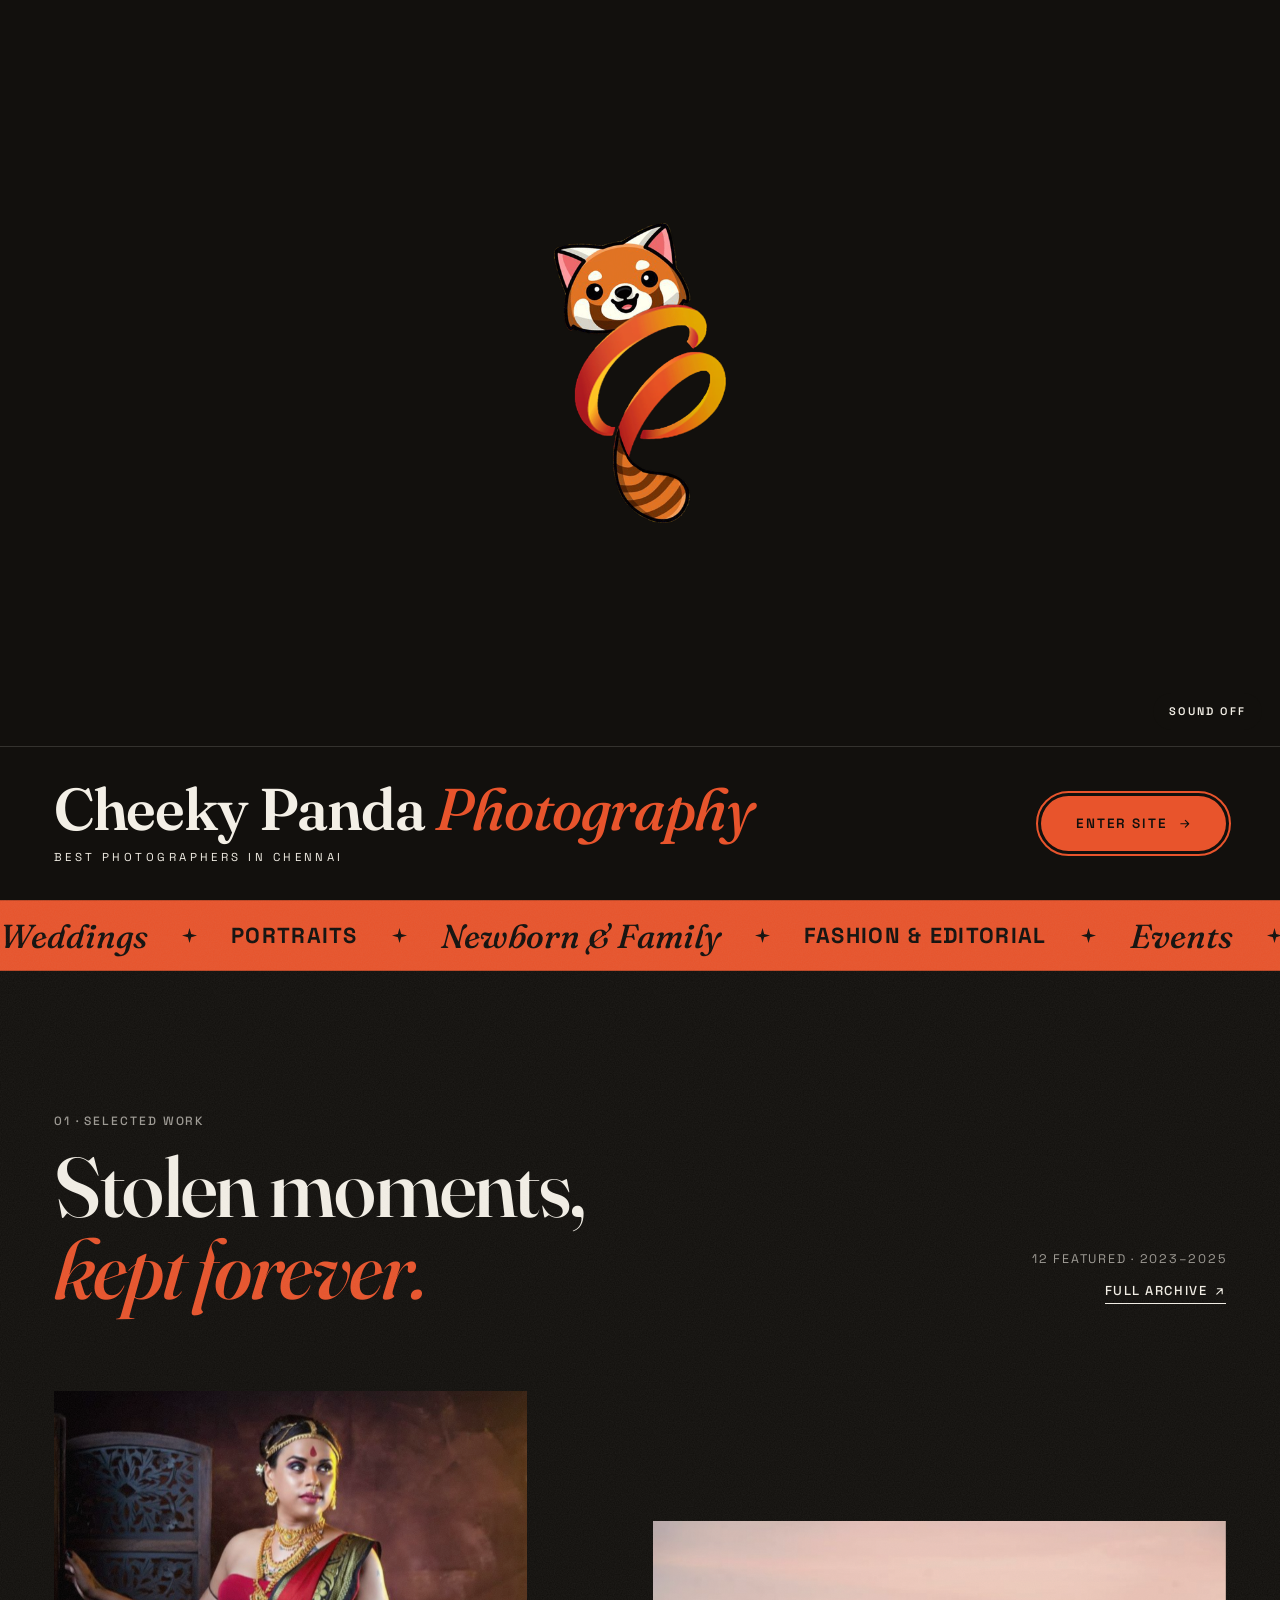
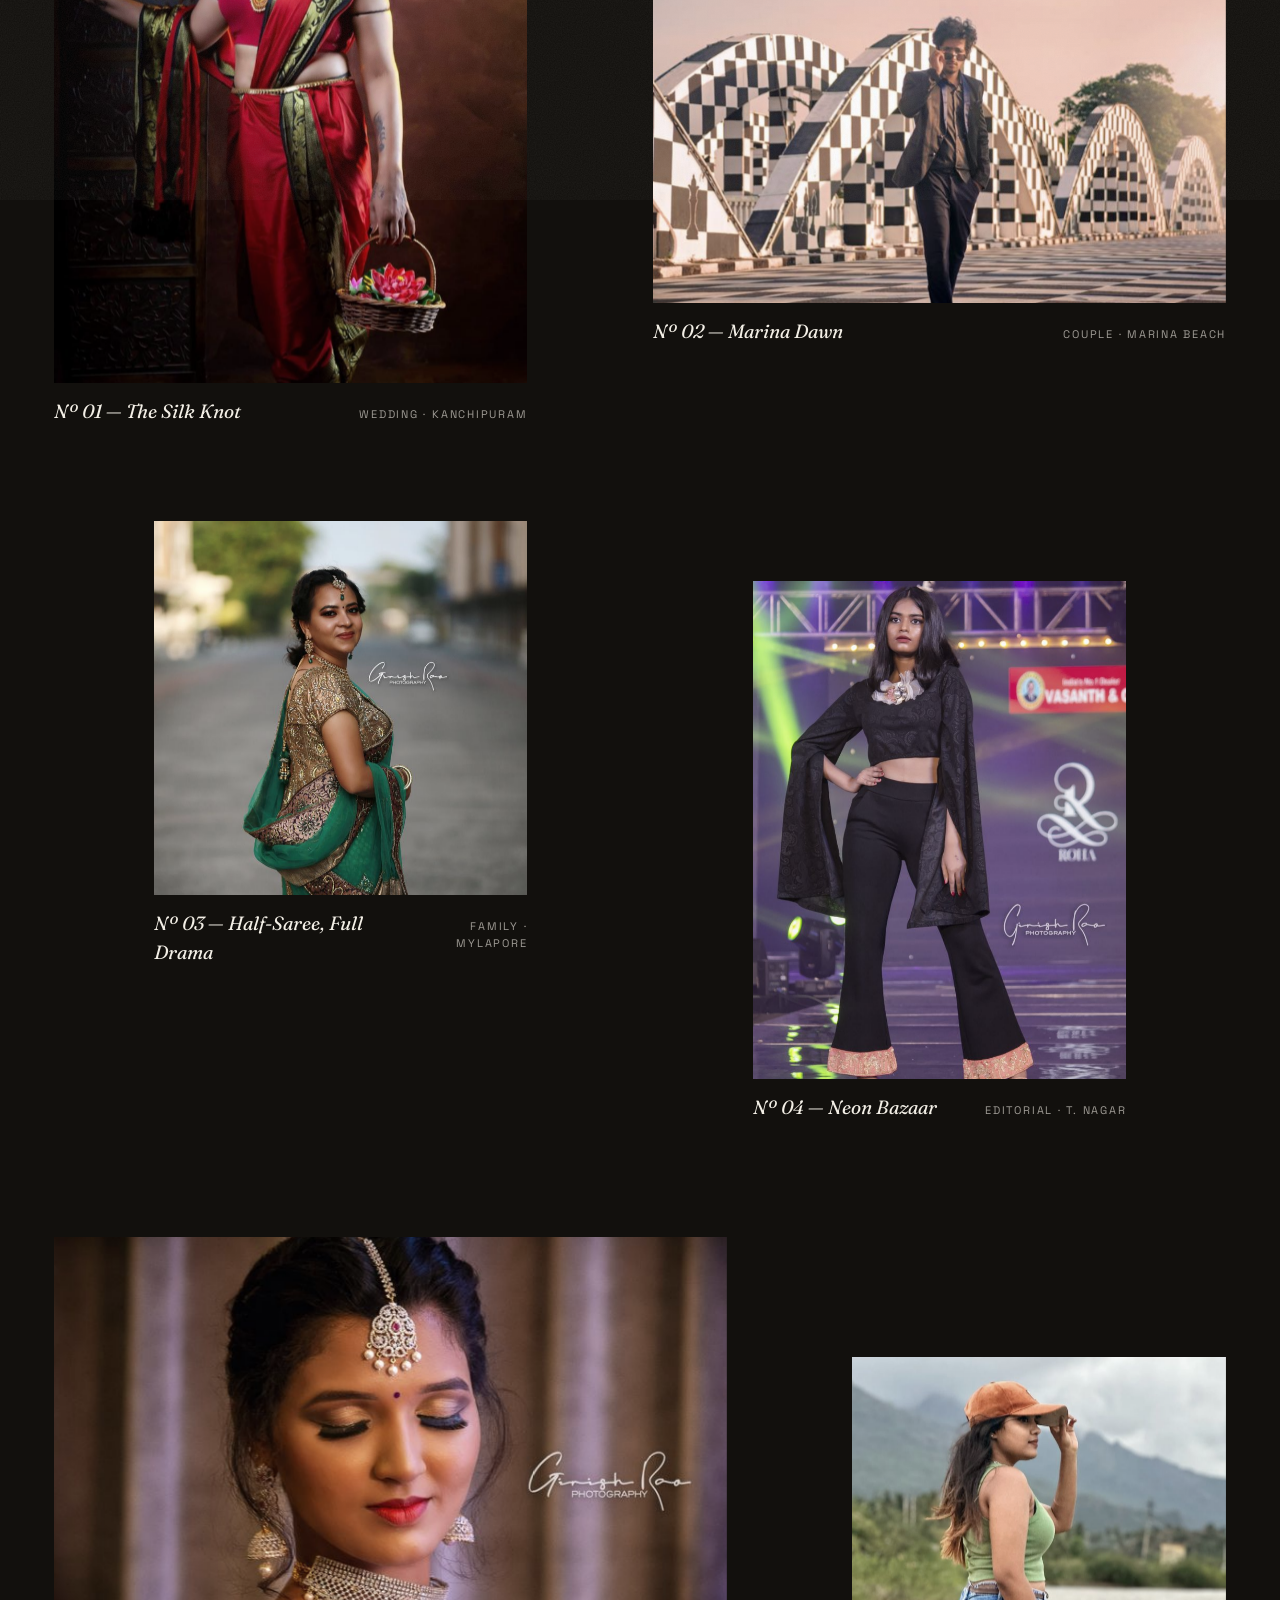
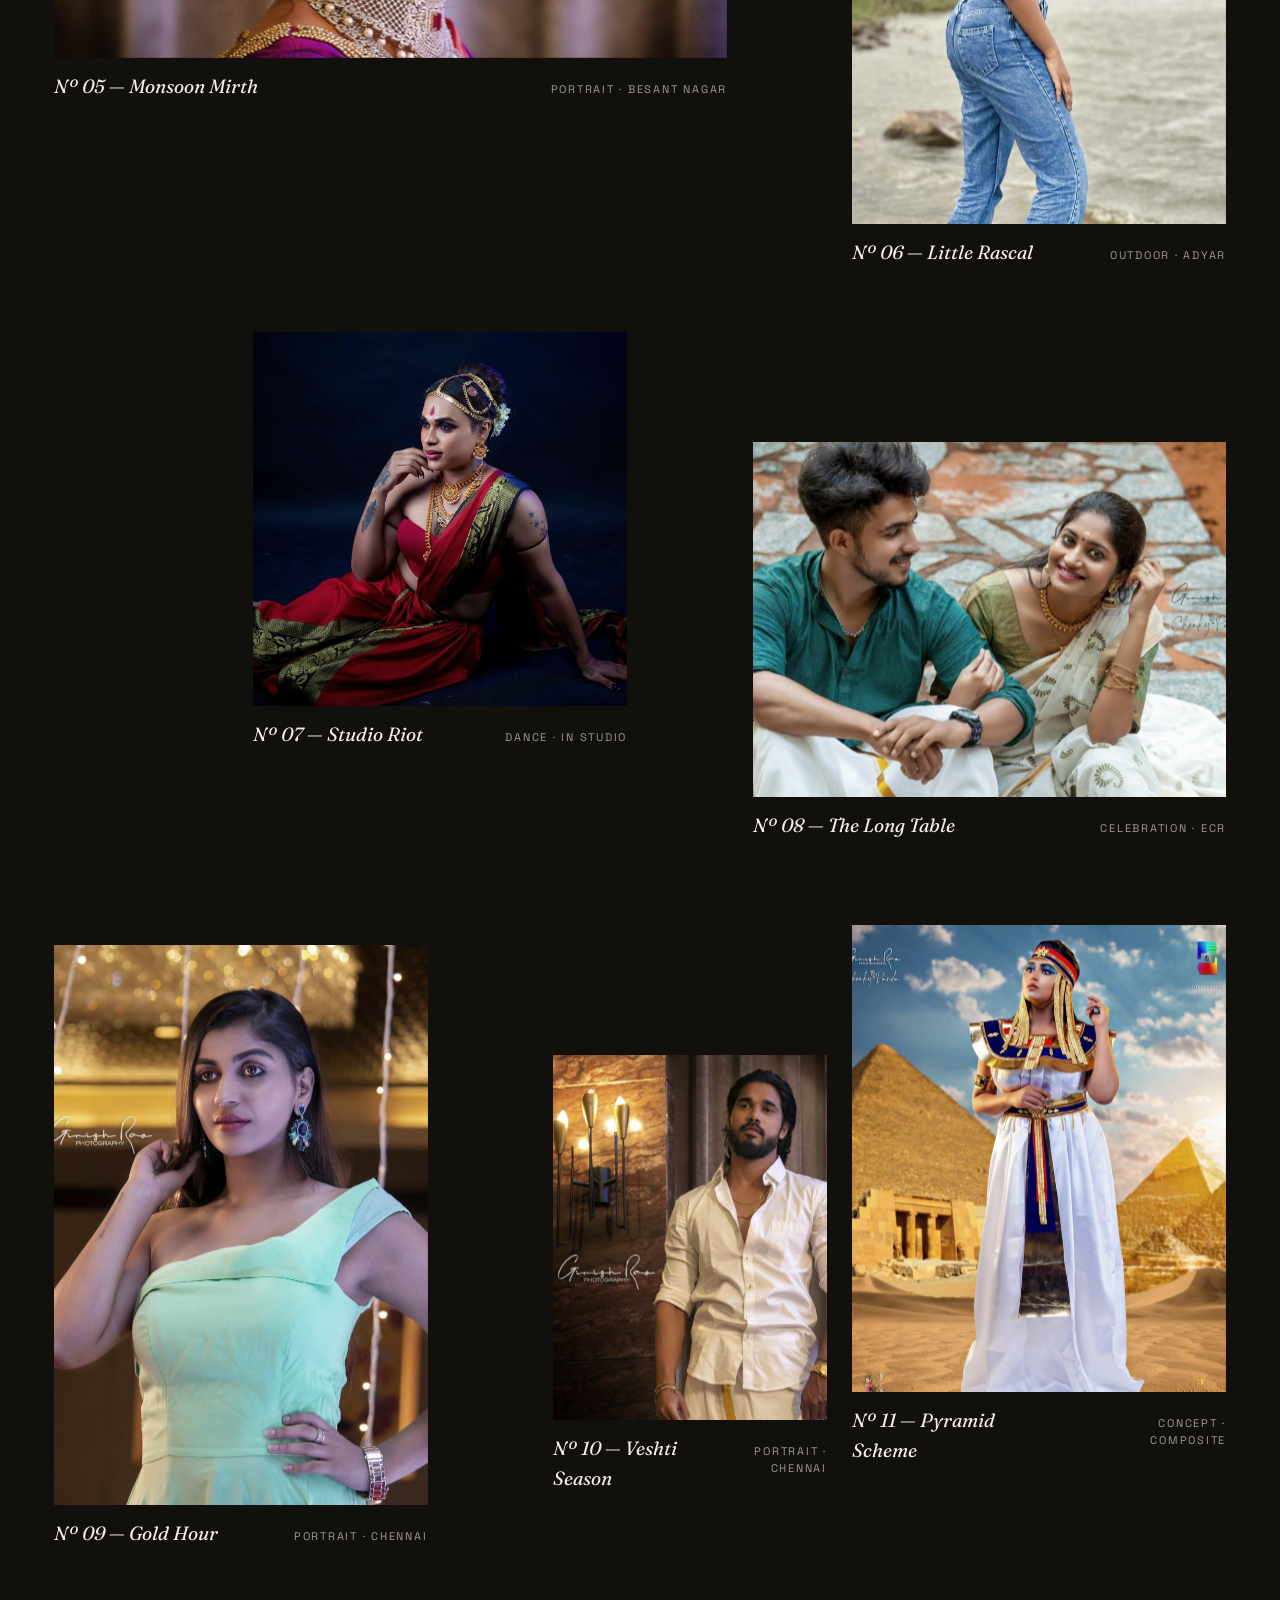
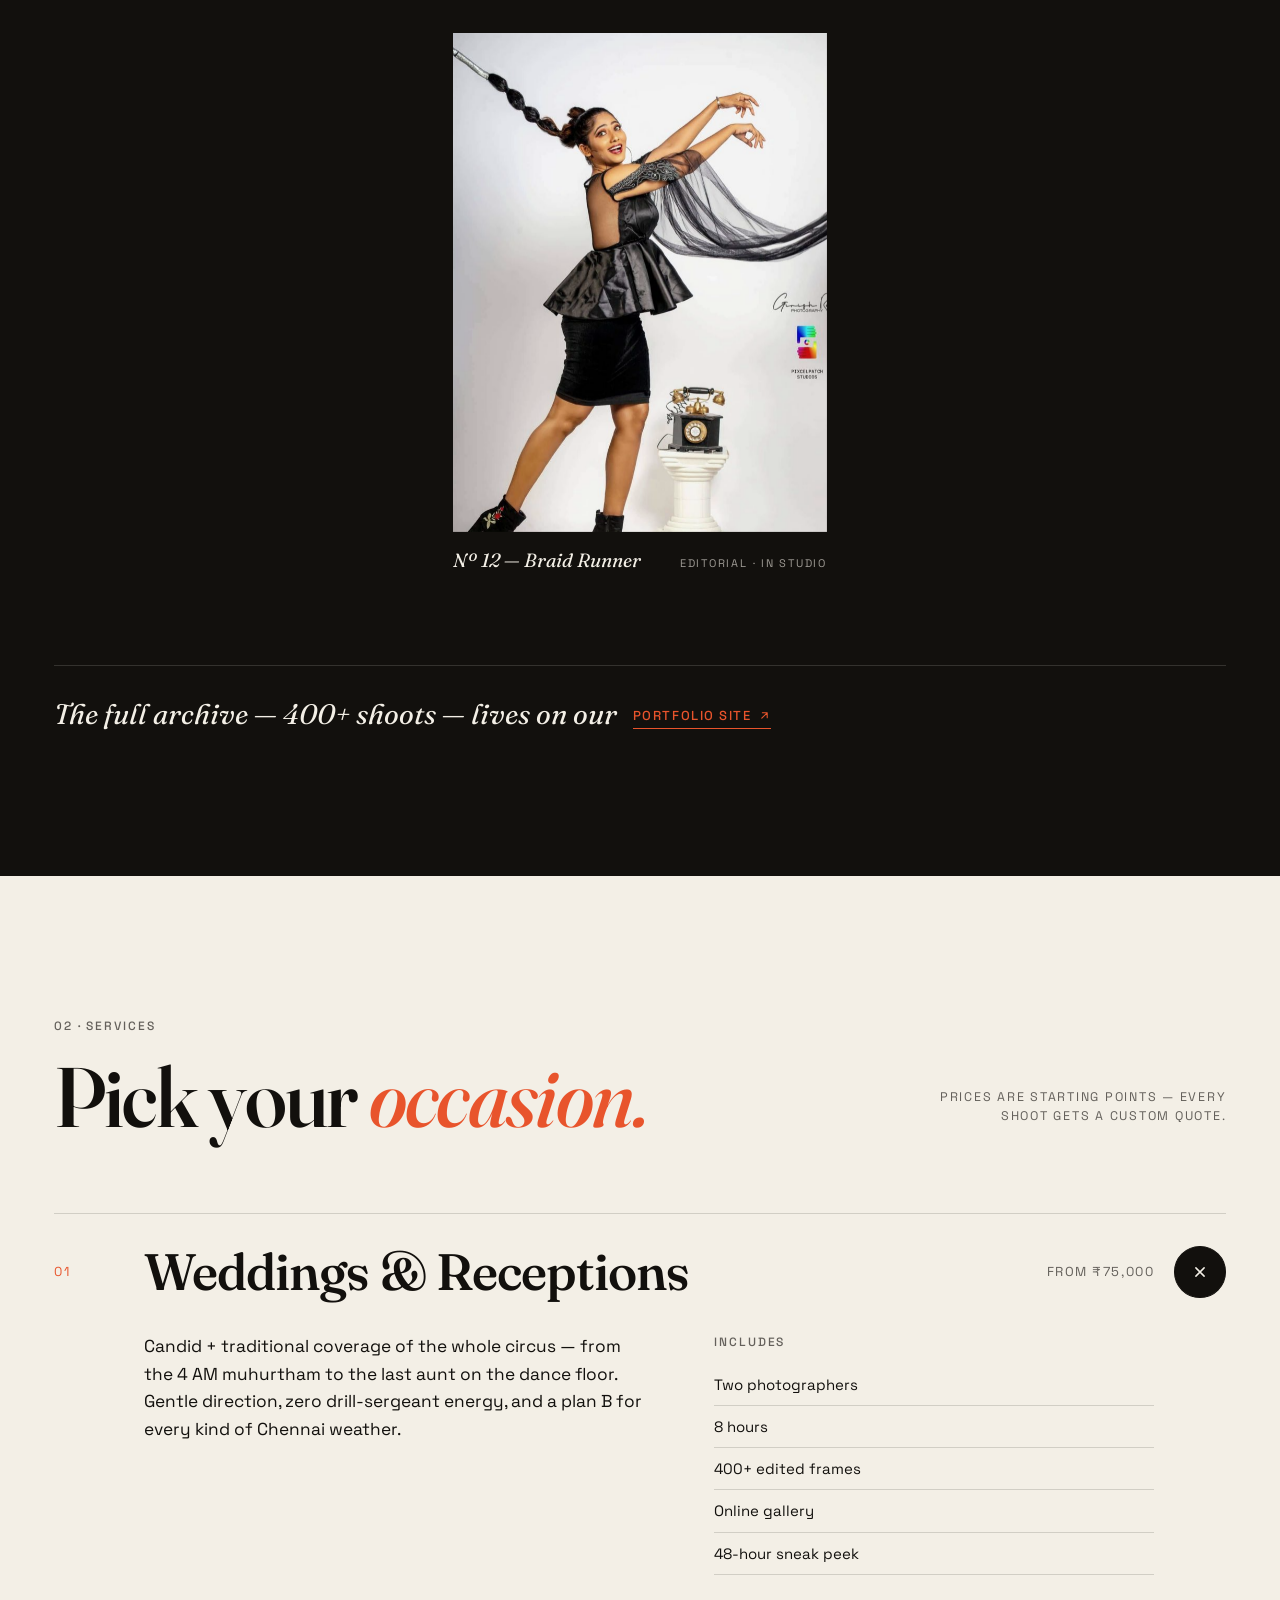
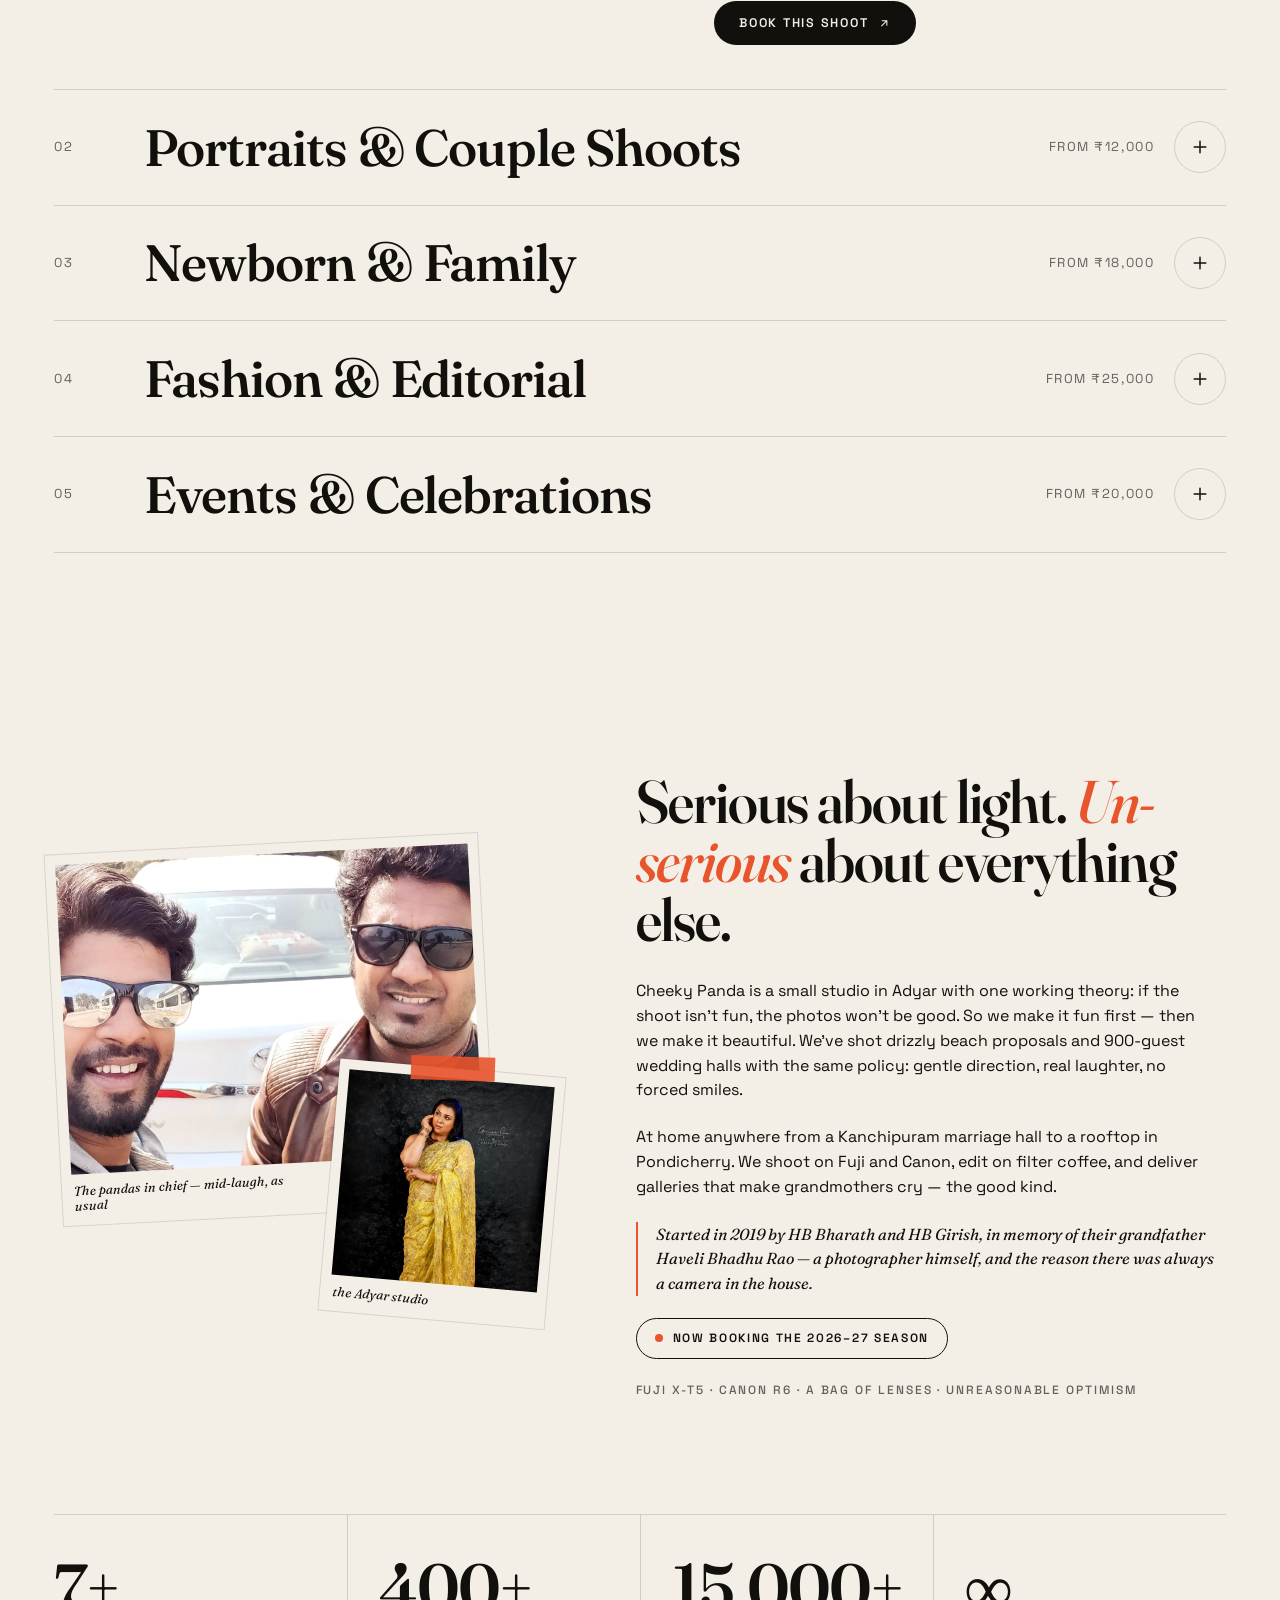
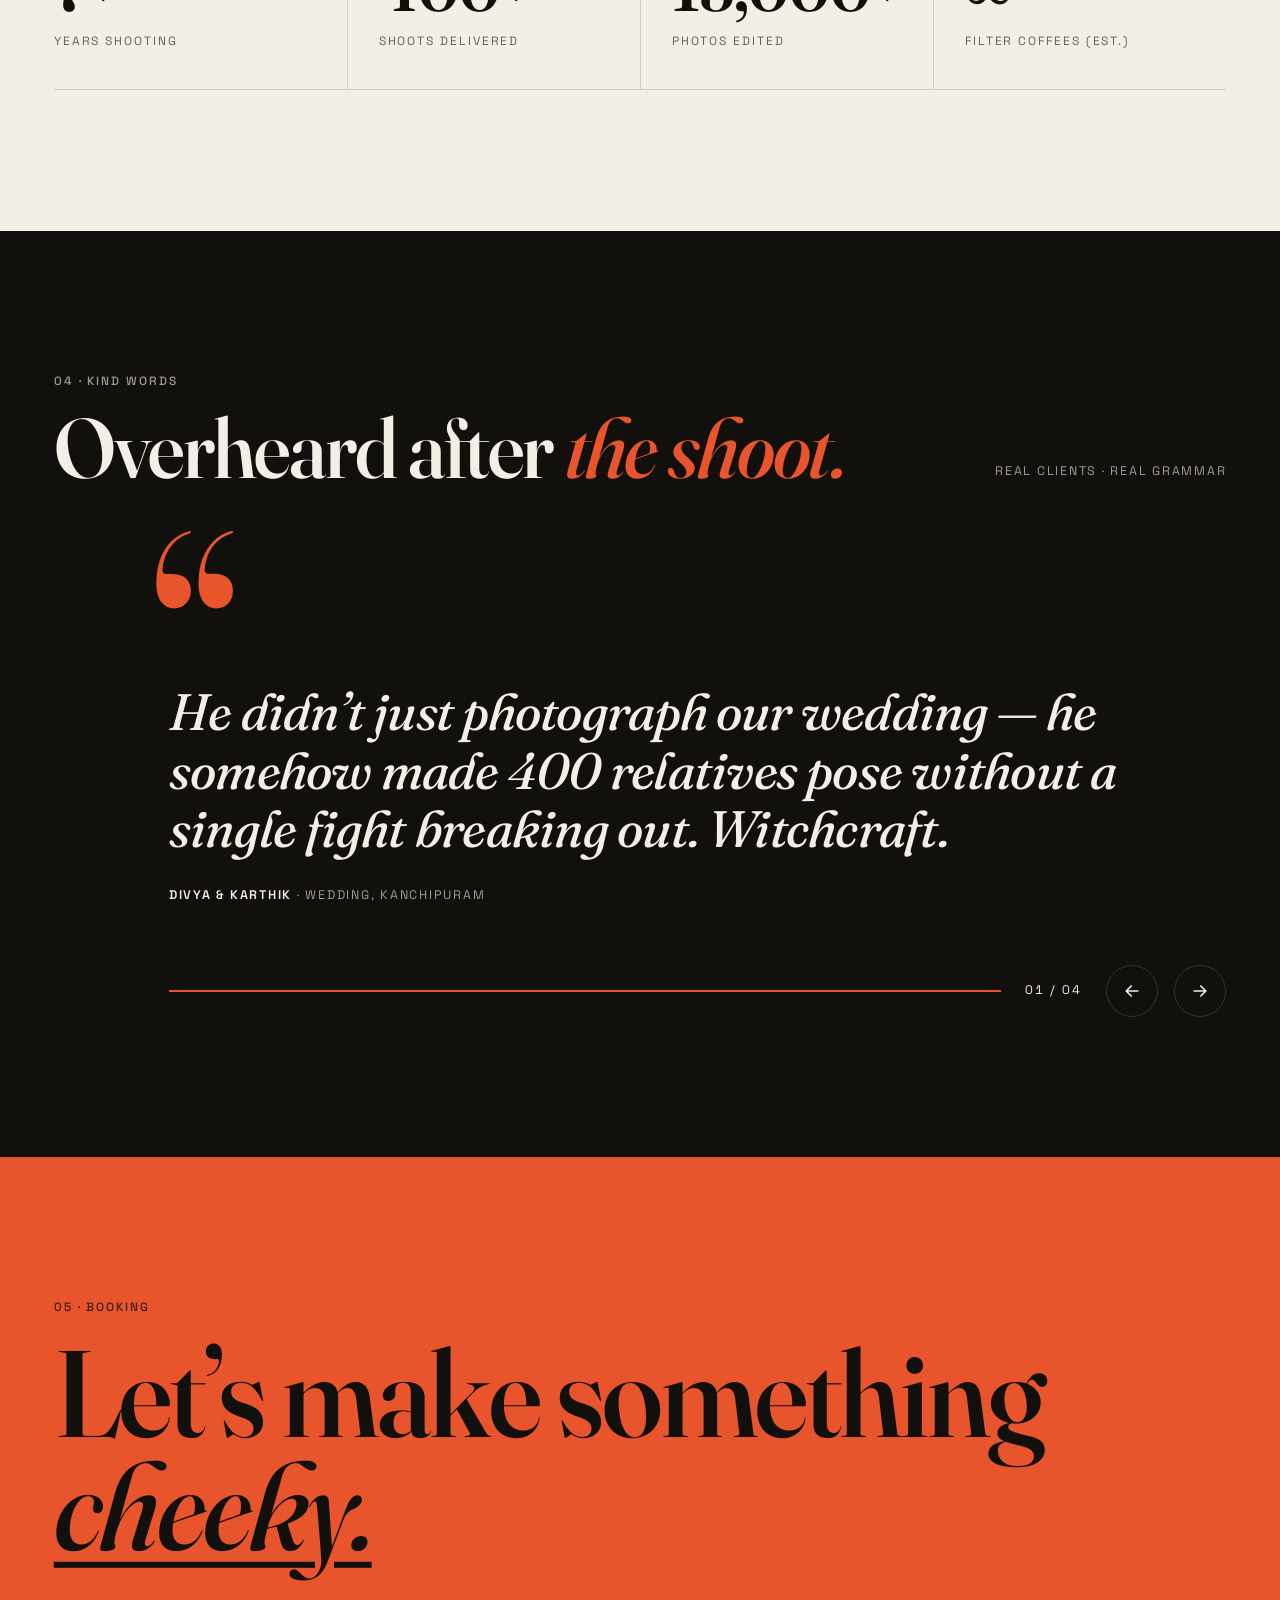
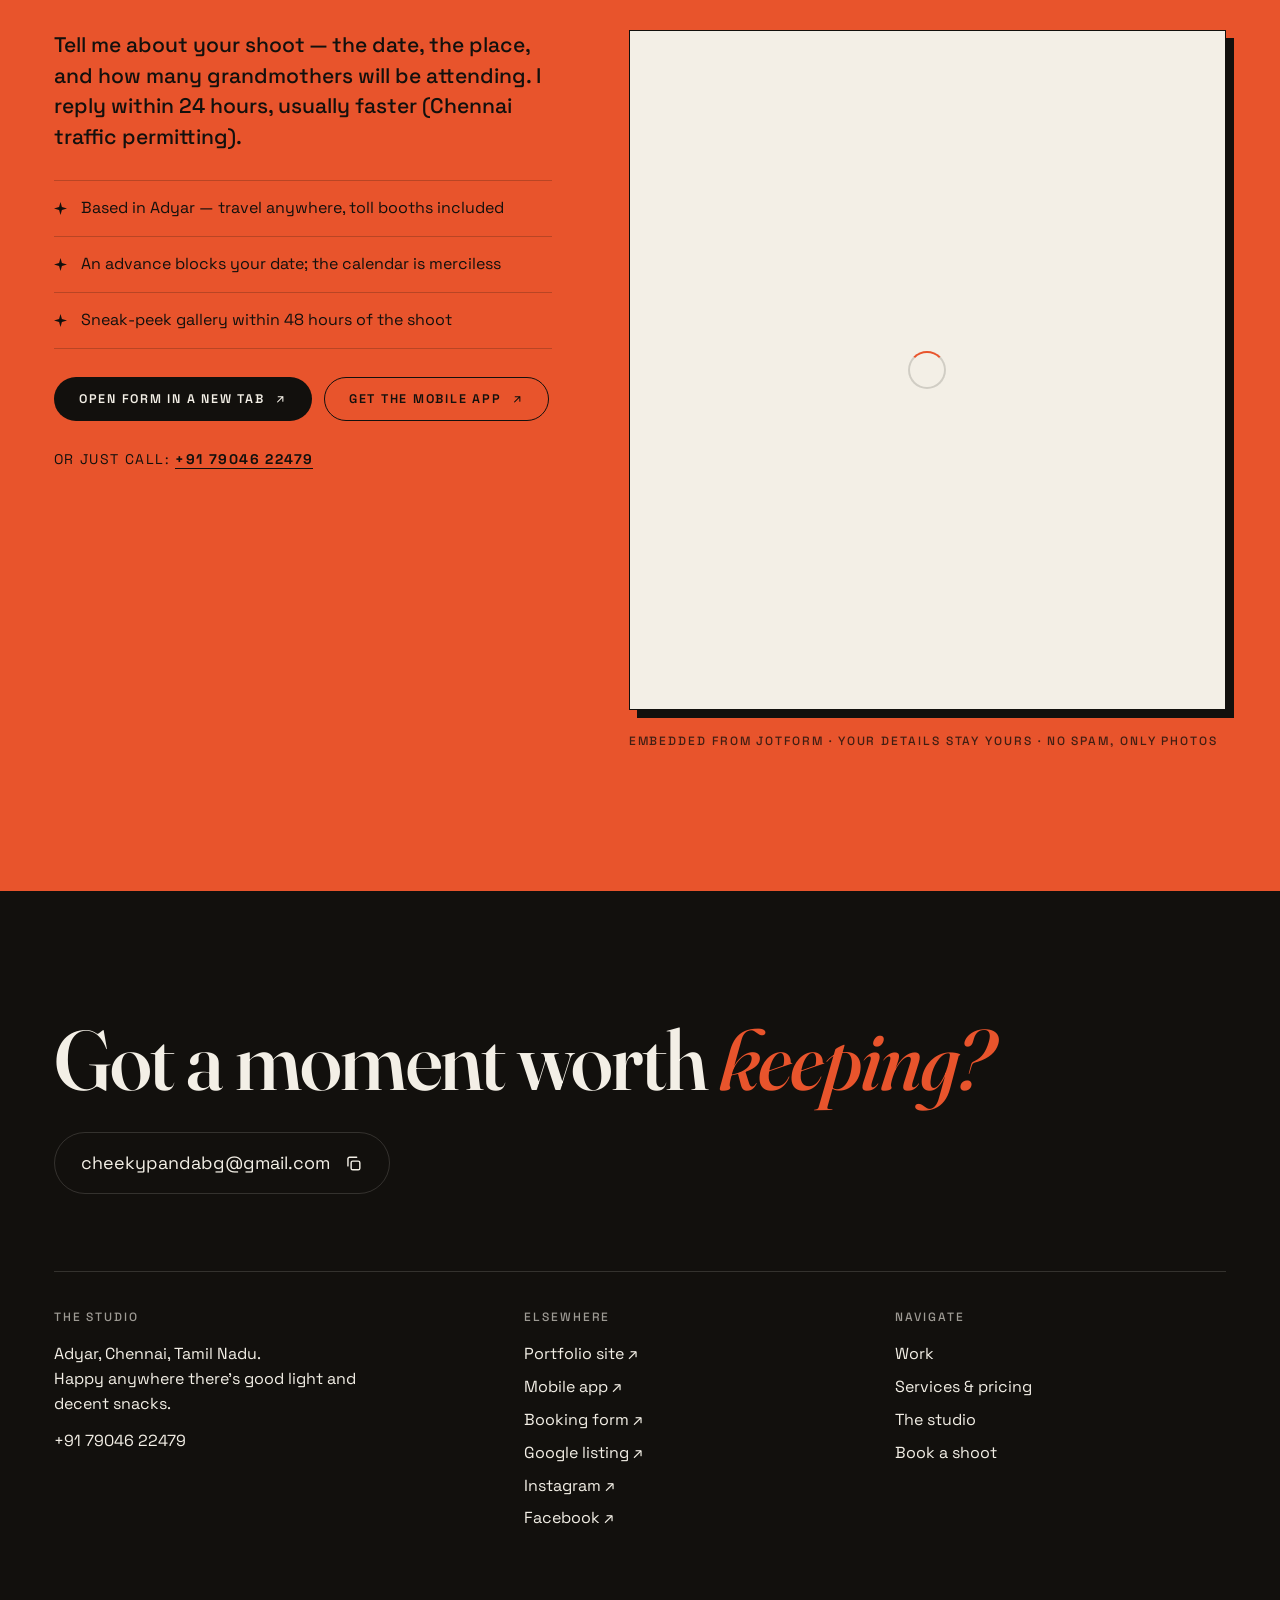
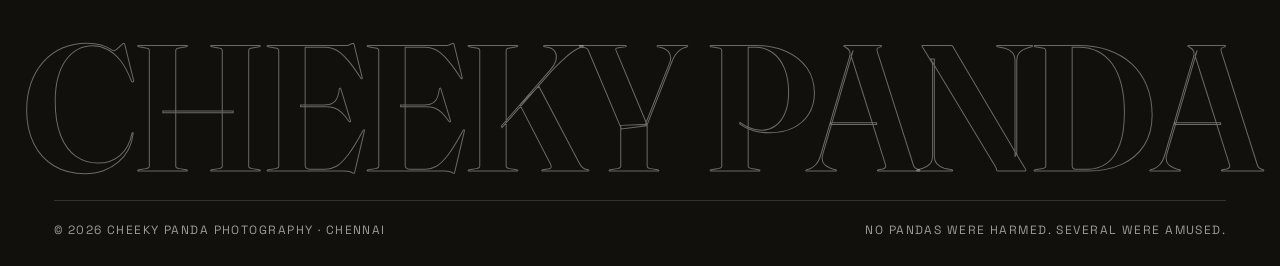
==== index.html @ 693552e2 "Add files via upload" ====
<!DOCTYPE html>
<html lang="en-IN">
<head>
<meta charset="utf-8">
<meta name="viewport" content="width=device-width, initial-scale=1">
<title>Cheeky Panda Photography — Chennai | Weddings, Portraits &amp; Everything Between</title>
<meta name="description" content="Cheeky Panda Photography is a photography studio in Adyar, Chennai. Candid wedding, portrait, couple, newborn, family, fashion and event photography — gentle direction, real laughter, no forced smiles. Book a shoot today.">
<meta name="keywords" content="photographer in Chennai, wedding photographer Chennai, candid wedding photography Chennai, portrait photographer Adyar, newborn photography Chennai, pre-wedding shoot Chennai, fashion photographer Chennai, event photographer Chennai, Cheeky Panda Photography">
<meta name="author" content="Cheeky Panda Photography">
<meta name="robots" content="index, follow, max-image-preview:large">
<meta name="theme-color" content="#12100D">
<meta name="geo.region" content="IN-TN">
<meta name="geo.placename" content="Adyar, Chennai">
<!-- SEO: replace this domain everywhere (here, og:url, JSON-LD, robots.txt, sitemap.xml) once your final URL is known -->
<link rel="canonical" href="https://cheeky-panda-site.pages.dev/">

<meta property="og:type" content="website">
<meta property="og:site_name" content="Cheeky Panda Photography">
<meta property="og:locale" content="en_IN">
<meta property="og:title" content="Cheeky Panda Photography — Chennai | Weddings, Portraits &amp; Everything Between">
<meta property="og:description" content="Chennai-born. Festival-proof. Allergic to boring photos. Weddings, portraits, newborns, fashion and events from a small studio in Adyar.">
<meta property="og:url" content="https://cheeky-panda-site.pages.dev/">
<meta property="og:image" content="https://cheeky-panda-site.pages.dev/images/og-cover-cheeky-panda-photography.jpg">
<meta property="og:image:width" content="1200">
<meta property="og:image:height" content="630">
<meta property="og:image:alt" content="Close-up bridal portrait by Cheeky Panda Photography, Chennai">
<meta name="twitter:card" content="summary_large_image">
<meta name="twitter:title" content="Cheeky Panda Photography — Chennai">
<meta name="twitter:description" content="Chennai-born. Festival-proof. Allergic to boring photos.">
<meta name="twitter:image" content="https://cheeky-panda-site.pages.dev/images/og-cover-cheeky-panda-photography.jpg">

<link rel="icon" href="./assets/favicon-48.png" sizes="48x48" type="image/png">
<link rel="apple-touch-icon" href="./assets/apple-touch-icon.png">
<link rel="manifest" href="./assets/site.webmanifest">

<link rel="preconnect" href="https://fonts.googleapis.com">
<link rel="preconnect" href="https://fonts.gstatic.com" crossorigin>
<link href="https://fonts.googleapis.com/css2?family=Fraunces:ital,opsz,wght@0,9..144,400..700;1,9..144,400..700&family=Space+Grotesk:wght@400;500;600;700&display=swap" rel="stylesheet">
<link rel="preload" as="image" href="./images/hero-couple-kanchipuram.jpg">
<link rel="stylesheet" href="./assets/style.css">
<script>document.documentElement.classList.add('js');</script>

<script type="application/ld+json">
{
  "@context": "https://schema.org",
  "@type": ["Photographer", "LocalBusiness"],
  "@id": "https://cheeky-panda-site.pages.dev/#studio",
  "name": "Cheeky Panda Photography",
  "slogan": "Serious about light. Un-serious about everything else.",
  "description": "Photography studio in Adyar, Chennai — candid wedding, portrait, couple, newborn, family, fashion and event photography.",
  "url": "https://cheeky-panda-site.pages.dev/",
  "image": "https://cheeky-panda-site.pages.dev/images/og-cover-cheeky-panda-photography.jpg",
  "logo": "https://cheeky-panda-site.pages.dev/assets/icon-512.png",
  "telephone": "+91-79046-22479",
  "email": "cheekypandabg@gmail.com",
  "foundingDate": "2019",
  "founder": [
    { "@type": "Person", "name": "HB Bharath" },
    { "@type": "Person", "name": "HB Girish" }
  ],
  "priceRange": "₹₹",
  "currenciesAccepted": "INR",
  "address": {
    "@type": "PostalAddress",
    "addressLocality": "Adyar, Chennai",
    "addressRegion": "Tamil Nadu",
    "addressCountry": "IN"
  },
  "areaServed": [
    { "@type": "City", "name": "Chennai" },
    { "@type": "AdministrativeArea", "name": "Tamil Nadu" },
    { "@type": "Country", "name": "India" }
  ],
  "sameAs": [
    "https://www.instagram.com/cheekypandabg/",
    "https://www.facebook.com/girishrao.photography",
    "https://cheekypandabg.wixsite.com/cheekypanda"
  ],
  "potentialAction": {
    "@type": "ReserveAction",
    "name": "Book a shoot",
    "target": "https://form.jotform.com/230191552011441"
  },
  "hasOfferCatalog": {
    "@type": "OfferCatalog",
    "name": "Photography services",
    "itemListElement": [
      { "@type": "Offer", "priceCurrency": "INR", "price": "75000", "itemOffered": { "@type": "Service", "name": "Wedding & reception photography" } },
      { "@type": "Offer", "priceCurrency": "INR", "price": "12000", "itemOffered": { "@type": "Service", "name": "Portrait & couple shoots" } },
      { "@type": "Offer", "priceCurrency": "INR", "price": "18000", "itemOffered": { "@type": "Service", "name": "Newborn & family photography" } },
      { "@type": "Offer", "priceCurrency": "INR", "price": "25000", "itemOffered": { "@type": "Service", "name": "Fashion & editorial photography" } },
      { "@type": "Offer", "priceCurrency": "INR", "price": "20000", "itemOffered": { "@type": "Service", "name": "Event & celebration photography" } }
    ]
  }
}
</script>
</head>
<body>

<!-- shared icons -->
<svg width="0" height="0" style="position:absolute" aria-hidden="true" focusable="false">
  <symbol id="i-star" viewBox="0 0 24 24"><path d="M12 0l2.6 9.4L24 12l-9.4 2.6L12 24l-2.6-9.4L0 12l9.4-2.6z" fill="currentColor"/></symbol>
  <symbol id="i-ne" viewBox="0 0 24 24"><path d="M7 17L17 7M8 7h9v9" fill="none" stroke="currentColor" stroke-width="2" stroke-linecap="round" stroke-linejoin="round"/></symbol>
  <symbol id="i-down" viewBox="0 0 24 24"><path d="M12 5v14M6 13l6 6 6-6" fill="none" stroke="currentColor" stroke-width="2" stroke-linecap="round" stroke-linejoin="round"/></symbol>
  <symbol id="i-left" viewBox="0 0 24 24"><path d="M19 12H5M11 6l-6 6 6 6" fill="none" stroke="currentColor" stroke-width="2" stroke-linecap="round" stroke-linejoin="round"/></symbol>
  <symbol id="i-right" viewBox="0 0 24 24"><path d="M5 12h14M13 6l6 6-6 6" fill="none" stroke="currentColor" stroke-width="2" stroke-linecap="round" stroke-linejoin="round"/></symbol>
  <symbol id="i-up" viewBox="0 0 24 24"><path d="M12 19V5M6 11l6-6 6 6" fill="none" stroke="currentColor" stroke-width="2" stroke-linecap="round" stroke-linejoin="round"/></symbol>
  <symbol id="i-x" viewBox="0 0 24 24"><path d="M6 6l12 12M18 6L6 18" fill="none" stroke="currentColor" stroke-width="2" stroke-linecap="round"/></symbol>
  <symbol id="i-plus" viewBox="0 0 24 24"><path d="M12 5v14M5 12h14" fill="none" stroke="currentColor" stroke-width="1.8" stroke-linecap="round"/></symbol>
  <symbol id="i-copy" viewBox="0 0 24 24"><rect x="9" y="9" width="11" height="11" rx="2" fill="none" stroke="currentColor" stroke-width="1.8"/><path d="M5 15V6a2 2 0 012-2h9" fill="none" stroke="currentColor" stroke-width="1.8" stroke-linecap="round"/></symbol>
</svg>

<a class="skip" href="#work">Skip to the work</a>

<!-- LANDING GATE: intro video + logo + Enter button -->
<div class="gate" id="gate" role="dialog" aria-modal="true" aria-label="Welcome to Cheeky Panda Photography">
  <div class="gate__stage">
    <img class="gate__logo" src="./images/brand/cheeky-panda-logo.png" width="275" height="480" alt="Cheeky Panda Photography logo">
    <video class="gate__video" id="gate-video" autoplay muted loop playsinline preload="auto" aria-hidden="true">
      <source src="./media/cheeky-panda-intro.mp4" type="video/mp4">
    </video>
    <button class="gate__sound" id="gate-sound" aria-pressed="false">Sound off</button>
  </div>
  <div class="gate__bar">
    <div>
      <p class="gate__name">Cheeky Panda <em>Photography</em></p>
      <p class="gate__txt">Best photographers in Chennai</p>
    </div>
    <button class="btn btn--accent gate__enter" id="gate-enter">Enter site <svg class="ico"><use href="#i-right"/></svg></button>
  </div>
</div>

<!-- NAV --><header class="nav" id="nav">
  <a class="brand" href="#top" aria-label="Cheeky Panda Photography — home">
    <img class="brand__logo" src="./images/brand/cheeky-panda-logo-small.png" width="69" height="120" alt="">
    <span class="brand__txt"><b>Cheeky Panda</b><small>Photography</small></span>
  </a>
  <nav class="nav__links" aria-label="Primary">
    <a href="#work">Work</a>
    <a href="#services">Services</a>
    <a href="#studio">Studio</a>
    <a href="#stories">Stories</a>
  </nav>
  <a class="btn btn--accent nav__cta" href="#booking">Book a shoot <svg class="ico"><use href="#i-ne"/></svg></a>
  <button class="burger" id="burger" aria-label="Open menu" aria-expanded="false" aria-controls="menu"><span></span><span></span></button>
</header>

<!-- MOBILE MENU -->
<div class="menu" id="menu" aria-hidden="true">
  <nav class="menu__links" aria-label="Mobile">
    <a href="#work"><small>01</small>Work</a>
    <a href="#services"><small>02</small>Services</a>
    <a href="#studio"><small>03</small>Studio</a>
    <a href="#stories"><small>04</small>Stories</a>
    <a href="#booking"><small>05</small><em>Book a shoot</em></a>
  </nav>
  <div class="menu__foot">
    <a href="https://www.jotform.com/app/230222261755448" target="_blank" rel="noopener">Get the app <svg class="ico"><use href="#i-ne"/></svg></a>
    <a href="mailto:cheekypandabg@gmail.com">cheekypandabg@gmail.com</a>
  </div>
</div>

<main id="top">

<!-- HERO -->
<section class="hero dark" aria-label="Introduction">
  <div class="hero__top hair-b">
    <span>Photography studio — Adyar, Chennai</span>
    <span>Est. 2019 · Weddings to newborns</span>
  </div>

  <div class="hero__main">
    <h1 class="hero__title" data-speed="0.06" aria-label="Cheeky Panda Photography">
      <span class="line"><span class="line__in">CHEEKY<svg class="hero__star"><use href="#i-star"/></svg></span></span>
      <span class="line"><span class="line__in"><span class="outline">PANDA</span><em class="hero__photo">photography</em></span></span>
    </h1>

    <div class="collage" aria-label="Recent prints">
      <figure class="print print--tall" data-speed="-0.08">
        <div class="print__in">
          <img src="./images/hero-couple-kanchipuram.jpg" width="1100" height="1375" alt="A couple in traditional Tamil wedding clothes sitting together and laughing — wedding photography by Cheeky Panda, Chennai" fetchpriority="high">
          <figcaption>Divya &amp; Karthik — Kanchipuram, 5:12 AM</figcaption>
        </div>
      </figure>
      <figure class="print print--small" data-speed="-0.16">
        <div class="print__in">
          <span class="tape"></span>
          <img src="./images/hero-backstage-mid-laugh.jpg" width="900" height="600" alt="A model smiling backstage at a Chennai fashion event">
          <figcaption>backstage, mid-laugh</figcaption>
        </div>
      </figure>
      <div class="badge" aria-hidden="true">
        <svg class="badge__spin" viewBox="0 0 120 120">
          <defs><path id="badgePath" d="M60 60m-44 0a44 44 0 1 1 88 0a44 44 0 1 1-88 0"/></defs>
          <text><textPath href="#badgePath" textLength="270">CHEEKY PANDA • PHOTOGRAPHY • CHENNAI •</textPath></text>
        </svg>
        <svg class="badge__star"><use href="#i-star"/></svg>
      </div>
    </div>
  </div>

  <div class="hero__bottom">
    <div class="hero__intro">
      <p>We photograph weddings without the drill-sergeant energy, portraits without the stiff neck, and newborns without waking the baby. <strong>Chennai-born. Festival-proof. Allergic to boring photos.</strong></p>
      <div class="btns">
        <a class="btn btn--line" href="#work">See the work <svg class="ico ico--down"><use href="#i-down"/></svg></a>
        <a class="btn btn--accent" href="#booking">Book a shoot <svg class="ico"><use href="#i-ne"/></svg></a>
      </div>
    </div>
    <div class="scrollcue" aria-hidden="true"><span>Scroll</span><i></i></div>
  </div>
</section>

<!-- MARQUEE -->
<div class="marquee verm" aria-label="Weddings, portraits, newborn and family, fashion and editorial, events, couple shoots — Chennai to anywhere">
  <div class="marquee__track" aria-hidden="true">
    <div class="marquee__set">
      <em>Weddings</em><svg><use href="#i-star"/></svg><b>Portraits</b><svg><use href="#i-star"/></svg><em>Newborn &amp; Family</em><svg><use href="#i-star"/></svg><b>Fashion &amp; Editorial</b><svg><use href="#i-star"/></svg><em>Events</em><svg><use href="#i-star"/></svg><b>Couple Shoots</b><svg><use href="#i-star"/></svg><em>Chennai → Anywhere</em><svg><use href="#i-star"/></svg><b>Un-boring Photos</b><svg><use href="#i-star"/></svg>
    </div>
    <div class="marquee__set">
      <em>Weddings</em><svg><use href="#i-star"/></svg><b>Portraits</b><svg><use href="#i-star"/></svg><em>Newborn &amp; Family</em><svg><use href="#i-star"/></svg><b>Fashion &amp; Editorial</b><svg><use href="#i-star"/></svg><em>Events</em><svg><use href="#i-star"/></svg><b>Couple Shoots</b><svg><use href="#i-star"/></svg><em>Chennai → Anywhere</em><svg><use href="#i-star"/></svg><b>Un-boring Photos</b><svg><use href="#i-star"/></svg>
    </div>
  </div>
</div>

<!-- 01 WORK -->
<section class="sec dark" id="work" aria-labelledby="work-h">
  <div class="sec__head reveal-group">
    <div class="reveal">
      <p class="kicker">01 · Selected Work</p>
      <h2 id="work-h" data-speed="0.03">Stolen moments,<br><em>kept forever.</em></h2>
    </div>
    <div class="sec__meta reveal">
      <p>12 featured · 2023–2025</p>
      <a class="link" href="https://cheekypandabg.wixsite.com/cheekypanda/portfilio" target="_blank" rel="noopener">Full archive <svg class="ico"><use href="#i-ne"/></svg></a>
    </div>
  </div>

  <div class="gallery" id="gallery">
    <figure class="shot g1" style="--ar:4/5">
      <a class="ph" href="./images/silk-knot-wedding-kanchipuram.jpg" data-title="The Silk Knot" data-place="Wedding · Kanchipuram">
        <img src="./images/silk-knot-wedding-kanchipuram-800.jpg" srcset="./images/silk-knot-wedding-kanchipuram-800.jpg 800w, ./images/silk-knot-wedding-kanchipuram.jpg 1440w" sizes="(min-width:1000px) 40vw, (min-width:640px) 48vw, 92vw" width="800" height="1000" loading="lazy" alt="Bride in a red and green silk saree holding a basket of flowers — wedding photography in Chennai">
      </a>
      <figcaption><i>Nº 01 — The Silk Knot</i><span>Wedding · Kanchipuram</span></figcaption>
    </figure>
    <figure class="shot g2" style="--ar:3/2">
      <a class="ph" href="./images/marina-dawn-couple-marina-beach.jpg" data-title="Marina Dawn" data-place="Couple · Marina Beach">
        <img src="./images/marina-dawn-couple-marina-beach-800.jpg" srcset="./images/marina-dawn-couple-marina-beach-800.jpg 800w, ./images/marina-dawn-couple-marina-beach.jpg 1600w" sizes="(min-width:1000px) 48vw, (min-width:640px) 48vw, 92vw" width="800" height="533" loading="lazy" alt="Man in a suit walking across the chequered Napier Bridge at sunrise near Marina Beach, Chennai">
      </a>
      <figcaption><i>Nº 02 — Marina Dawn</i><span>Couple · Marina Beach</span></figcaption>
    </figure>
    <figure class="shot g3" style="--ar:1/1">
      <a class="ph" href="./images/half-saree-full-drama-mylapore.jpg" data-title="Half-Saree, Full Drama" data-place="Family · Mylapore">
        <img src="./images/half-saree-full-drama-mylapore-800.jpg" srcset="./images/half-saree-full-drama-mylapore-800.jpg 800w, ./images/half-saree-full-drama-mylapore.jpg 1600w" sizes="(min-width:1000px) 32vw, (min-width:640px) 48vw, 92vw" width="800" height="800" loading="lazy" alt="Woman in a green and gold half-saree posing on a quiet Chennai street">
      </a>
      <figcaption><i>Nº 03 — Half-Saree, Full Drama</i><span>Family · Mylapore</span></figcaption>
    </figure>
    <figure class="shot g4" style="--ar:3/4">
      <a class="ph" href="./images/neon-bazaar-editorial-t-nagar.jpg" data-title="Neon Bazaar" data-place="Editorial · T. Nagar">
        <img src="./images/neon-bazaar-editorial-t-nagar-800.jpg" srcset="./images/neon-bazaar-editorial-t-nagar-800.jpg 800w, ./images/neon-bazaar-editorial-t-nagar.jpg 1600w" sizes="(min-width:1000px) 32vw, (min-width:640px) 48vw, 92vw" width="800" height="1067" loading="lazy" alt="Fashion model on a runway under neon stage lights — editorial photography in Chennai">
      </a>
      <figcaption><i>Nº 04 — Neon Bazaar</i><span>Editorial · T. Nagar</span></figcaption>
    </figure>
    <figure class="shot g5" style="--ar:16/10">
      <a class="ph" href="./images/monsoon-mirth-portrait-besant-nagar.jpg" data-title="Monsoon Mirth" data-place="Portrait · Besant Nagar">
        <img src="./images/monsoon-mirth-portrait-besant-nagar-800.jpg" srcset="./images/monsoon-mirth-portrait-besant-nagar-800.jpg 800w, ./images/monsoon-mirth-portrait-besant-nagar.jpg 1600w" sizes="(min-width:1000px) 56vw, (min-width:640px) 48vw, 92vw" width="800" height="500" loading="lazy" alt="Close-up portrait of a bride with traditional jewellery, eyes lowered — portrait photography Chennai">
      </a>
      <figcaption><i>Nº 05 — Monsoon Mirth</i><span>Portrait · Besant Nagar</span></figcaption>
    </figure>
    <figure class="shot g6" style="--ar:4/5">
      <a class="ph" href="./images/little-rascal-adyar.jpg" data-title="Little Rascal" data-place="Outdoor · Adyar">
        <img src="./images/little-rascal-adyar-800.jpg" srcset="./images/little-rascal-adyar-800.jpg 800w, ./images/little-rascal-adyar.jpg 1080w" sizes="(min-width:1000px) 32vw, (min-width:640px) 48vw, 92vw" width="800" height="1000" loading="lazy" alt="Woman in a cap and denim standing by the water with hills behind — outdoor portrait shoot">
      </a>
      <figcaption><i>Nº 06 — Little Rascal</i><span>Outdoor · Adyar</span></figcaption>
    </figure>
    <figure class="shot g7" style="--ar:1/1">
      <a class="ph" href="./images/studio-riot-in-studio.jpg" data-title="Studio Riot" data-place="Dance · In Studio">
        <img src="./images/studio-riot-in-studio-800.jpg" srcset="./images/studio-riot-in-studio-800.jpg 800w, ./images/studio-riot-in-studio.jpg 1450w" sizes="(min-width:1000px) 32vw, (min-width:640px) 48vw, 92vw" width="800" height="800" loading="lazy" alt="Classical dancer in a red saree seated against a deep blue studio backdrop">
      </a>
      <figcaption><i>Nº 07 — Studio Riot</i><span>Dance · In Studio</span></figcaption>
    </figure>
    <figure class="shot g8" style="--ar:4/3">
      <a class="ph" href="./images/long-table-celebration-ecr.jpg" data-title="The Long Table" data-place="Celebration · ECR">
        <img src="./images/long-table-celebration-ecr-800.jpg" srcset="./images/long-table-celebration-ecr-800.jpg 800w, ./images/long-table-celebration-ecr.jpg 1366w" sizes="(min-width:1000px) 40vw, (min-width:640px) 48vw, 92vw" width="800" height="600" loading="lazy" alt="Couple in traditional white and green outfits laughing together on stone steps">
      </a>
      <figcaption><i>Nº 08 — The Long Table</i><span>Celebration · ECR</span></figcaption>
    </figure>
    <figure class="shot g9" style="--ar:2/3">
      <a class="ph" href="./images/gold-hour-portrait-chennai.jpg" data-title="Gold Hour" data-place="Portrait · Chennai">
        <img src="./images/gold-hour-portrait-chennai-800.jpg" srcset="./images/gold-hour-portrait-chennai-800.jpg 800w, ./images/gold-hour-portrait-chennai.jpg 1600w" sizes="(min-width:1000px) 32vw, (min-width:640px) 48vw, 92vw" width="800" height="1200" loading="lazy" alt="Woman in a mint dress under warm golden fairy lights — portrait photography Chennai">
      </a>
      <figcaption><i>Nº 09 — Gold Hour</i><span>Portrait · Chennai</span></figcaption>
    </figure>
    <figure class="shot g10" style="--ar:3/4">
      <a class="ph" href="./images/veshti-season-portrait-chennai.jpg" data-title="Veshti Season" data-place="Portrait · Chennai">
        <img src="./images/veshti-season-portrait-chennai-800.jpg" srcset="./images/veshti-season-portrait-chennai-800.jpg 800w, ./images/veshti-season-portrait-chennai.jpg 1600w" sizes="(min-width:1000px) 24vw, (min-width:640px) 48vw, 92vw" width="800" height="1067" loading="lazy" alt="Man in a cream shirt and veshti beside lit wall lamps — men's portrait photography">
      </a>
      <figcaption><i>Nº 10 — Veshti Season</i><span>Portrait · Chennai</span></figcaption>
    </figure>
    <figure class="shot g11" style="--ar:4/5">
      <a class="ph" href="./images/pyramid-scheme-concept-shoot.jpg" data-title="Pyramid Scheme" data-place="Concept · Composite">
        <img src="./images/pyramid-scheme-concept-shoot-800.jpg" srcset="./images/pyramid-scheme-concept-shoot-800.jpg 800w, ./images/pyramid-scheme-concept-shoot.jpg 1584w" sizes="(min-width:1000px) 32vw, (min-width:640px) 48vw, 92vw" width="800" height="1000" loading="lazy" alt="Concept shoot of a model styled as an Egyptian queen in front of pyramids">
      </a>
      <figcaption><i>Nº 11 — Pyramid Scheme</i><span>Concept · Composite</span></figcaption>
    </figure>
    <figure class="shot g12" style="--ar:3/4">
      <a class="ph" href="./images/braid-runner-editorial-studio.jpg" data-title="Braid Runner" data-place="Editorial · In Studio">
        <img src="./images/braid-runner-editorial-studio-800.jpg" srcset="./images/braid-runner-editorial-studio-800.jpg 800w, ./images/braid-runner-editorial-studio.jpg 1350w" sizes="(min-width:1000px) 32vw, (min-width:640px) 48vw, 92vw" width="800" height="1067" loading="lazy" alt="Model mid-dance in a black dress with a flying braid in a white studio — fashion editorial">
      </a>
      <figcaption><i>Nº 12 — Braid Runner</i><span>Editorial · In Studio</span></figcaption>
    </figure>
  </div>

  <p class="gallery__more reveal">The full archive — 400+ shoots — lives on our <a class="link" href="https://cheekypandabg.wixsite.com/cheekypanda/portfilio" target="_blank" rel="noopener">portfolio site <svg class="ico"><use href="#i-ne"/></svg></a></p>
</section>

<!-- 02 SERVICES -->
<section class="sec light" id="services" aria-labelledby="services-h">
  <div class="sec__head reveal-group">
    <div class="reveal">
      <p class="kicker">02 · Services</p>
      <h2 id="services-h" data-speed="0.03">Pick your <em>occasion.</em></h2>
    </div>
    <div class="sec__meta reveal"><p>Prices are starting points — every shoot gets a custom quote.</p></div>
  </div>

  <div class="index" id="services-list">
    <article class="row is-open reveal" data-preview="./images/silk-knot-wedding-kanchipuram-800.jpg">
      <h3><button class="row__head" aria-expanded="true" aria-controls="svc-1" id="svc-1-h">
        <span class="row__num">01</span><span class="row__title">Weddings &amp; Receptions</span><span class="row__price">from ₹75,000</span><span class="row__plus"><svg><use href="#i-plus"/></svg></span>
      </button></h3>
      <div class="row__panel" id="svc-1" role="region" aria-labelledby="svc-1-h"><div class="row__body"><div class="row__grid">
        <p>Candid + traditional coverage of the whole circus — from the 4 AM muhurtham to the last aunt on the dance floor. Gentle direction, zero drill-sergeant energy, and a plan B for every kind of Chennai weather.</p>
        <div><p class="label">Includes</p><ul><li>Two photographers</li><li>8 hours</li><li>400+ edited frames</li><li>Online gallery</li><li>48-hour sneak peek</li></ul>
        <a class="btn btn--ink" href="#booking">Book this shoot <svg class="ico"><use href="#i-ne"/></svg></a></div>
      </div></div></div>
    </article>
    <article class="row reveal" data-preview="./images/monsoon-mirth-portrait-besant-nagar-800.jpg">
      <h3><button class="row__head" aria-expanded="false" aria-controls="svc-2" id="svc-2-h">
        <span class="row__num">02</span><span class="row__title">Portraits &amp; Couple Shoots</span><span class="row__price">from ₹12,000</span><span class="row__plus"><svg><use href="#i-plus"/></svg></span>
      </button></h3>
      <div class="row__panel" id="svc-2" role="region" aria-labelledby="svc-2-h"><div class="row__body"><div class="row__grid">
        <p>Individual, pre-wedding, maternity and “just because I got a haircut” shoots. Studio, rooftop, beach or your grandmother’s terrace — wherever you look most like yourself.</p>
        <div><p class="label">Includes</p><ul><li>One photographer</li><li>90 minutes</li><li>40+ edited frames</li><li>Location of choice</li></ul>
        <a class="btn btn--ink" href="#booking">Book this shoot <svg class="ico"><use href="#i-ne"/></svg></a></div>
      </div></div></div>
    </article>
    <article class="row reveal" data-preview="./images/half-saree-full-drama-mylapore-800.jpg">
      <h3><button class="row__head" aria-expanded="false" aria-controls="svc-3" id="svc-3-h">
        <span class="row__num">03</span><span class="row__title">Newborn &amp; Family</span><span class="row__price">from ₹18,000</span><span class="row__plus"><svg><use href="#i-plus"/></svg></span>
      </button></h3>
      <div class="row__panel" id="svc-3" role="region" aria-labelledby="svc-3-h"><div class="row__body"><div class="row__grid">
        <p>Shot at your home, at the baby’s pace, with lights that won’t wake anyone. We bring props, patience, and a suspicious talent for making three-week-olds smile at 6 AM.</p>
        <div><p class="label">Includes</p><ul><li>Two hours at home</li><li>50+ edited frames</li><li>Parents &amp; siblings welcome</li><li>Nap-time friendly</li></ul>
        <a class="btn btn--ink" href="#booking">Book this shoot <svg class="ico"><use href="#i-ne"/></svg></a></div>
      </div></div></div>
    </article>
    <article class="row reveal" data-preview="./images/neon-bazaar-editorial-t-nagar-800.jpg">
      <h3><button class="row__head" aria-expanded="false" aria-controls="svc-4" id="svc-4-h">
        <span class="row__num">04</span><span class="row__title">Fashion &amp; Editorial</span><span class="row__price">from ₹25,000</span><span class="row__plus"><svg><use href="#i-plus"/></svg></span>
      </button></h3>
      <div class="row__panel" id="svc-4" role="region" aria-labelledby="svc-4-h"><div class="row__body"><div class="row__grid">
        <p>Lookbooks, portfolios and brand campaigns with actual art direction — mood boards, references, a shot list. Then we break the shot list when something better happens.</p>
        <div><p class="label">Includes</p><ul><li>Half-day</li><li>Lighting &amp; assist included</li><li>Retouching on selects</li></ul>
        <a class="btn btn--ink" href="#booking">Book this shoot <svg class="ico"><use href="#i-ne"/></svg></a></div>
      </div></div></div>
    </article>
    <article class="row reveal" data-preview="./images/long-table-celebration-ecr-800.jpg">
      <h3><button class="row__head" aria-expanded="false" aria-controls="svc-5" id="svc-5-h">
        <span class="row__num">05</span><span class="row__title">Events &amp; Celebrations</span><span class="row__price">from ₹20,000</span><span class="row__plus"><svg><use href="#i-plus"/></svg></span>
      </button></h3>
      <div class="row__panel" id="svc-5" role="region" aria-labelledby="svc-5-h"><div class="row__body"><div class="row__grid">
        <p>Birthdays, upanayanams, ear piercings, farewells, launches — if it gathers people and someone will cry looking at the photos six months from now, we’ll shoot it.</p>
        <div><p class="label">Includes</p><ul><li>Three hours base</li><li>Same-week delivery</li><li>Group shots organised without shouting</li></ul>
        <a class="btn btn--ink" href="#booking">Book this shoot <svg class="ico"><use href="#i-ne"/></svg></a></div>
      </div></div></div>
    </article>
  </div>
</section>

<!-- 03 STUDIO -->
<section class="sec sec--studio light" id="studio" aria-labelledby="studio-h">
  <div class="studio">
    <div class="studio__pics reveal">
      <figure class="print print--about" data-speed="-0.04">
        <div class="print__in">
          <img src="./images/studio-founders-cheeky-panda.jpg" width="1200" height="900" loading="lazy" alt="HB Bharath and HB Girish, founders of Cheeky Panda Photography, laughing in a selfie">
          <figcaption>The pandas in chief — mid-laugh, as usual</figcaption>
        </div>
      </figure>
      <figure class="print print--studio" data-speed="-0.1">
        <div class="print__in">
          <span class="tape"></span>
          <img src="./images/adyar-studio-portrait-session.jpg" width="800" height="800" loading="lazy" alt="Studio portrait session — woman in a yellow saree against a dark textured backdrop">
          <figcaption>the Adyar studio</figcaption>
        </div>
      </figure>
    </div>
    <div class="studio__copy reveal-group">
      <p class="kicker reveal">03 · The Studio</p>
      <h2 id="studio-h" class="reveal">Serious about light. <em>Un-serious</em> about everything else.</h2>
      <p class="reveal">Cheeky Panda is a small studio in Adyar with one working theory: if the shoot isn’t fun, the photos won’t be good. So we make it fun first — then we make it beautiful. We’ve shot drizzly beach proposals and 900-guest wedding halls with the same policy: gentle direction, real laughter, no forced smiles.</p>
      <p class="reveal">At home anywhere from a Kanchipuram marriage hall to a rooftop in Pondicherry. We shoot on Fuji and Canon, edit on filter coffee, and deliver galleries that make grandmothers cry — the good kind.</p>
      <p class="reveal studio__origin">Started in 2019 by HB Bharath and HB Girish, in memory of their grandfather Haveli Bhadhu Rao — a photographer himself, and the reason there was always a camera in the house.</p>
      <p class="reveal"><span class="pill"><i></i>Now booking the 2026–27 season</span></p>
      <p class="label reveal">Fuji X-T5 · Canon R6 · a bag of lenses · unreasonable optimism</p>
    </div>
  </div>

  <dl class="stats hair-t hair-b" id="stats">
    <div class="reveal"><dd><span data-count="7">7</span>+</dd><dt>Years shooting</dt></div>
    <div class="reveal"><dd><span data-count="400">400</span>+</dd><dt>Shoots delivered</dt></div>
    <div class="reveal"><dd><span data-count="15000">15,000</span>+</dd><dt>Photos edited</dt></div>
    <div class="reveal"><dd>∞</dd><dt>Filter coffees (est.)</dt></div>
  </dl>
</section>

<!-- 04 STORIES -->
<section class="sec dark" id="stories" aria-labelledby="stories-h">
  <div class="sec__head reveal-group">
    <div class="reveal">
      <p class="kicker">04 · Kind Words</p>
      <h2 id="stories-h" data-speed="0.03">Overheard after <em>the shoot.</em></h2>
    </div>
    <div class="sec__meta reveal"><p>Real clients · real grammar</p></div>
  </div>

  <div class="quotes reveal" id="quotes" aria-roledescription="carousel" aria-label="Client testimonials">
    <span class="quotes__mark" aria-hidden="true">“</span>
    <div class="quotes__stage" aria-live="polite">
      <blockquote class="quote is-on">
        <p>He didn’t just photograph our wedding — he somehow made 400 relatives pose without a single fight breaking out. Witchcraft.</p>
        <footer><b>Divya &amp; Karthik</b> · Wedding, Kanchipuram</footer>
      </blockquote>
      <blockquote class="quote">
        <p>Our newborn shoot felt less like a session and more like hanging out with a friend who happens to own a very expensive camera.</p>
        <footer><b>Shruthi R.</b> · Newborn, Adyar</footer>
      </blockquote>
      <blockquote class="quote">
        <p>The photos made my amma cry. Twice. She has already forwarded them to three different family WhatsApp groups.</p>
        <footer><b>Ananya S.</b> · Portrait session</footer>
      </blockquote>
      <blockquote class="quote">
        <p>Booked him for two hours. He stayed four. The extra photos were somehow the best ones.</p>
        <footer><b>Rohan &amp; Meera</b> · Couple shoot, Marina Beach</footer>
      </blockquote>
    </div>
    <div class="quotes__ctrl">
      <div class="quotes__bar"><i id="q-bar"></i></div>
      <span class="quotes__count" id="q-count">01 / 04</span>
      <button class="round" id="q-prev" aria-label="Previous testimonial"><svg><use href="#i-left"/></svg></button>
      <button class="round" id="q-next" aria-label="Next testimonial"><svg><use href="#i-right"/></svg></button>
    </div>
  </div>
</section>

<!-- 05 BOOKING -->
<section class="sec verm" id="booking" aria-labelledby="booking-h">
  <div class="reveal">
    <p class="kicker">05 · Booking</p>
    <h2 id="booking-h" class="booking__h" data-speed="0.03">Let’s make something <em>cheeky.</em></h2>
  </div>
  <div class="booking">
    <div class="booking__info reveal-group">
      <p class="booking__lead reveal">Tell me about your shoot — the date, the place, and how many grandmothers will be attending. I reply within 24 hours, usually faster (Chennai traffic permitting).</p>
      <ul class="facts reveal">
        <li><svg><use href="#i-star"/></svg>Based in Adyar — travel anywhere, toll booths included</li>
        <li><svg><use href="#i-star"/></svg>An advance blocks your date; the calendar is merciless</li>
        <li><svg><use href="#i-star"/></svg>Sneak-peek gallery within 48 hours of the shoot</li>
      </ul>
      <div class="btns reveal">
        <a class="btn btn--ink" href="https://form.jotform.com/230191552011441" target="_blank" rel="noopener">Open form in a new tab <svg class="ico"><use href="#i-ne"/></svg></a>
        <a class="btn btn--line" href="https://www.jotform.com/app/230222261755448" target="_blank" rel="noopener">Get the mobile app <svg class="ico"><use href="#i-ne"/></svg></a>
      </div>
      <p class="booking__phone reveal">Or just call: <a href="tel:+917904622479">+91 79046 22479</a></p>
    </div>
    <div class="booking__form reveal">
      <div class="formcard" id="formcard">
        <div class="spinner" aria-hidden="true"></div>
        <iframe id="jotform" title="Cheeky Panda photoshoot registration form" data-src="https://form.jotform.com/230191552011441" allow="geolocation; microphone; camera" loading="lazy"></iframe>
        <noscript><p class="formcard__ns"><a href="https://form.jotform.com/230191552011441">Open the registration form</a></p></noscript>
      </div>
      <p class="label formcap">Embedded from Jotform · your details stay yours · no spam, only photos</p>
    </div>
  </div>
</section>

</main>

<!-- FOOTER -->
<footer class="foot dark" id="contact">
  <div class="foot__top reveal-group">
    <h2 class="reveal">Got a moment worth <em>keeping?</em></h2>
    <button class="chip reveal" id="copy-email" data-email="cheekypandabg@gmail.com" aria-label="Copy email address cheekypandabg@gmail.com">
      <span>cheekypandabg@gmail.com</span><svg><use href="#i-copy"/></svg>
    </button>
  </div>
  <div class="foot__cols hair-t">
    <div class="reveal">
      <h3 class="label">The Studio</h3>
      <p>Adyar, Chennai, Tamil Nadu.<br>Happy anywhere there’s good light and decent snacks.</p>
      <p><a class="ulink" href="tel:+917904622479">+91 79046 22479</a></p>
    </div>
    <div class="reveal">
      <h3 class="label">Elsewhere</h3>
      <ul>
        <li><a class="ulink" href="https://cheekypandabg.wixsite.com/cheekypanda" target="_blank" rel="noopener">Portfolio site ↗</a></li>
        <li><a class="ulink" href="https://www.jotform.com/app/230222261755448" target="_blank" rel="noopener">Mobile app ↗</a></li>
        <li><a class="ulink" href="https://form.jotform.com/230191552011441" target="_blank" rel="noopener">Booking form ↗</a></li>
        <li><a class="ulink" href="https://www.google.com/search?q=cheeky+panda+photography+chennai" target="_blank" rel="noopener">Google listing ↗</a></li>
        <li><a class="ulink" href="https://www.instagram.com/cheekypandabg/" target="_blank" rel="noopener">Instagram ↗</a></li>
        <li><a class="ulink" href="https://www.facebook.com/girishrao.photography" target="_blank" rel="noopener">Facebook ↗</a></li>
      </ul>
    </div>
    <div class="reveal">
      <h3 class="label">Navigate</h3>
      <ul>
        <li><a class="ulink" href="#work">Work</a></li>
        <li><a class="ulink" href="#services">Services &amp; pricing</a></li>
        <li><a class="ulink" href="#studio">The studio</a></li>
        <li><a class="ulink" href="#booking">Book a shoot</a></li>
      </ul>
    </div>
  </div>
  <div class="wordmark" aria-hidden="true"><span id="wordmark">CHEEKY PANDA</span></div>
  <div class="legal hair-t">
    <span>© <span id="year">2026</span> Cheeky Panda Photography · Chennai</span>
    <span>No pandas were harmed. Several were amused.</span>
  </div>
</footer>

<button class="totop round" id="totop" aria-label="Back to top"><svg><use href="#i-up"/></svg></button>

<!-- LIGHTBOX -->
<div class="lb" id="lb" role="dialog" aria-modal="true" aria-label="Photo viewer" aria-hidden="true">
  <button class="round lb__close" id="lb-close" aria-label="Close"><svg><use href="#i-x"/></svg></button>
  <button class="round lb__prev" id="lb-prev" aria-label="Previous photo"><svg><use href="#i-left"/></svg></button>
  <button class="round lb__next" id="lb-next" aria-label="Next photo"><svg><use href="#i-right"/></svg></button>
  <figure class="lb__fig">
    <img id="lb-img" alt="">
    <figcaption><span><i id="lb-title"></i><small id="lb-place"></small></span><b id="lb-count">01 / 12</b></figcaption>
  </figure>
</div>

<div class="svc-preview" id="svc-preview" aria-hidden="true"><img alt=""></div>
<div class="toast" id="toast" role="status" aria-live="polite"></div>
<div class="cur-dot" id="cur-dot" aria-hidden="true"></div>
<div class="cur-ring" id="cur-ring" aria-hidden="true"><span>VIEW</span></div>

<script src="./assets/main.js" defer></script>
</body>
</html>
---- assets/style.css ----
/* Cheeky Panda Photography — three flat colours, no gradients */
:root{
  --ink:#12100D; --bone:#F3EFE6; --verm:#E8542C;
  --serif:"Fraunces",Georgia,"Times New Roman",serif;
  --sans:"Space Grotesk",system-ui,-apple-system,"Segoe UI",sans-serif;
  --pad:clamp(20px,4.2vw,68px);
  --ease:cubic-bezier(.22,.8,.2,1);
  --ease-io:cubic-bezier(.7,0,.2,1);
}
*,*::before,*::after{box-sizing:border-box}
html{scroll-behavior:smooth;-webkit-text-size-adjust:100%}
body{margin:0;background:var(--ink);color:var(--bone);font-family:var(--sans);font-size:16px;line-height:1.55;-webkit-font-smoothing:antialiased;overflow-x:hidden}
img{display:block;max-width:100%;height:auto}
a{color:inherit;text-decoration:none}
button{font:inherit;color:inherit;background:none;border:0;padding:0;cursor:pointer}
h1,h2,h3,p,ul,dl,dd,figure,blockquote{margin:0}
ul{padding:0;list-style:none}
em{font-style:italic}
:focus-visible{outline:2px solid var(--verm);outline-offset:3px}
::selection{background:var(--verm);color:var(--ink)}
section[id],footer[id]{scroll-margin-top:0}

.dark{--bg:var(--ink);--fg:var(--bone);--line:rgba(243,239,230,.15);--muted:rgba(243,239,230,.62);--accent:var(--verm)}
.light{--bg:var(--bone);--fg:var(--ink);--line:rgba(18,16,13,.15);--muted:rgba(18,16,13,.64);--accent:var(--verm)}
.verm{--bg:var(--verm);--fg:var(--ink);--line:rgba(18,16,13,.22);--muted:rgba(18,16,13,.78);--accent:var(--ink)}
.dark,.light,.verm{background:var(--bg);color:var(--fg)}
.hair-t{border-top:1px solid var(--line)}
.hair-b{border-bottom:1px solid var(--line)}

.skip{position:fixed;left:12px;top:-60px;z-index:2000;background:var(--verm);color:var(--ink);padding:10px 16px;border-radius:999px;font-weight:600}
.skip:focus{top:12px}

/* film grain */
body::after{content:"";position:fixed;inset:-100%;z-index:900;pointer-events:none;opacity:.075;
  background-image:url("data:image/svg+xml,%3Csvg xmlns='http://www.w3.org/2000/svg' width='220' height='220'%3E%3Cfilter id='n'%3E%3CfeTurbulence type='fractalNoise' baseFrequency='.85' numOctaves='2' stitchTiles='stitch'/%3E%3CfeColorMatrix values='0 0 0 0 .5 0 0 0 0 .5 0 0 0 0 .5 0 0 0 1 0'/%3E%3C/filter%3E%3Crect width='100%25' height='100%25' filter='url(%23n)'/%3E%3C/svg%3E");
  animation:grain 1.1s steps(6) infinite}
@keyframes grain{0%{transform:translate(0,0)}20%{transform:translate(-4%,3%)}40%{transform:translate(3%,-5%)}60%{transform:translate(-6%,-2%)}80%{transform:translate(5%,4%)}100%{transform:translate(0,0)}}

/* type helpers */
.kicker,.label{font-size:12px;letter-spacing:.16em;text-transform:uppercase;font-weight:500;color:var(--muted)}
.kicker{margin-bottom:18px}
h2{font-family:var(--serif);font-weight:550;font-size:clamp(40px,6.6vw,104px);line-height:.98;letter-spacing:-.02em;font-variation-settings:"opsz" 144}
h2 em{color:var(--accent);font-weight:500}
.ico{width:1em;height:1em;flex:none;transition:transform .35s var(--ease)}
.link{display:inline-flex;align-items:center;gap:6px;border-bottom:1px solid currentColor;padding-bottom:2px;font-size:13px;letter-spacing:.12em;text-transform:uppercase;font-weight:500}
.link:hover .ico{transform:translate(3px,-3px)}
.ulink{border-bottom:1px solid transparent;transition:border-color .25s,color .25s}
.ulink:hover{border-color:currentColor;color:var(--verm)}

/* buttons */
.btn{display:inline-flex;align-items:center;gap:10px;padding:15px 24px;border-radius:999px;border:1px solid transparent;font-size:12.5px;font-weight:600;letter-spacing:.14em;text-transform:uppercase;line-height:1;white-space:nowrap;transition:background .3s,color .3s,border-color .3s}
.btn:hover .ico{transform:translate(3px,-3px)}
.btn:hover .ico--down{transform:translateY(4px)}
.btn--accent{background:var(--verm);color:var(--ink)}
.btn--accent:hover{background:var(--bone)}
.btn--line{border-color:currentColor}
.btn--line:hover{background:var(--fg);color:var(--bg)}
.btn--ink{background:var(--ink);color:var(--bone)}
.btn--ink:hover{background:var(--bone);color:var(--ink)}
.light .btn--ink:hover{background:var(--verm);color:var(--ink)}
.btns{display:flex;flex-wrap:wrap;gap:12px}
.round{width:52px;height:52px;border-radius:50%;border:1px solid var(--line);display:grid;place-items:center;transition:background .3s,color .3s,border-color .3s,transform .3s}
.round svg{width:20px;height:20px}
.round:hover{background:var(--verm);border-color:var(--verm);color:var(--ink)}

/* brand logo */
.brand__logo{height:46px;width:auto;flex:none;transition:transform .45s var(--ease)}
.brand:hover .brand__logo{transform:rotate(-8deg) scale(1.06)}

/* LANDING GATE — intro video until "Enter site" */
.gate{display:none}
.js .gate{position:fixed;inset:0;z-index:1500;background:var(--ink);color:var(--bone);display:grid;grid-template-rows:minmax(0,1fr) auto;overflow:hidden;clip-path:circle(150% at 50% 50%)}
.js .gate.is-leaving{clip-path:circle(0% at 50% 50%);transition:clip-path .9s var(--ease-io);pointer-events:none}
.js .gate.is-gone{display:none}
.gate__stage{position:relative;overflow:hidden;display:grid;place-items:center;min-height:0}
.gate__logo{height:min(46%,300px);width:auto}
/* the clip has black bars baked in top and bottom: scale them out of frame */
.gate__video{position:absolute;inset:0;width:100%;height:100%;object-fit:cover;transform:scale(1.2)}
.gate__bar{display:flex;align-items:center;justify-content:space-between;gap:20px 40px;flex-wrap:wrap;padding:clamp(18px,2.6vw,34px) var(--pad);border-top:1px solid rgba(243,239,230,.15)}
.gate__name{font-family:var(--serif);font-weight:600;font-size:clamp(30px,4.6vw,64px);line-height:1;letter-spacing:-.02em;animation:gateIn .9s var(--ease) .1s both}
.gate__name em{color:var(--verm);font-weight:500}
.gate__txt{margin-top:10px;font-size:11.5px;letter-spacing:.3em;text-transform:uppercase;opacity:.7;animation:gateIn .9s var(--ease) .2s both}
.gate__enter{padding:20px 34px;font-size:13.5px;animation:gateIn .9s var(--ease) .3s both}
.gate__enter:hover .ico{transform:translateX(5px)}
.gate__sound{position:absolute;right:18px;bottom:16px;z-index:1;font-size:11px;font-weight:600;letter-spacing:.2em;text-transform:uppercase;background:var(--ink);color:var(--bone);border-radius:999px;padding:10px 16px;transition:background .3s,color .3s}
.gate__sound:hover{background:var(--verm);color:var(--ink)}
@keyframes gateIn{from{opacity:0;transform:translateY(22px)}to{opacity:1;transform:none}}
@media (max-width:640px){.gate__bar{flex-direction:column;align-items:stretch;text-align:center}.gate__enter{justify-content:center}}

/* NAV */.nav{position:fixed;inset:0 0 auto 0;z-index:800;display:flex;align-items:center;gap:28px;padding:16px var(--pad);color:var(--bone);transition:transform .45s var(--ease),background .3s,padding .3s}
.nav.is-scrolled{background:rgba(18,16,13,.74);-webkit-backdrop-filter:blur(14px);backdrop-filter:blur(14px);padding-block:10px;border-bottom:1px solid rgba(243,239,230,.12)}
.nav.is-hidden{transform:translateY(-102%)}
.brand{display:flex;align-items:center;gap:12px;margin-right:auto}
.brand__txt{display:grid;line-height:1.05}
.brand__txt b{font-family:var(--serif);font-weight:600;font-size:19px;letter-spacing:-.01em}
.brand__txt small{font-size:9.5px;letter-spacing:.34em;text-transform:uppercase;opacity:.7;margin-top:3px}
.nav__links{display:flex;gap:30px}
.nav__links a{font-size:12.5px;letter-spacing:.14em;text-transform:uppercase;font-weight:500;position:relative;padding:6px 0}
.nav__links a::after{content:"";position:absolute;left:0;right:0;bottom:0;height:1px;background:var(--verm);transform:scaleX(0);transform-origin:right;transition:transform .35s var(--ease)}
.nav__links a:hover::after{transform:scaleX(1);transform-origin:left}
.nav__cta{padding:12px 20px}
.burger{display:none;width:46px;height:46px;border-radius:50%;border:1px solid rgba(243,239,230,.3);position:relative;z-index:2}
.burger span{position:absolute;left:13px;right:13px;height:1.5px;background:var(--bone);transition:transform .35s var(--ease),top .35s var(--ease)}
.burger span:first-child{top:18px} .burger span:last-child{top:26px}
.menu-open .burger span:first-child{top:22px;transform:rotate(45deg)}
.menu-open .burger span:last-child{top:22px;transform:rotate(-45deg)}

.menu{position:fixed;inset:0;z-index:700;background:var(--ink);color:var(--bone);display:flex;flex-direction:column;justify-content:space-between;padding:110px var(--pad) 36px;visibility:hidden;opacity:0;transition:opacity .35s,visibility 0s .35s;overflow-y:auto}
.menu-open .menu{visibility:visible;opacity:1;transition:opacity .35s}
.menu__links{display:grid;gap:4px}
.menu__links a{display:flex;align-items:baseline;gap:16px;font-family:var(--serif);font-weight:550;font-size:clamp(40px,12.5vw,76px);line-height:1.08;letter-spacing:-.02em;border-bottom:1px solid rgba(243,239,230,.15);padding:8px 0;opacity:0;transform:translateY(34px);transition:opacity .5s var(--ease),transform .6s var(--ease)}
.menu__links a small{font-family:var(--sans);font-size:12px;letter-spacing:.16em;color:var(--verm);font-weight:500}
.menu__links a em{color:var(--verm)}
.menu-open .menu__links a{opacity:1;transform:none}
.menu-open .menu__links a:nth-child(1){transition-delay:.08s}
.menu-open .menu__links a:nth-child(2){transition-delay:.14s}
.menu-open .menu__links a:nth-child(3){transition-delay:.2s}
.menu-open .menu__links a:nth-child(4){transition-delay:.26s}
.menu-open .menu__links a:nth-child(5){transition-delay:.32s}
.menu__foot{display:flex;flex-wrap:wrap;gap:12px 28px;margin-top:36px;font-size:12.5px;letter-spacing:.12em;text-transform:uppercase}
.menu__foot a{display:inline-flex;align-items:center;gap:6px;border-bottom:1px solid rgba(243,239,230,.4);padding-bottom:3px}

/* HERO */
.hero{position:relative;min-height:100vh;min-height:100svh;display:flex;flex-direction:column;padding:92px var(--pad) 34px;overflow:hidden}
.hero__top{display:flex;justify-content:space-between;gap:20px;padding-bottom:14px;font-size:12px;letter-spacing:.16em;text-transform:uppercase;color:var(--muted)}
.hero__main{position:relative;flex:1;display:grid;grid-template-columns:minmax(0,1fr) minmax(240px,min(31vw,43vh));align-items:center;gap:2vw;padding:3vh 0}
.hero__title{font-family:var(--serif);font-weight:620;font-size:min(13vw,24vh);line-height:.86;letter-spacing:-.035em;font-variation-settings:"opsz" 144;position:relative;z-index:2}
.line{display:block;overflow:hidden;padding:.06em .05em .1em 0;margin-bottom:-.08em}
.line__in{display:inline-flex;align-items:flex-start;will-change:transform}
.js .line__in{transform:translateY(112%);transition:transform 1.1s var(--ease)}
.js .line:nth-child(2) .line__in{transition-delay:.12s}
.js .is-loaded .line__in{transform:none}
.hero__star{width:.2em;height:.2em;color:var(--verm);margin:.1em 0 0 .08em;animation:spin 14s linear infinite}
@keyframes spin{to{transform:rotate(360deg)}}
.outline{color:transparent;-webkit-text-stroke:2px var(--bone);transition:color .4s,-webkit-text-stroke-color .4s}
.outline:hover{color:var(--verm);-webkit-text-stroke-color:var(--verm)}
.hero__photo{font-size:.19em;font-weight:500;color:var(--verm);letter-spacing:-.01em;text-transform:none;transform:rotate(-4deg);align-self:flex-end;margin:0 0 .9em .35em;line-height:1}

.collage{position:relative;aspect-ratio:4/4.6;z-index:1}
.print{position:absolute;margin:0;will-change:transform}
.print__in{position:relative;background:var(--bone);color:var(--ink);padding:10px 10px 0}
.print img{width:100%;height:auto;object-fit:cover}
.print figcaption{font-family:var(--serif);font-style:italic;font-size:13px;line-height:1.2;padding:9px 2px 11px}
.print--tall{left:6%;top:0;width:78%}
.print--tall .print__in{transform:rotate(2.5deg)}
.print--tall img{aspect-ratio:4/5}
.print--tall figcaption{text-align:right}
.print--small{left:-16%;bottom:17%;width:56%;z-index:2}
.print--small .print__in{transform:rotate(-5deg)}
.print--small img{aspect-ratio:3/2}
.tape{position:absolute;left:50%;top:-12px;width:84px;height:24px;margin-left:-42px;background:var(--verm);opacity:.9;transform:rotate(-3deg);z-index:1}
.badge{position:absolute;right:-5%;top:-5%;width:clamp(92px,9.4vw,138px);aspect-ratio:1;border-radius:50%;background:var(--verm);color:var(--ink);display:grid;place-items:center;z-index:3}
.badge__spin{position:absolute;inset:0;width:100%;height:100%;animation:spin 16s linear infinite}
.badge__spin text{font-family:var(--sans);font-size:11px;font-weight:600;letter-spacing:.08em;fill:currentColor}
.badge__star{width:26%;height:26%}

.hero__bottom{display:flex;justify-content:space-between;align-items:flex-end;gap:30px;position:relative;z-index:2}
.hero__intro{max-width:520px;display:grid;gap:22px}
.hero__intro p{font-size:clamp(15px,1.15vw,17.5px);color:var(--muted)}
.hero__intro strong{color:var(--bone);font-weight:500}
.scrollcue{display:flex;flex-direction:column;align-items:center;gap:12px;font-size:11px;letter-spacing:.3em;text-transform:uppercase;color:var(--muted)}
.scrollcue span{writing-mode:vertical-rl}
.scrollcue i{display:block;width:1px;height:64px;background:var(--line);position:relative;overflow:hidden}
.scrollcue i::after{content:"";position:absolute;left:0;top:0;width:100%;height:45%;background:var(--verm);animation:cue 1.9s var(--ease-io) infinite}
@keyframes cue{0%{transform:translateY(-110%)}100%{transform:translateY(240%)}}

/* MARQUEE */
.marquee{overflow:hidden;padding:18px 0;border-block:1px solid rgba(18,16,13,.2)}
.marquee__track{display:flex;width:max-content;animation:marq 36s linear infinite}
.marquee:hover .marquee__track{animation-play-state:paused}
.marquee__set{display:flex;align-items:center;gap:34px;padding-right:34px;flex:none}
.marquee em{font-family:var(--serif);font-size:clamp(24px,2.6vw,38px);font-weight:500;line-height:1;white-space:nowrap}
.marquee b{font-size:clamp(17px,1.7vw,25px);font-weight:700;letter-spacing:.06em;text-transform:uppercase;line-height:1;white-space:nowrap}
.marquee svg{width:15px;height:15px;flex:none}
@keyframes marq{to{transform:translateX(-50%)}}

/* SECTIONS */
.sec{padding:clamp(80px,11vw,170px) var(--pad)}
.sec__head{display:flex;justify-content:space-between;align-items:flex-end;gap:40px;margin-bottom:clamp(44px,6vw,96px)}
.sec__meta{display:grid;gap:12px;justify-items:end;text-align:right;font-size:12.5px;letter-spacing:.14em;text-transform:uppercase;color:var(--muted);max-width:330px;flex:none;padding-bottom:10px}
.sec__meta .link{color:var(--fg)}

/* reveals */
.js .reveal{opacity:0;transform:translateY(30px);transition:opacity .9s var(--ease),transform .9s var(--ease);transition-delay:var(--d,0s)}
.js .reveal.in{opacity:1;transform:none}

/* GALLERY */
.gallery{display:grid;grid-template-columns:repeat(12,minmax(0,1fr));column-gap:clamp(14px,2vw,32px);row-gap:clamp(40px,5vw,84px);align-items:start}
.shot{min-width:0}
.g1{grid-column:1/span 5}
.g2{grid-column:7/span 6;margin-top:130px}
.g3{grid-column:2/span 4;margin-top:30px}
.g4{grid-column:8/span 4;margin-top:90px}
.g5{grid-column:1/span 7;margin-top:50px}
.g6{grid-column:9/span 4;margin-top:170px}
.g7{grid-column:3/span 4}
.g8{grid-column:8/span 5;margin-top:110px}
.g9{grid-column:1/span 4;margin-top:40px}
.g10{grid-column:6/span 3;margin-top:150px}
.g11{grid-column:9/span 4;margin-top:20px}
.g12{grid-column:5/span 4;margin-top:20px}
.ph{display:block;position:relative;overflow:hidden;aspect-ratio:var(--ar);background:rgba(243,239,230,.06)}
.js .ph{clip-path:inset(100% 0 0 0);transition:clip-path 1.2s var(--ease-io)}
.js .shot.in .ph{clip-path:inset(0 0 0 0)}
.ph img{position:absolute;left:0;top:-6%;width:100%;height:112%;object-fit:cover;filter:saturate(.78);transform:translate3d(0,var(--py,0px),0) scale(var(--s,1));transition:filter .6s,transform 1.4s var(--ease);will-change:transform}
.js .ph img{--s:1.18}
.js .shot.in .ph img{--s:1}
.shot .ph:hover img,.shot .ph:focus-visible img{filter:saturate(1);--s:1.05;transition:filter .6s,transform .8s var(--ease)}
.shot figcaption{display:flex;justify-content:space-between;align-items:baseline;gap:14px;padding-top:14px}
.shot figcaption i{font-family:var(--serif);font-size:clamp(17px,1.5vw,22px)}
.shot figcaption span{font-size:11px;letter-spacing:.16em;text-transform:uppercase;color:var(--muted);text-align:right}
.gallery__more{margin-top:clamp(60px,7vw,110px);padding-top:26px;border-top:1px solid var(--line);font-family:var(--serif);font-size:clamp(20px,2.2vw,32px);font-style:italic}
.gallery__more .link{font-family:var(--sans);font-style:normal;margin-left:10px;vertical-align:middle;color:var(--verm)}

/* SERVICES */
.index{border-top:1px solid var(--line)}
.row{border-bottom:1px solid var(--line)}
.row h3{font:inherit}
.row__head{width:100%;display:grid;grid-template-columns:70px minmax(0,1fr) auto 52px;align-items:center;gap:20px;padding:clamp(20px,2.4vw,34px) 0;text-align:left}
.row__num{font-size:13px;letter-spacing:.14em;color:var(--muted);transition:color .3s}
.row__title{font-family:var(--serif);font-weight:550;font-size:clamp(26px,4vw,60px);line-height:1.04;letter-spacing:-.02em;transition:transform .45s var(--ease)}
.row__price{font-size:13px;letter-spacing:.12em;text-transform:uppercase;color:var(--muted);white-space:nowrap}
.row__plus{width:52px;height:52px;border-radius:50%;border:1px solid var(--line);display:grid;place-items:center;transition:transform .45s var(--ease),background .3s,color .3s,border-color .3s}
.row__plus svg{width:20px;height:20px}
.row__head:hover .row__title{transform:translateX(10px)}
.row__head:hover .row__num,.row.is-open .row__num{color:var(--verm)}
.row.is-open .row__plus{transform:rotate(45deg);background:var(--ink);color:var(--bone);border-color:var(--ink)}
.row__panel{display:grid;grid-template-rows:0fr;transition:grid-template-rows .6s var(--ease)}
.row.is-open .row__panel{grid-template-rows:1fr}
.row__body{overflow:hidden;min-height:0;visibility:hidden;transition:visibility 0s .6s}
.row.is-open .row__body{visibility:visible;transition:visibility 0s}
.row__grid{display:grid;grid-template-columns:minmax(0,1.15fr) minmax(0,1fr);gap:clamp(24px,5vw,90px);padding:4px 72px clamp(30px,3.4vw,50px) 90px}
.row__grid>p{font-size:clamp(16px,1.35vw,20px);line-height:1.6;max-width:54ch}
.row__grid ul{margin:12px 0 26px;display:grid;gap:0}
.row__grid li{padding:9px 0;border-bottom:1px solid var(--line);font-size:15px}
.svc-preview{position:fixed;left:0;top:0;z-index:600;width:210px;aspect-ratio:4/5;pointer-events:none;opacity:0;transform:translate3d(-999px,-999px,0);transition:opacity .3s}
.svc-preview.on{opacity:1}
.svc-preview img{width:100%;height:100%;object-fit:cover;transform:rotate(6deg);border:6px solid var(--bone)}

/* STUDIO */
.sec--studio{padding-top:clamp(20px,3vw,50px)}
.studio{display:grid;grid-template-columns:minmax(0,5fr) minmax(0,6fr);gap:clamp(40px,7vw,120px);align-items:center}
.studio__pics{position:relative;aspect-ratio:1/1.02}
.light .print__in{box-shadow:0 0 0 1px rgba(18,16,13,.12)}
.print--about{left:0;top:4%;width:88%}
.print--about .print__in{transform:rotate(-3deg)}
.print--about img{aspect-ratio:4/3}
.print--about figcaption{padding-right:46%}
.print--studio{right:-2%;bottom:0;width:46%;z-index:2}
.print--studio .print__in{transform:rotate(5deg)}
.print--studio img{aspect-ratio:1}
.studio__copy{display:grid;gap:22px}
.studio__copy h2{font-size:clamp(34px,4.7vw,74px);margin-bottom:8px}
.studio__copy .kicker{margin:0}
.studio__copy>p:not(.kicker):not(.label){font-size:clamp(16px,1.25vw,19px);max-width:58ch}
.studio__origin{font-family:var(--serif);font-style:italic;padding-left:18px;border-left:2px solid var(--verm)}
.pill{display:inline-flex;align-items:center;gap:10px;border:1px solid var(--fg);border-radius:999px;padding:10px 18px;font-size:12px;font-weight:600;letter-spacing:.14em;text-transform:uppercase}
.pill i{width:8px;height:8px;border-radius:50%;background:var(--verm);animation:blink 1.8s ease-in-out infinite}
@keyframes blink{50%{opacity:.25}}
.stats{display:grid;grid-template-columns:repeat(4,minmax(0,1fr));margin-top:clamp(70px,9vw,140px)}
.stats>div{padding:clamp(24px,3vw,44px) 20px clamp(24px,3vw,44px) 0;display:flex;flex-direction:column}
.stats>div+div{border-left:1px solid var(--line);padding-left:clamp(16px,2.4vw,36px)}
.stats dd{font-family:var(--serif);font-weight:550;font-size:clamp(40px,5.2vw,88px);line-height:1;letter-spacing:-.03em;font-variant-numeric:tabular-nums}
.stats dt{order:2;margin-top:12px;font-size:12px;letter-spacing:.16em;text-transform:uppercase;color:var(--muted)}

/* STORIES */
.quotes{position:relative;padding-left:clamp(0px,9vw,150px)}
.quotes__mark{display:block;font-family:var(--serif);font-size:clamp(190px,25vw,400px);line-height:.6;color:var(--verm);height:.36em;margin-left:-.05em}
.quotes__stage{display:grid}
.quote{grid-area:1/1;opacity:0;visibility:hidden;transform:translateY(14px);transition:opacity .7s ease,transform .7s var(--ease),visibility 0s .7s}
.quote.is-on{opacity:1;visibility:visible;transform:none;transition:opacity .7s ease .15s,transform .7s var(--ease) .15s,visibility 0s}
.quote p{font-family:var(--serif);font-style:italic;font-weight:450;font-size:clamp(26px,4vw,62px);line-height:1.14;letter-spacing:-.015em;max-width:21ch;max-width:min(100%,24em)}
.quote footer{margin-top:28px;font-size:12.5px;letter-spacing:.14em;text-transform:uppercase;color:var(--muted)}
.quote footer b{color:var(--bone);font-weight:600}
.quotes__ctrl{display:flex;align-items:center;gap:16px;margin-top:clamp(36px,4.6vw,70px)}
.quotes__bar{flex:1;height:2px;background:var(--line);overflow:hidden}
.quotes__bar i{display:block;height:100%;background:var(--verm);transform:scaleX(0);transform-origin:left}
.quotes__bar i.run{animation:fill 7s linear forwards}
@keyframes fill{to{transform:scaleX(1)}}
.quotes__count{font-size:12.5px;letter-spacing:.16em;margin:0 8px;font-variant-numeric:tabular-nums}

/* BOOKING */
.booking__h{font-size:clamp(48px,9.6vw,160px);line-height:.92;margin-bottom:clamp(40px,5.4vw,84px)}
.booking__h em{text-decoration:underline;text-decoration-thickness:.045em;text-underline-offset:.1em}
.booking{display:grid;grid-template-columns:minmax(0,5fr) minmax(0,6fr);gap:clamp(36px,6vw,100px);align-items:start}
.booking__info{display:grid;gap:28px}
.booking__lead{font-size:clamp(18px,1.65vw,24px);line-height:1.45;font-weight:500}
.facts{display:grid;border-top:1px solid var(--line)}
.facts li{display:flex;gap:14px;align-items:flex-start;padding:15px 0;border-bottom:1px solid var(--line);font-size:16px}
.facts svg{width:13px;height:13px;flex:none;margin-top:6px}
.verm .btn--line:hover{background:var(--ink);color:var(--bone)}
.booking__phone{font-size:14px;letter-spacing:.1em;text-transform:uppercase}
.booking__phone a{font-weight:700;border-bottom:1px solid currentColor}
.formcard{position:relative;background:var(--bone);border:1px solid var(--ink);box-shadow:8px 8px 0 var(--ink);height:680px;overflow:hidden}
.formcard iframe{position:relative;z-index:1;width:100%;height:100%;border:0;display:block;background:transparent}
.formcard__ns{position:absolute;inset:0;display:grid;place-items:center;z-index:2;background:var(--bone)}
.spinner{position:absolute;left:50%;top:50%;width:38px;height:38px;margin:-19px 0 0 -19px;border:2px solid rgba(18,16,13,.15);border-top-color:var(--verm);border-radius:50%;animation:spin .9s linear infinite}
.formcap{margin-top:22px}

/* FOOTER */
.foot{padding:clamp(80px,10vw,150px) var(--pad) 26px;overflow:hidden}
.foot__top{display:flex;justify-content:space-between;align-items:flex-end;flex-wrap:wrap;gap:30px;margin-bottom:clamp(50px,6vw,90px)}
.chip{display:inline-flex;align-items:center;gap:14px;border:1px solid var(--line);border-radius:999px;padding:16px 26px;font-size:clamp(15px,1.4vw,20px);transition:background .3s,color .3s,border-color .3s}
.chip svg{width:19px;height:19px}
.chip:hover{background:var(--verm);border-color:var(--verm);color:var(--ink)}
.foot__cols{display:grid;grid-template-columns:1.3fr 1fr 1fr;gap:40px;padding-top:36px}
.foot__cols .label{margin-bottom:16px;font-family:var(--sans);font-weight:500}
.foot__cols p{max-width:34ch;margin-bottom:12px}
.foot__cols ul{display:grid;gap:8px}
.wordmark{margin:clamp(50px,7vw,110px) calc(var(--pad) * -1) 0;text-align:center;line-height:.8;white-space:nowrap}
.wordmark span{display:inline-block;font-family:var(--serif);font-weight:620;font-size:13vw;letter-spacing:-.035em;font-variation-settings:"opsz" 144;color:transparent;-webkit-text-stroke:1px rgba(243,239,230,.4);transition:color .5s,-webkit-text-stroke-color .5s;padding:.08em 0 .12em}
.wordmark span:hover{color:var(--verm);-webkit-text-stroke-color:var(--verm)}
.legal{display:flex;justify-content:space-between;flex-wrap:wrap;gap:8px 24px;padding-top:20px;font-size:12px;letter-spacing:.12em;text-transform:uppercase;color:var(--muted)}

.totop{position:fixed;right:22px;bottom:22px;z-index:650;background:var(--verm);color:var(--ink);border-color:var(--verm);opacity:0;visibility:hidden;transform:translateY(14px);transition:opacity .35s,transform .35s var(--ease),visibility 0s .35s,background .3s}
.totop.on{opacity:1;visibility:visible;transform:none;transition:opacity .35s,transform .35s var(--ease),background .3s}
.totop:hover{background:var(--bone);border-color:var(--bone)}

/* LIGHTBOX */
.lb{position:fixed;inset:0;z-index:1200;background:rgba(18,16,13,.96);color:var(--bone);display:grid;place-items:center;padding:74px clamp(16px,7vw,110px) 28px;opacity:0;visibility:hidden;transition:opacity .35s,visibility 0s .35s}
.lb.on{opacity:1;visibility:visible;transition:opacity .35s}
.lb__fig{display:grid;gap:16px;justify-items:center;max-width:100%;max-height:100%;min-height:0}
.lb__fig img{max-width:100%;max-height:calc(100vh - 190px);max-height:calc(100svh - 190px);width:auto;height:auto;object-fit:contain;opacity:0;transition:opacity .45s}
.lb__fig img.ready{opacity:1}
.lb__fig figcaption{width:100%;min-width:min(520px,84vw);display:flex;justify-content:space-between;align-items:baseline;gap:24px}
.lb__fig figcaption i{font-family:var(--serif);font-size:clamp(20px,2.2vw,30px);margin-right:14px}
.lb__fig figcaption small{font-size:11.5px;letter-spacing:.16em;text-transform:uppercase;opacity:.65}
.lb__fig figcaption b{font-size:13px;letter-spacing:.16em;font-weight:500;font-variant-numeric:tabular-nums;white-space:nowrap}
.lb .round{position:absolute;border-color:rgba(243,239,230,.3);z-index:2}
.lb__close{right:22px;top:18px}
.lb__prev{left:22px;top:50%;margin-top:-26px}
.lb__next{right:22px;top:50%;margin-top:-26px}

/* TOAST */
.toast{position:fixed;left:50%;bottom:30px;z-index:1300;transform:translate(-50%,30px);background:var(--bone);color:var(--ink);border:1px solid var(--ink);box-shadow:4px 4px 0 var(--verm);padding:13px 22px;font-size:13px;font-weight:600;letter-spacing:.06em;opacity:0;visibility:hidden;transition:opacity .35s,transform .45s var(--ease),visibility 0s .45s;max-width:calc(100vw - 32px);text-align:center}
.toast.on{opacity:1;visibility:visible;transform:translate(-50%,0);transition:opacity .35s,transform .45s var(--ease)}

/* CURSOR */
.cur-dot,.cur-ring{display:none}
.has-cursor,.has-cursor *{cursor:none!important}
.has-cursor .cur-dot,.has-cursor .cur-ring{display:grid;position:fixed;left:0;top:0;pointer-events:none;z-index:1400;border-radius:50%;place-items:center}
.cur-dot{width:8px;height:8px;margin:-4px 0 0 -4px;background:#fff;mix-blend-mode:difference}
.cur-ring{width:38px;height:38px;margin:-19px 0 0 -19px;border:1.5px solid var(--verm);transition:width .3s var(--ease),height .3s var(--ease),margin .3s var(--ease),background .3s,opacity .3s}
.cur-ring span{font-size:11px;font-weight:700;letter-spacing:.18em;color:var(--ink);opacity:0;transition:opacity .2s}
.cur-ring.is-link{width:62px;height:62px;margin:-31px 0 0 -31px}
.cur-ring.is-view{width:96px;height:96px;margin:-48px 0 0 -48px;background:var(--verm)}
.cur-ring.is-view span{opacity:1}
.cur-ring.is-out,.cur-dot.is-out{opacity:0}

/* TABLET */
@media (max-width:1000px){
  .nav__links,.nav__cta{display:none}
  .burger{display:block}
  .hero__main{grid-template-columns:minmax(0,1fr) minmax(220px,min(31vw,43vh))}
  .print--small{left:-6%}
  .gallery{grid-template-columns:repeat(2,minmax(0,1fr))}
  .gallery .shot{grid-column:auto;margin-top:0}
  .gallery .shot:nth-child(even){margin-top:70px}
  .studio,.booking{grid-template-columns:1fr}
  .studio__pics{max-width:560px}
  .row__grid{padding-left:0;padding-right:0}
  .stats{grid-template-columns:repeat(2,minmax(0,1fr))}
  .stats>div:nth-child(3){border-left:0;padding-left:0}
  .stats>div:nth-child(n+3){border-top:1px solid var(--line)}
  .svc-preview{display:none}
}
/* SMALL TABLET — collage drops under the headline */
@media (max-width:820px) and (min-width:641px){
  .hero__main{grid-template-columns:1fr;gap:34px;padding:26px 0 44px}
  .hero__title{font-size:17.5vw}
  .collage{width:52%;margin:0 7% 0 auto}
  .print--small{left:-30%}
}
/* MOBILE */
@media (max-width:640px){
  .hero{padding-top:84px}
  .hero__top{font-size:10.5px;letter-spacing:.12em}
  .hero__top span:last-child{text-align:right}
  .hero__main{grid-template-columns:1fr;gap:34px;padding:26px 0 40px}
  .hero__title{font-size:22.5vw}
  .collage{width:74%;margin:0 6% 0 auto}
  .print--small{left:-26%;width:50%}
  .hero__bottom{align-items:flex-start}
  .scrollcue{display:none}
  .sec__head{flex-direction:column;align-items:flex-start;gap:20px}
  .sec__meta{justify-items:start;text-align:left;padding:0}
  .gallery{grid-template-columns:1fr}
  .gallery .shot:nth-child(even){margin-top:0}
  .gallery .shot:nth-child(3n+2){width:84%;margin-left:auto}
  .gallery .shot:nth-child(3n){width:90%}
  .row__head{grid-template-columns:34px minmax(0,1fr) 44px;gap:12px}
  .row__price{grid-column:2;grid-row:2;margin-top:-6px}
  .row__plus{width:44px;height:44px;grid-row:1/span 2;grid-column:3}
  .row__num{align-self:start;padding-top:8px}
  .row__grid{grid-template-columns:1fr}
  .stats dd{font-size:clamp(32px,10.4vw,56px)}
  .quotes{padding-left:0}
  .quotes__bar{order:5;flex-basis:100%}
  .quotes__ctrl{flex-wrap:wrap}
  .quotes__count{margin:0 auto 0 0}
  .formcard{box-shadow:6px 6px 0 var(--ink);height:640px}
  .foot__cols{grid-template-columns:1fr;gap:30px}
  .lb{padding:70px 14px 86px}
  .lb__prev,.lb__next{top:auto;bottom:18px;margin:0}
  .lb__prev{left:50%;margin-left:-60px}
  .lb__next{right:50%;margin-right:-60px}
  .lb__fig img{max-height:calc(100svh - 250px)}
  .lb__fig figcaption{flex-wrap:wrap}
  .btn{padding:14px 20px}
  .totop{right:14px;bottom:14px}
}

/* REDUCED MOTION — everything still, everything visible */
@media (prefers-reduced-motion:reduce){
  html{scroll-behavior:auto}
  *,*::before,*::after{animation:none!important;transition:none!important}
  .js .reveal,.js .line__in{opacity:1;transform:none}
  .js .ph{clip-path:none}
  .js .ph img{--s:1}
  .quotes__bar i{transform:scaleX(0)}
}

@media print{
  .gate,.nav,.menu,.totop,.cur-dot,.cur-ring,.lb,.toast,body::after{display:none!important}
  .js .reveal,.js .line__in{opacity:1;transform:none}
  .js .ph{clip-path:none}
}
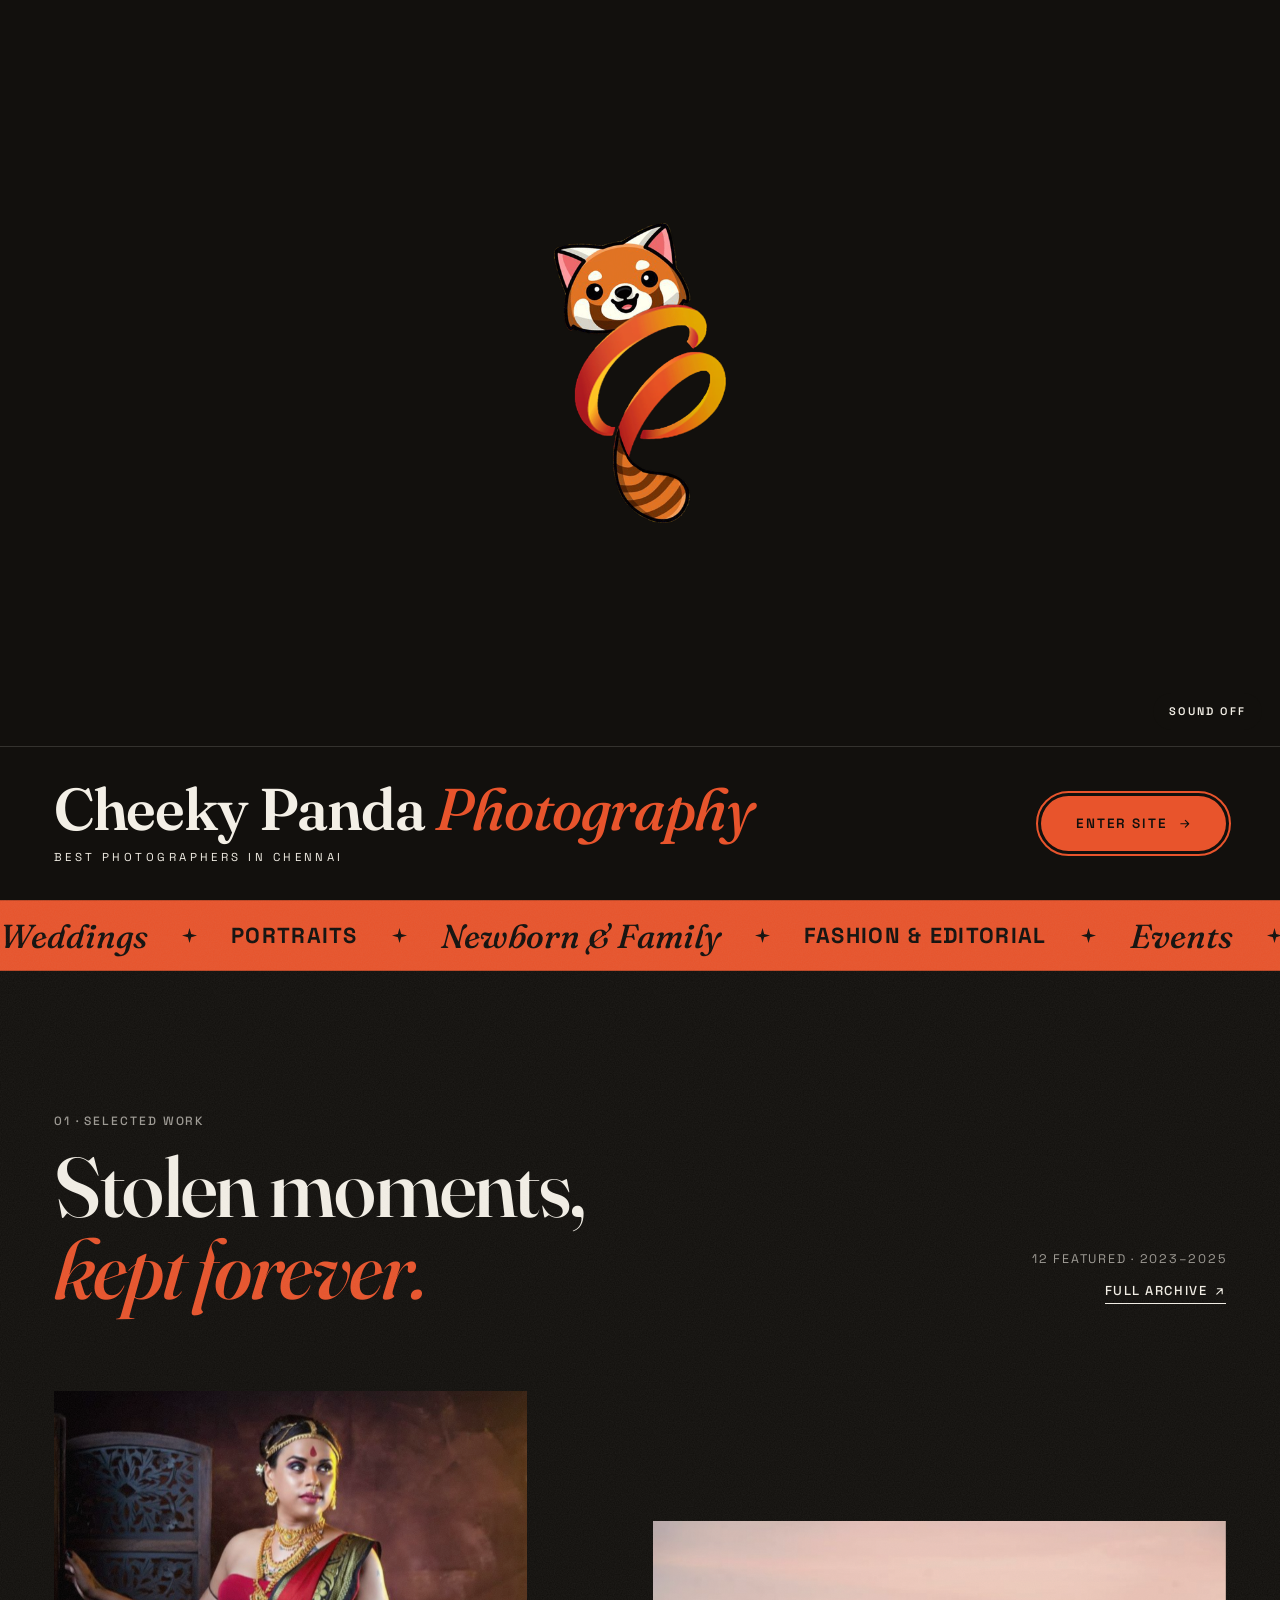
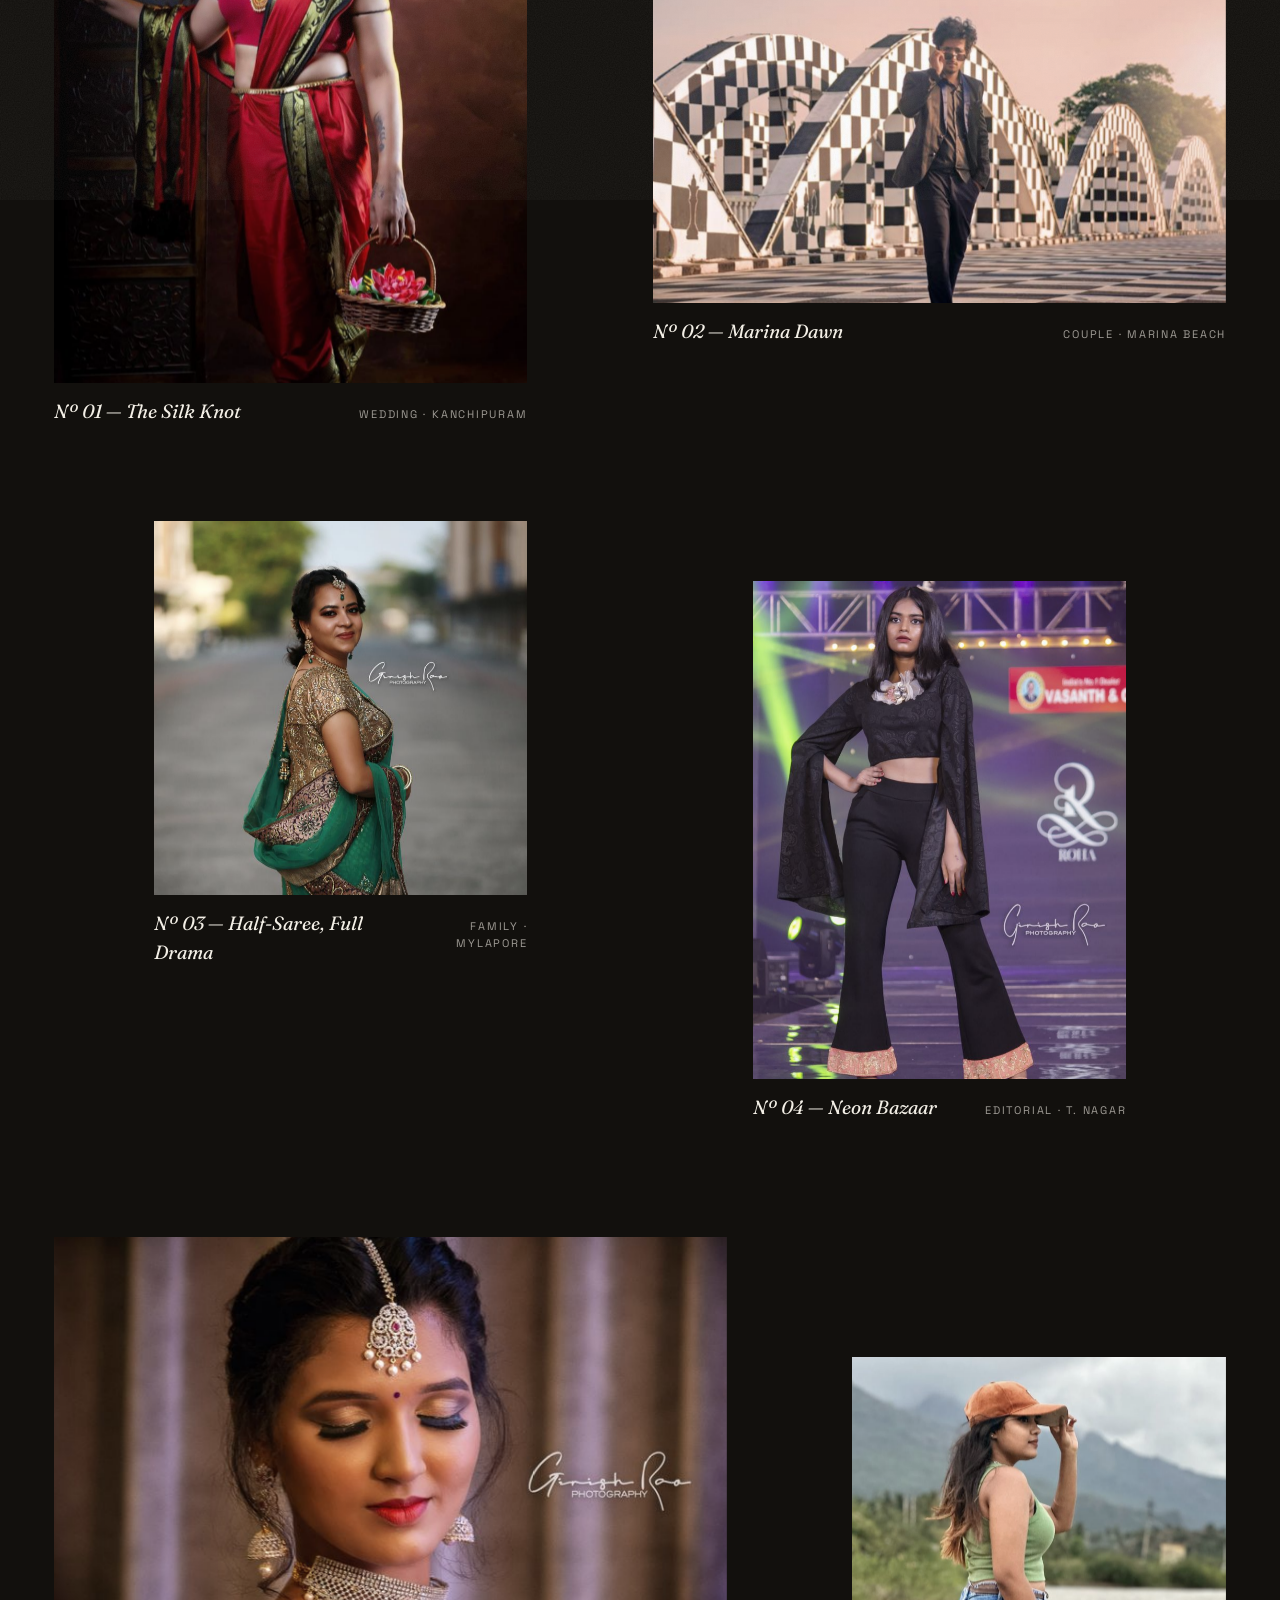
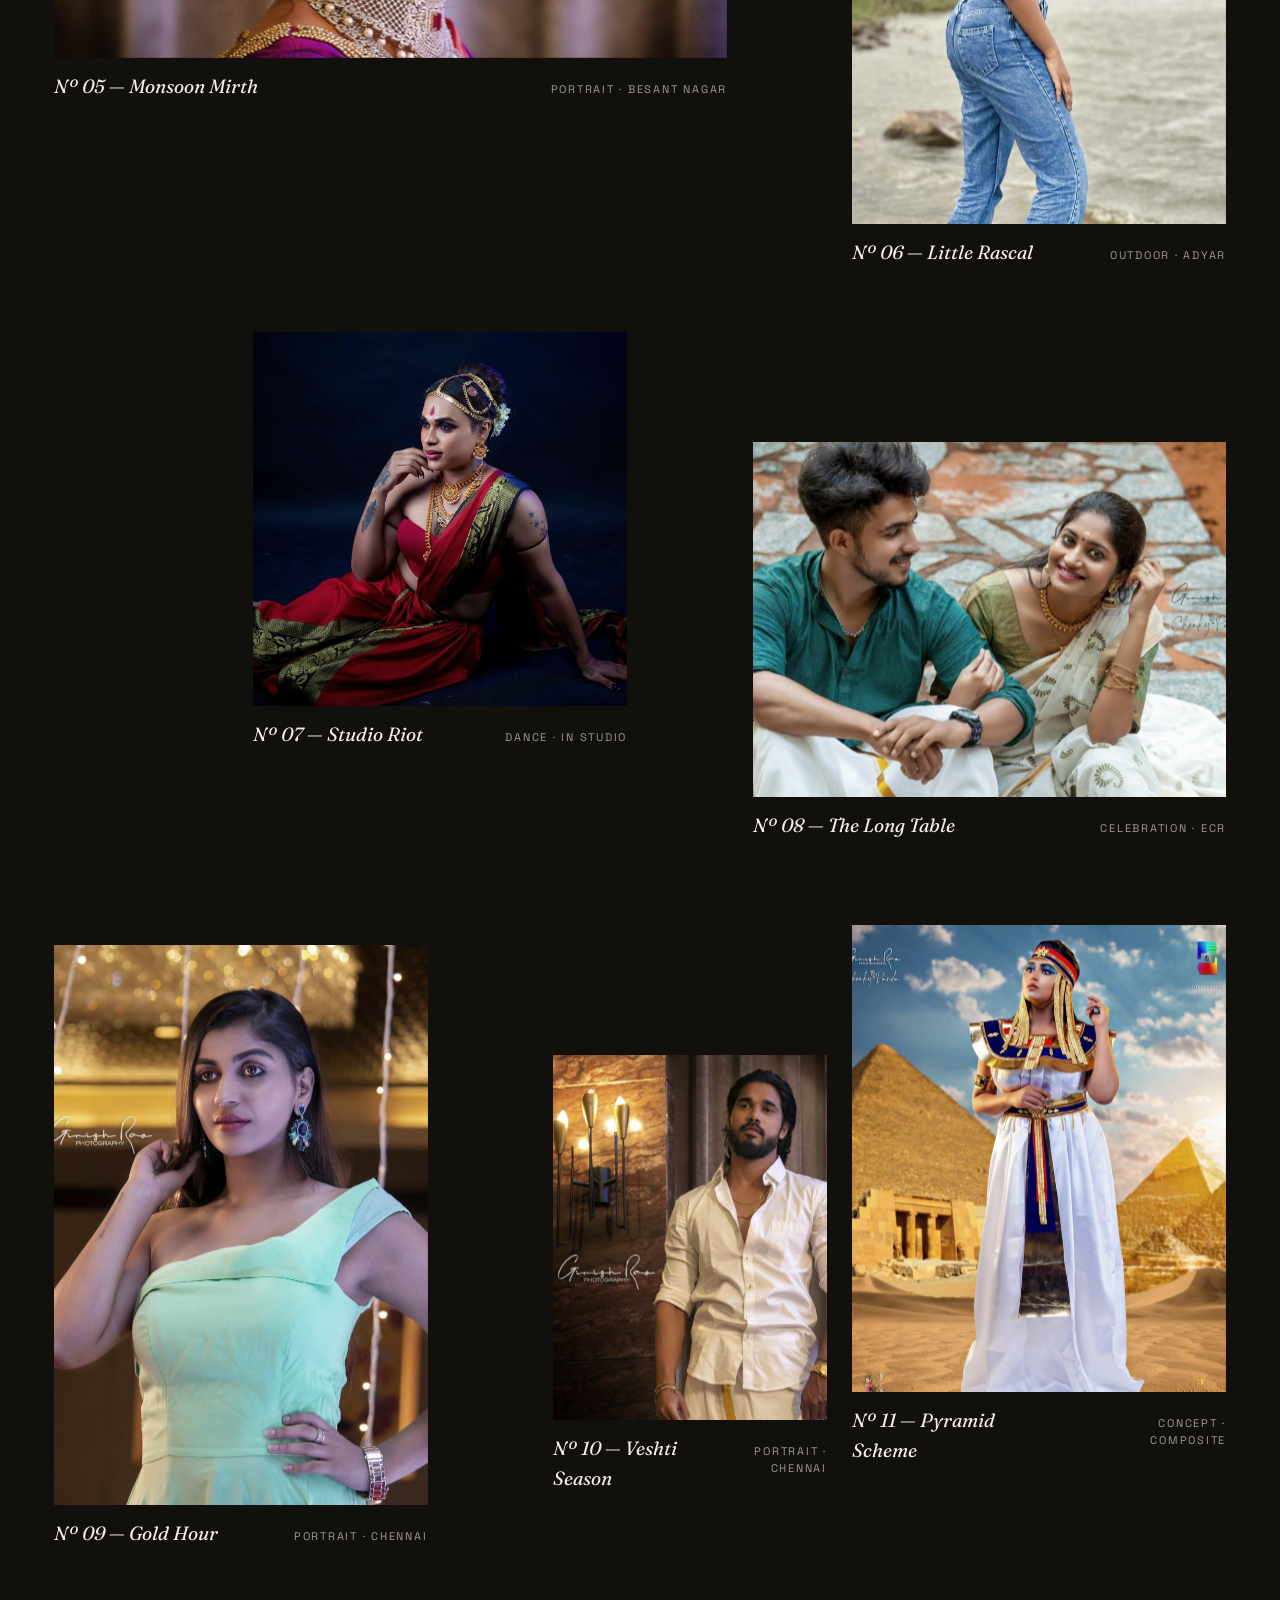
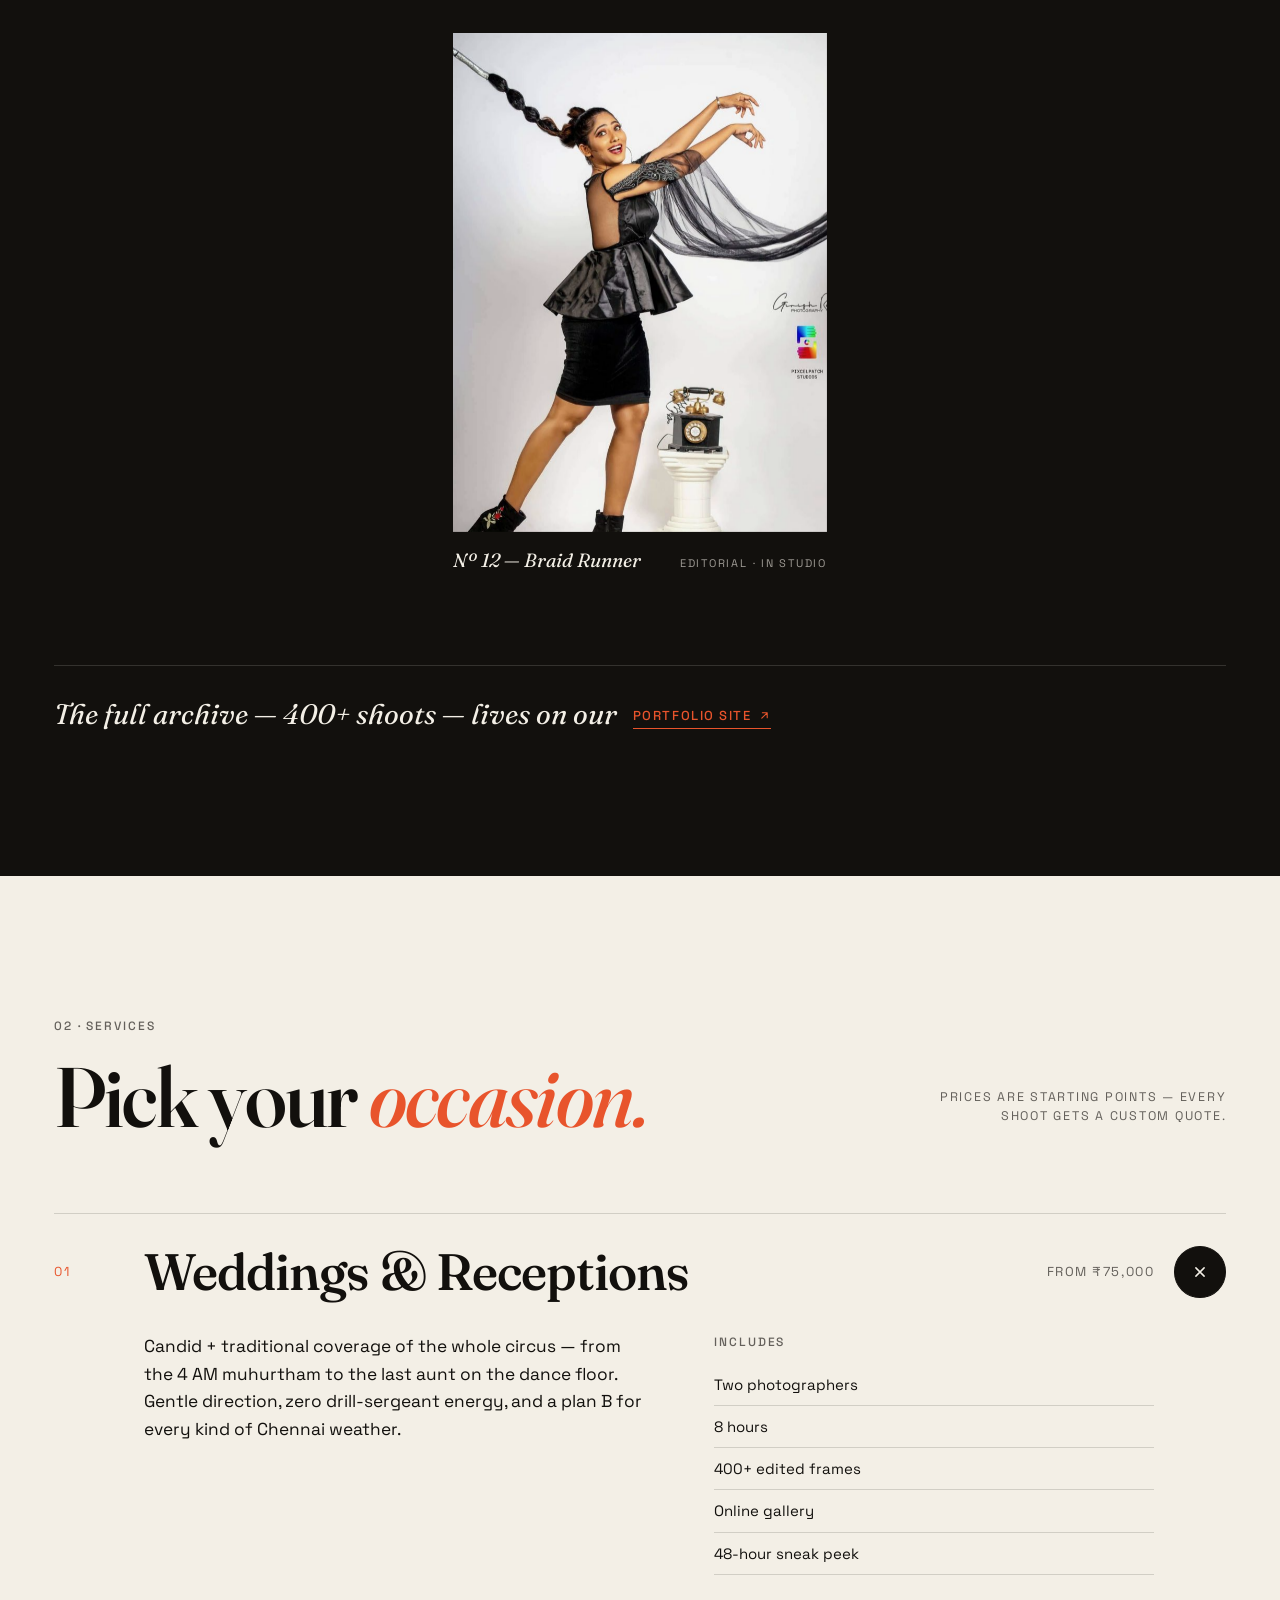
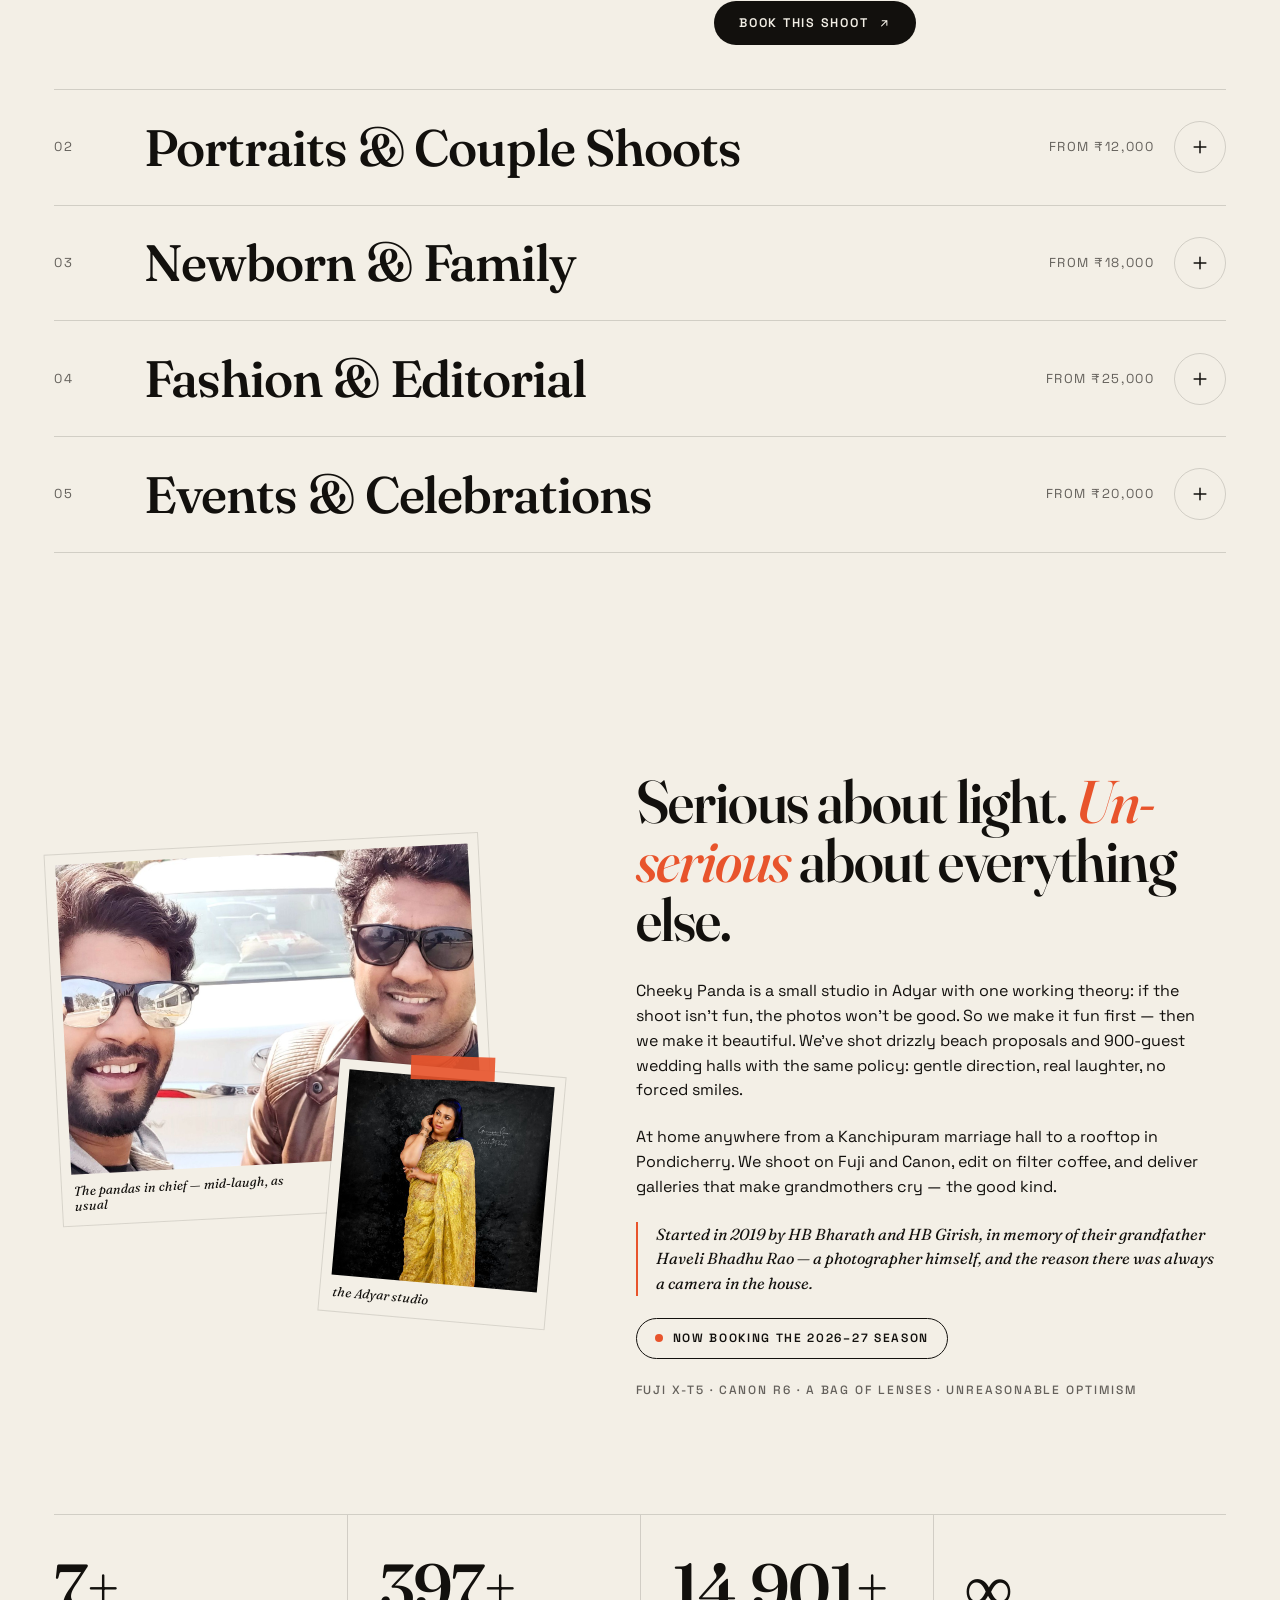
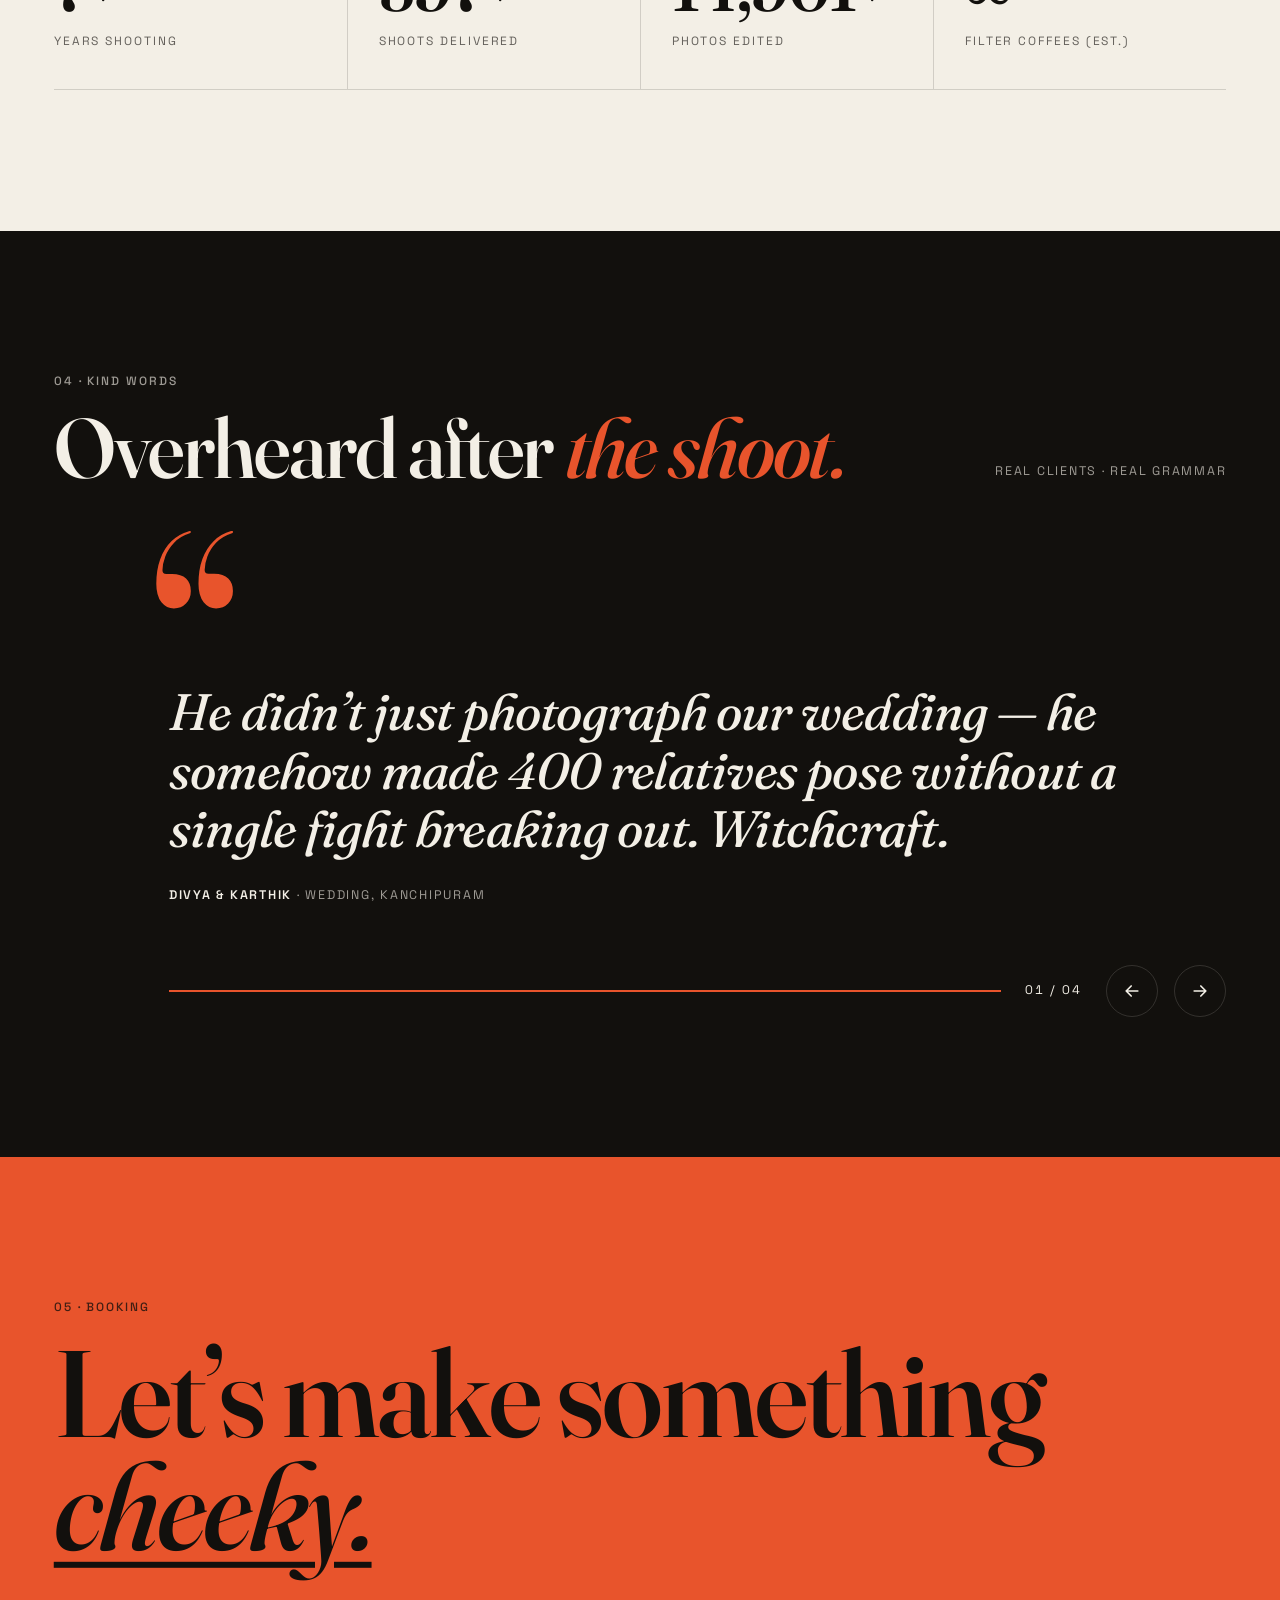
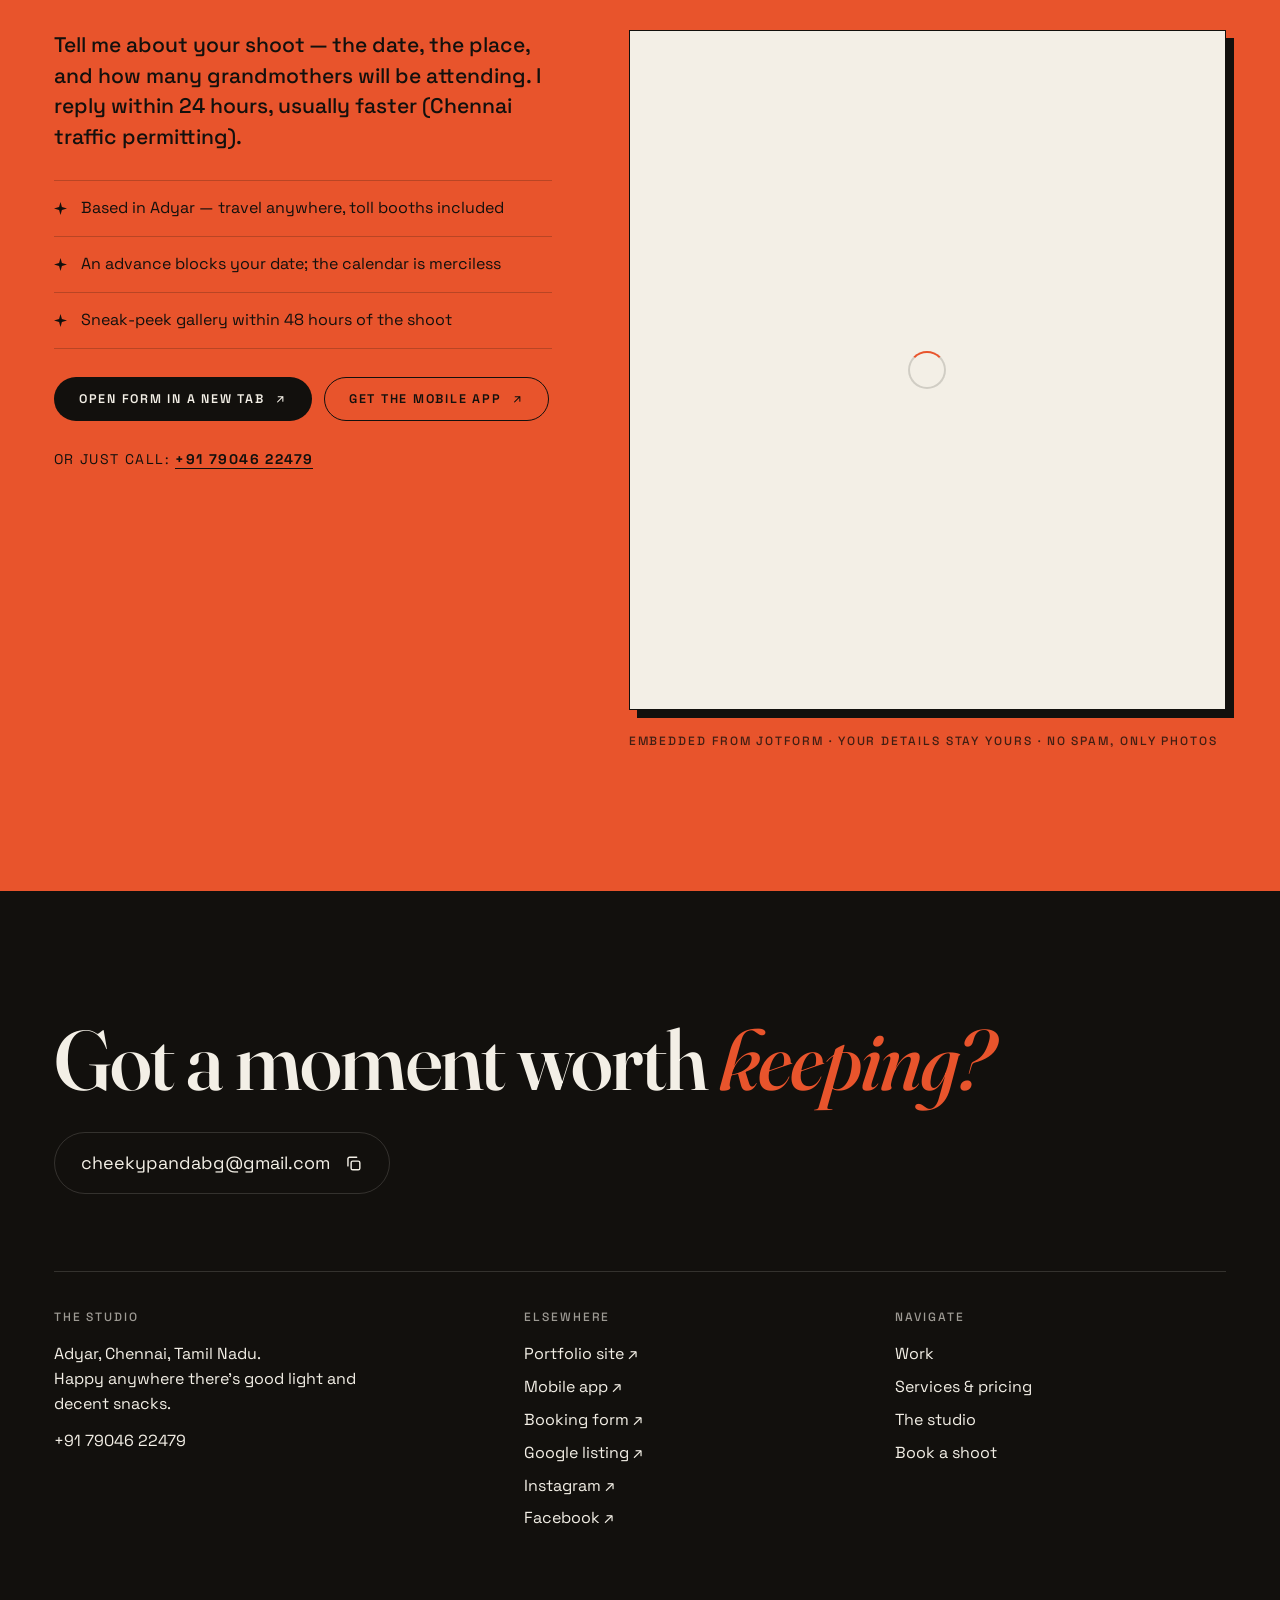
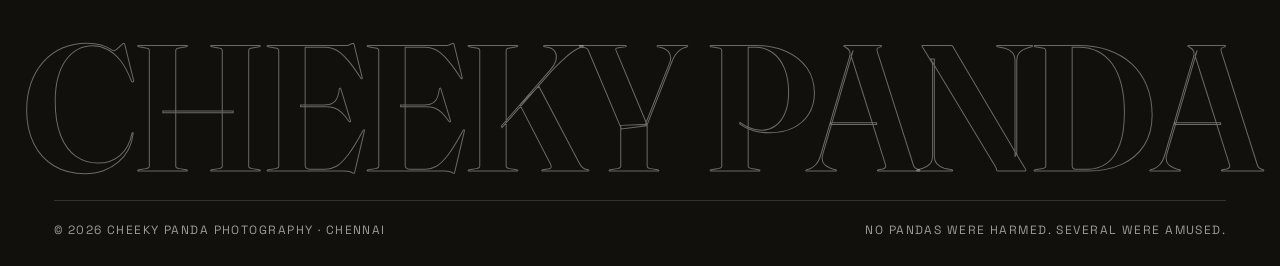
==== commit 3aa0625a: "Add files via upload" ====
--- a/index.html
+++ b/index.html
@@ -12,22 +12,22 @@
 <meta name="geo.region" content="IN-TN">
 <meta name="geo.placename" content="Adyar, Chennai">
 <!-- SEO: replace this domain everywhere (here, og:url, JSON-LD, robots.txt, sitemap.xml) once your final URL is known -->
-<link rel="canonical" href="https://cheeky-panda-site.pages.dev/">
+<link rel="canonical" href="https://cheeky-panda-site.girishgta6.workers.dev/">
 
 <meta property="og:type" content="website">
 <meta property="og:site_name" content="Cheeky Panda Photography">
 <meta property="og:locale" content="en_IN">
 <meta property="og:title" content="Cheeky Panda Photography — Chennai | Weddings, Portraits &amp; Everything Between">
 <meta property="og:description" content="Chennai-born. Festival-proof. Allergic to boring photos. Weddings, portraits, newborns, fashion and events from a small studio in Adyar.">
-<meta property="og:url" content="https://cheeky-panda-site.pages.dev/">
-<meta property="og:image" content="https://cheeky-panda-site.pages.dev/images/og-cover-cheeky-panda-photography.jpg">
+<meta property="og:url" content="https://cheeky-panda-site.girishgta6.workers.dev/">
+<meta property="og:image" content="https://cheeky-panda-site.girishgta6.workers.dev/images/og-cover-cheeky-panda-photography.jpg">
 <meta property="og:image:width" content="1200">
 <meta property="og:image:height" content="630">
 <meta property="og:image:alt" content="Close-up bridal portrait by Cheeky Panda Photography, Chennai">
 <meta name="twitter:card" content="summary_large_image">
 <meta name="twitter:title" content="Cheeky Panda Photography — Chennai">
 <meta name="twitter:description" content="Chennai-born. Festival-proof. Allergic to boring photos.">
-<meta name="twitter:image" content="https://cheeky-panda-site.pages.dev/images/og-cover-cheeky-panda-photography.jpg">
+<meta name="twitter:image" content="https://cheeky-panda-site.girishgta6.workers.dev/images/og-cover-cheeky-panda-photography.jpg">
 
 <link rel="icon" href="./assets/favicon-48.png" sizes="48x48" type="image/png">
 <link rel="apple-touch-icon" href="./assets/apple-touch-icon.png">
@@ -44,13 +44,13 @@
 {
   "@context": "https://schema.org",
   "@type": ["Photographer", "LocalBusiness"],
-  "@id": "https://cheeky-panda-site.pages.dev/#studio",
+  "@id": "https://cheeky-panda-site.girishgta6.workers.dev/#studio",
   "name": "Cheeky Panda Photography",
   "slogan": "Serious about light. Un-serious about everything else.",
   "description": "Photography studio in Adyar, Chennai — candid wedding, portrait, couple, newborn, family, fashion and event photography.",
-  "url": "https://cheeky-panda-site.pages.dev/",
-  "image": "https://cheeky-panda-site.pages.dev/images/og-cover-cheeky-panda-photography.jpg",
-  "logo": "https://cheeky-panda-site.pages.dev/assets/icon-512.png",
+  "url": "https://cheeky-panda-site.girishgta6.workers.dev/",
+  "image": "https://cheeky-panda-site.girishgta6.workers.dev/images/og-cover-cheeky-panda-photography.jpg",
+  "logo": "https://cheeky-panda-site.girishgta6.workers.dev/assets/icon-512.png",
   "telephone": "+91-79046-22479",
   "email": "cheekypandabg@gmail.com",
   "foundingDate": "2019",
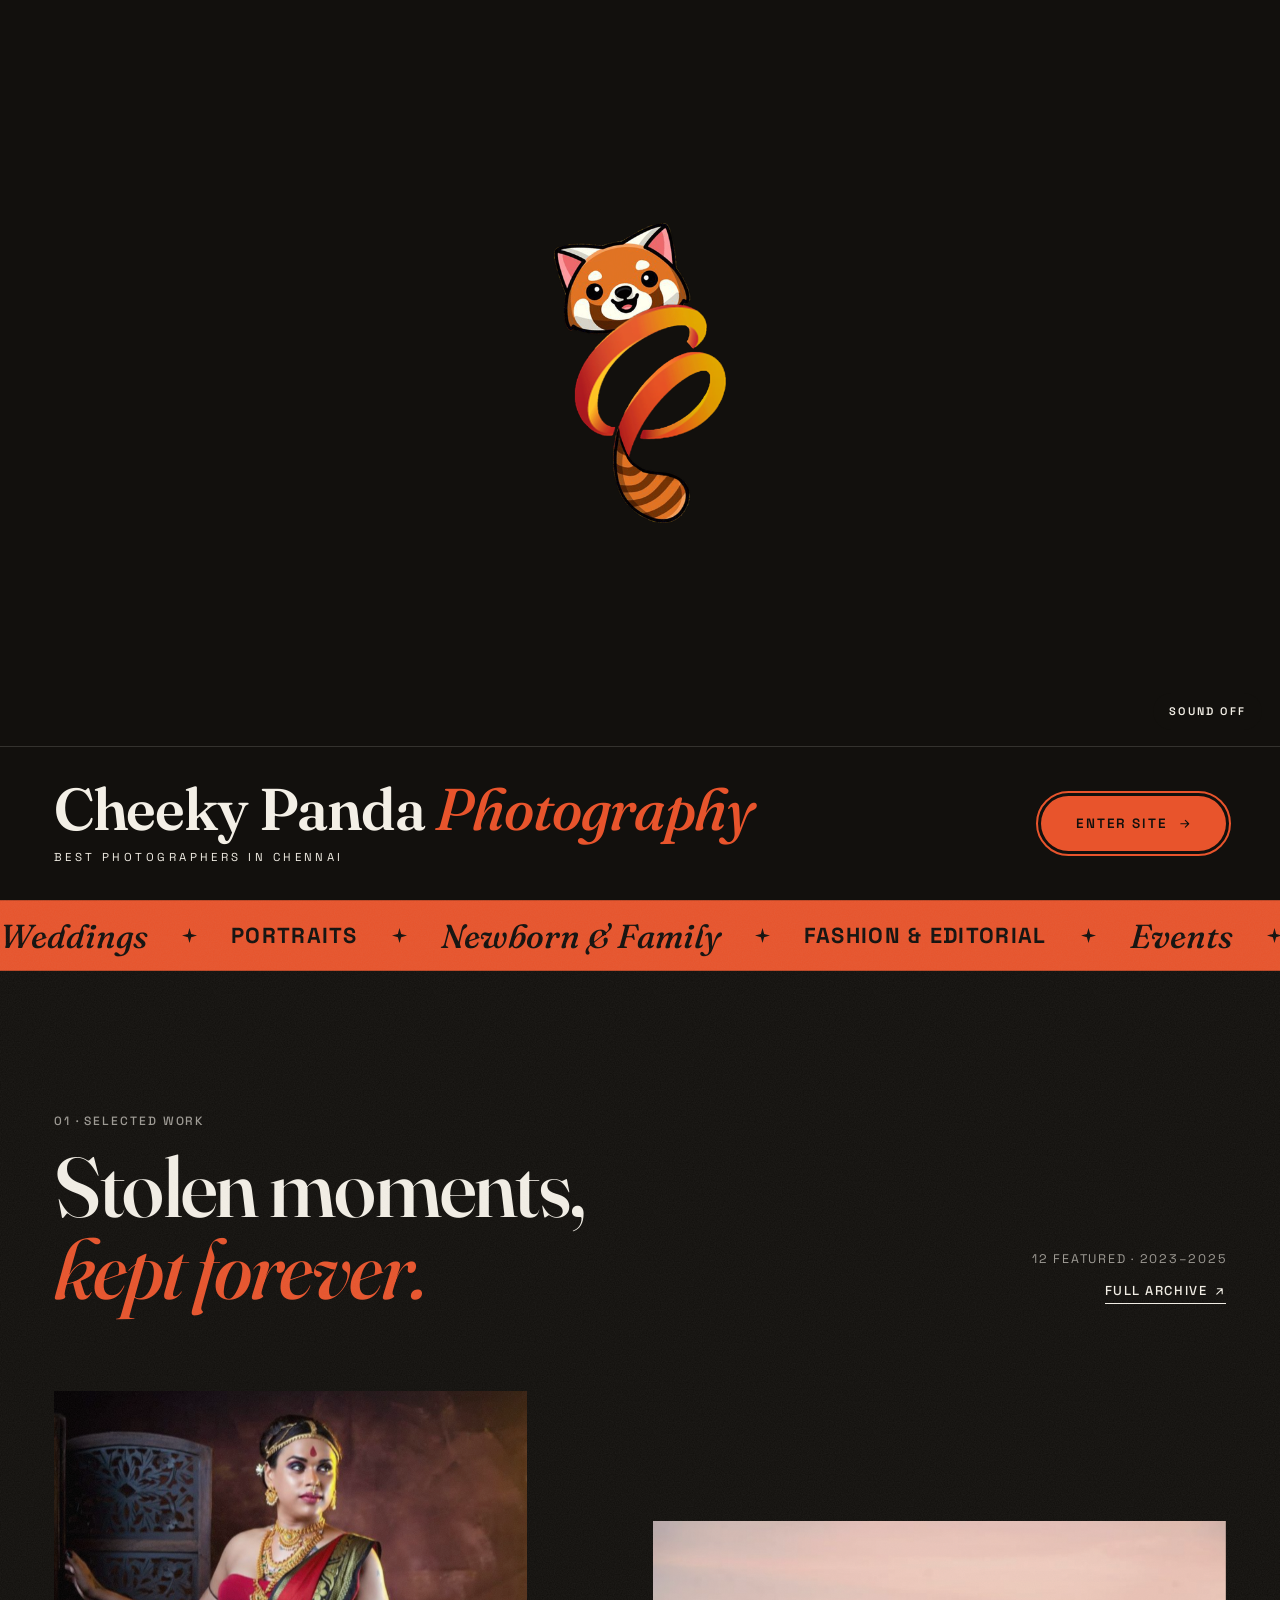
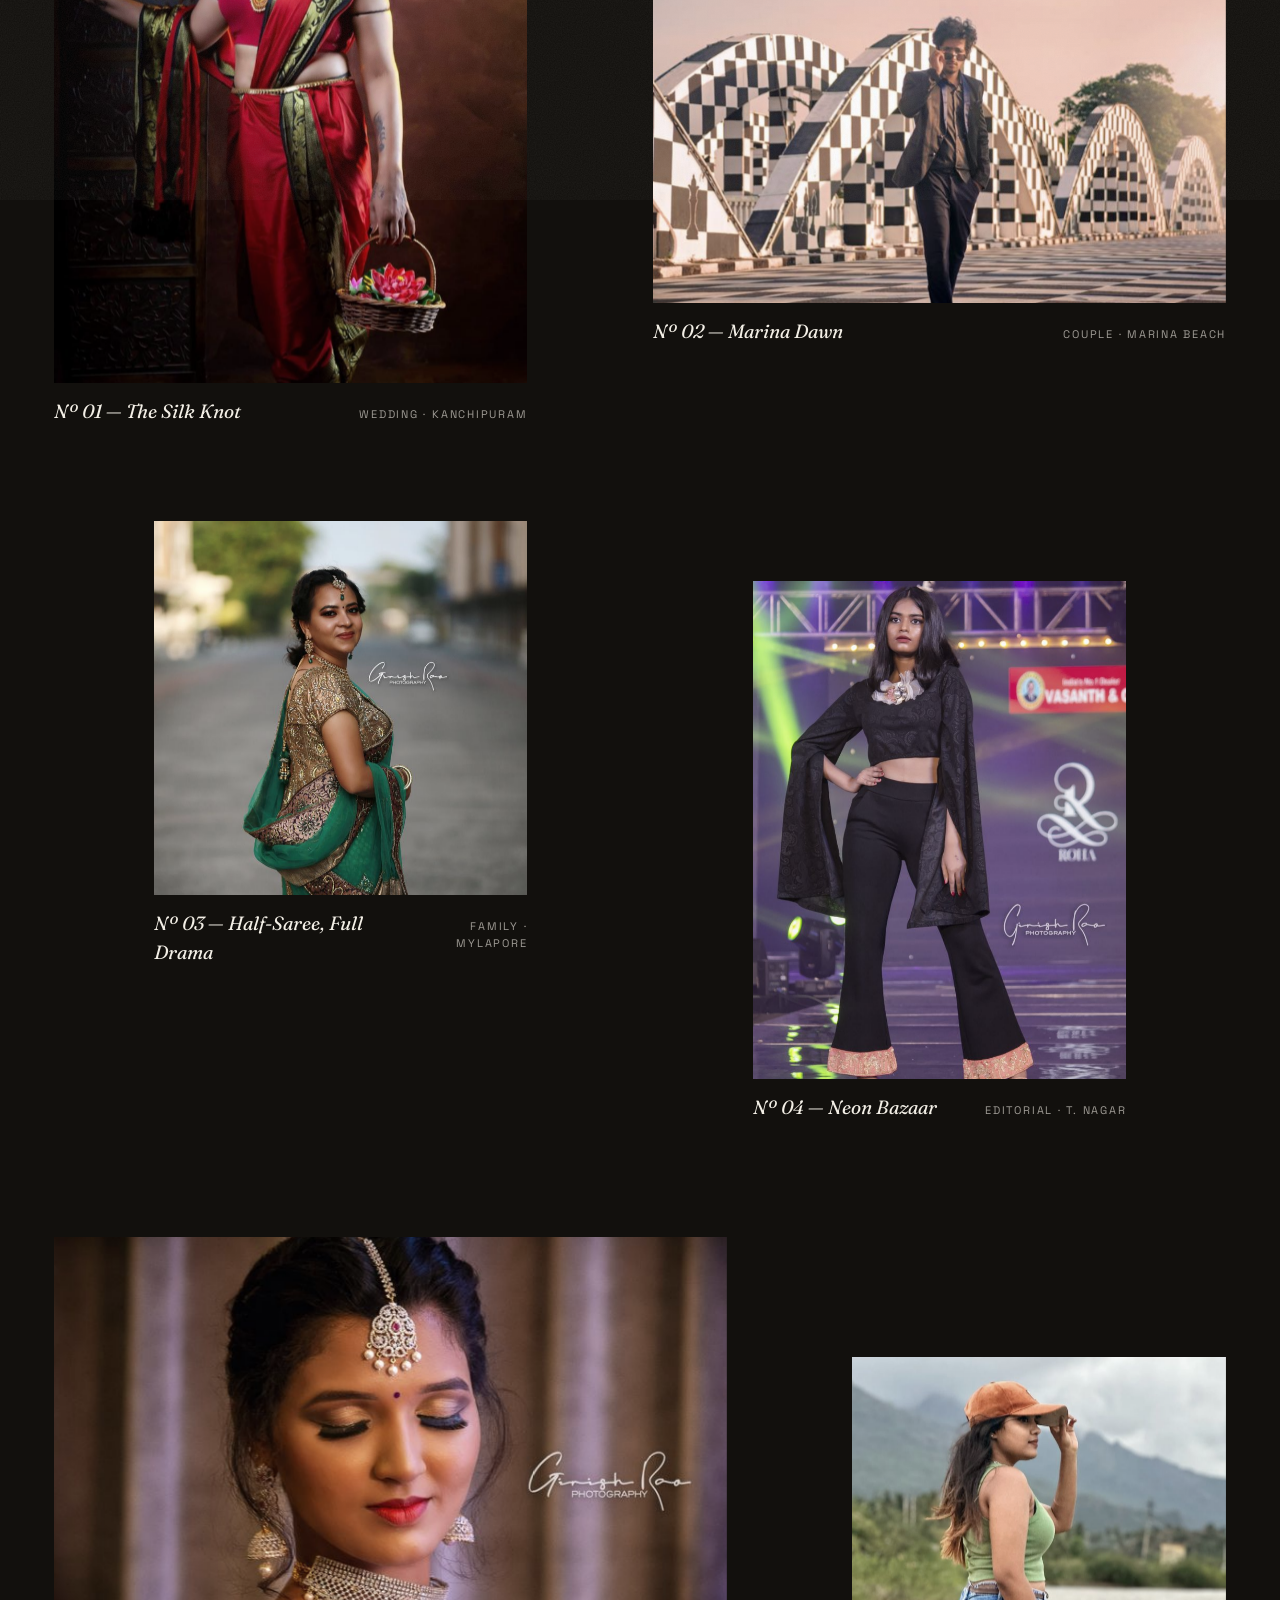
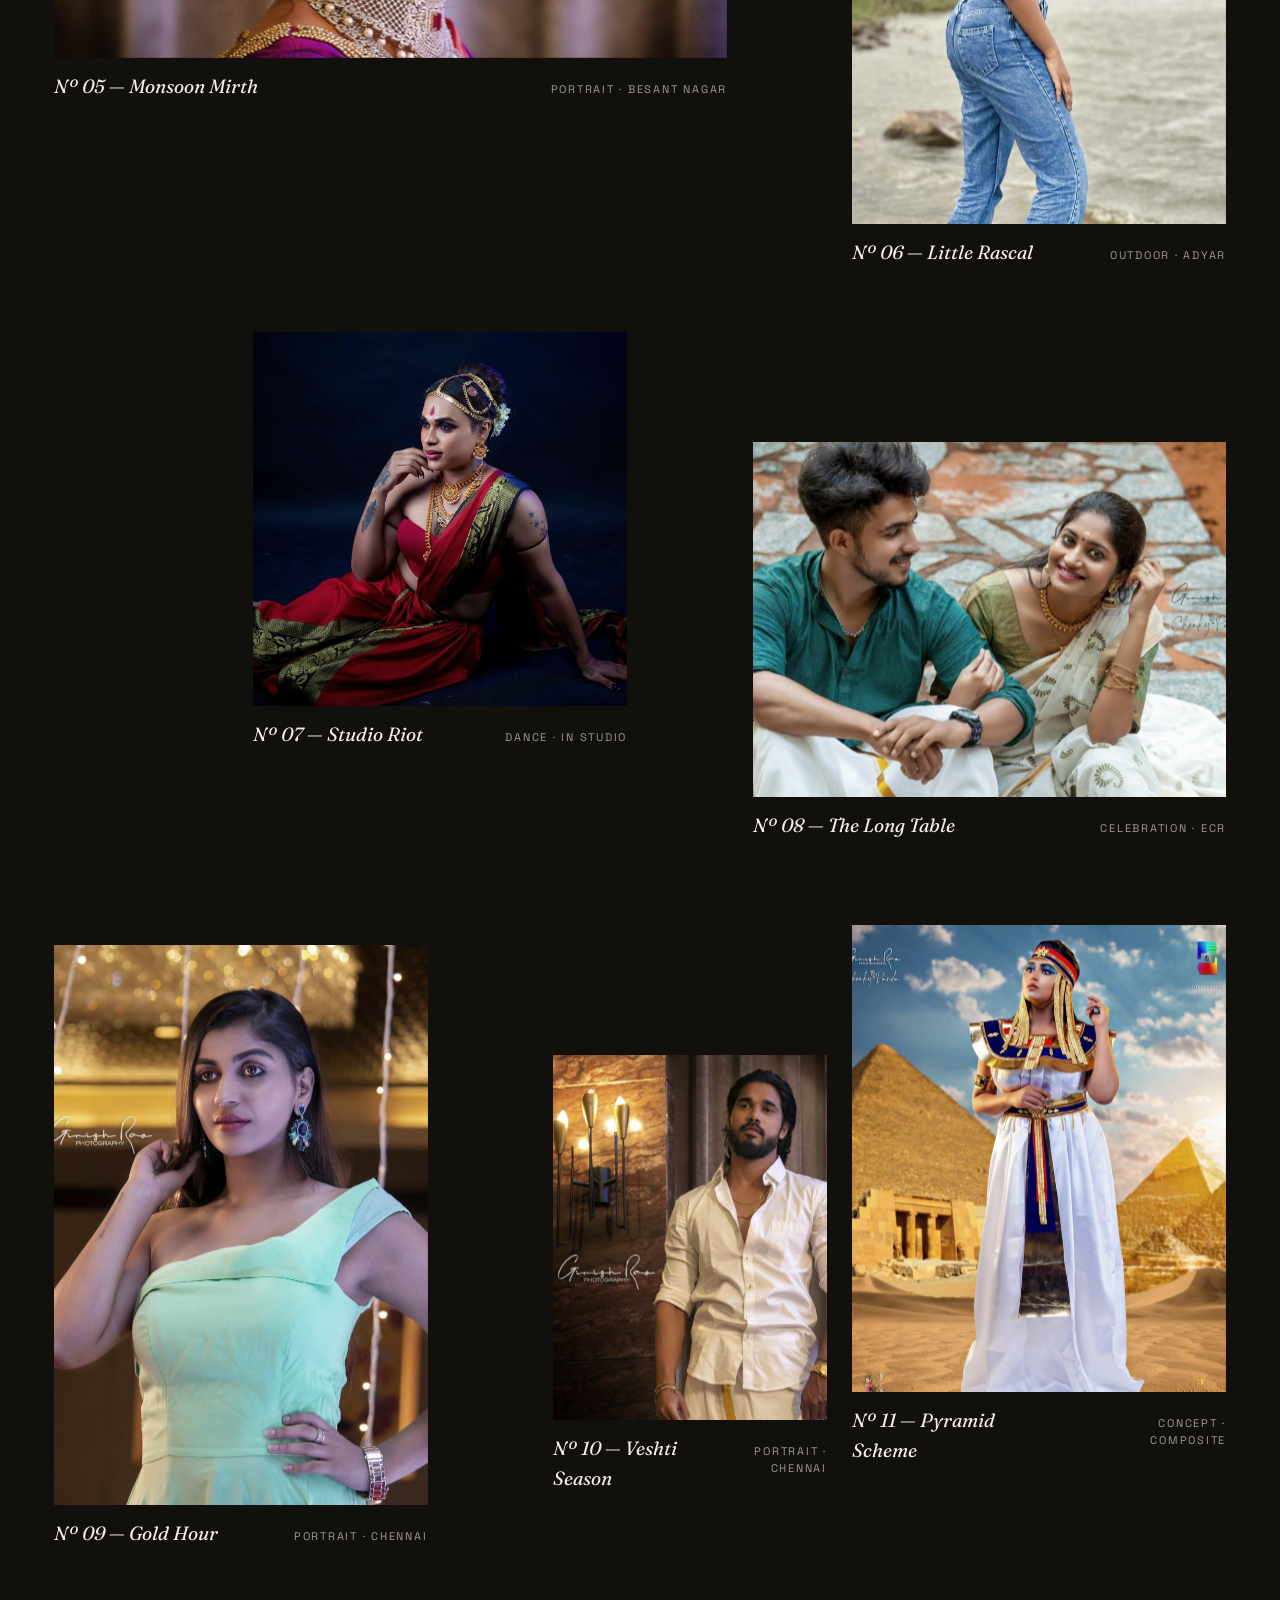
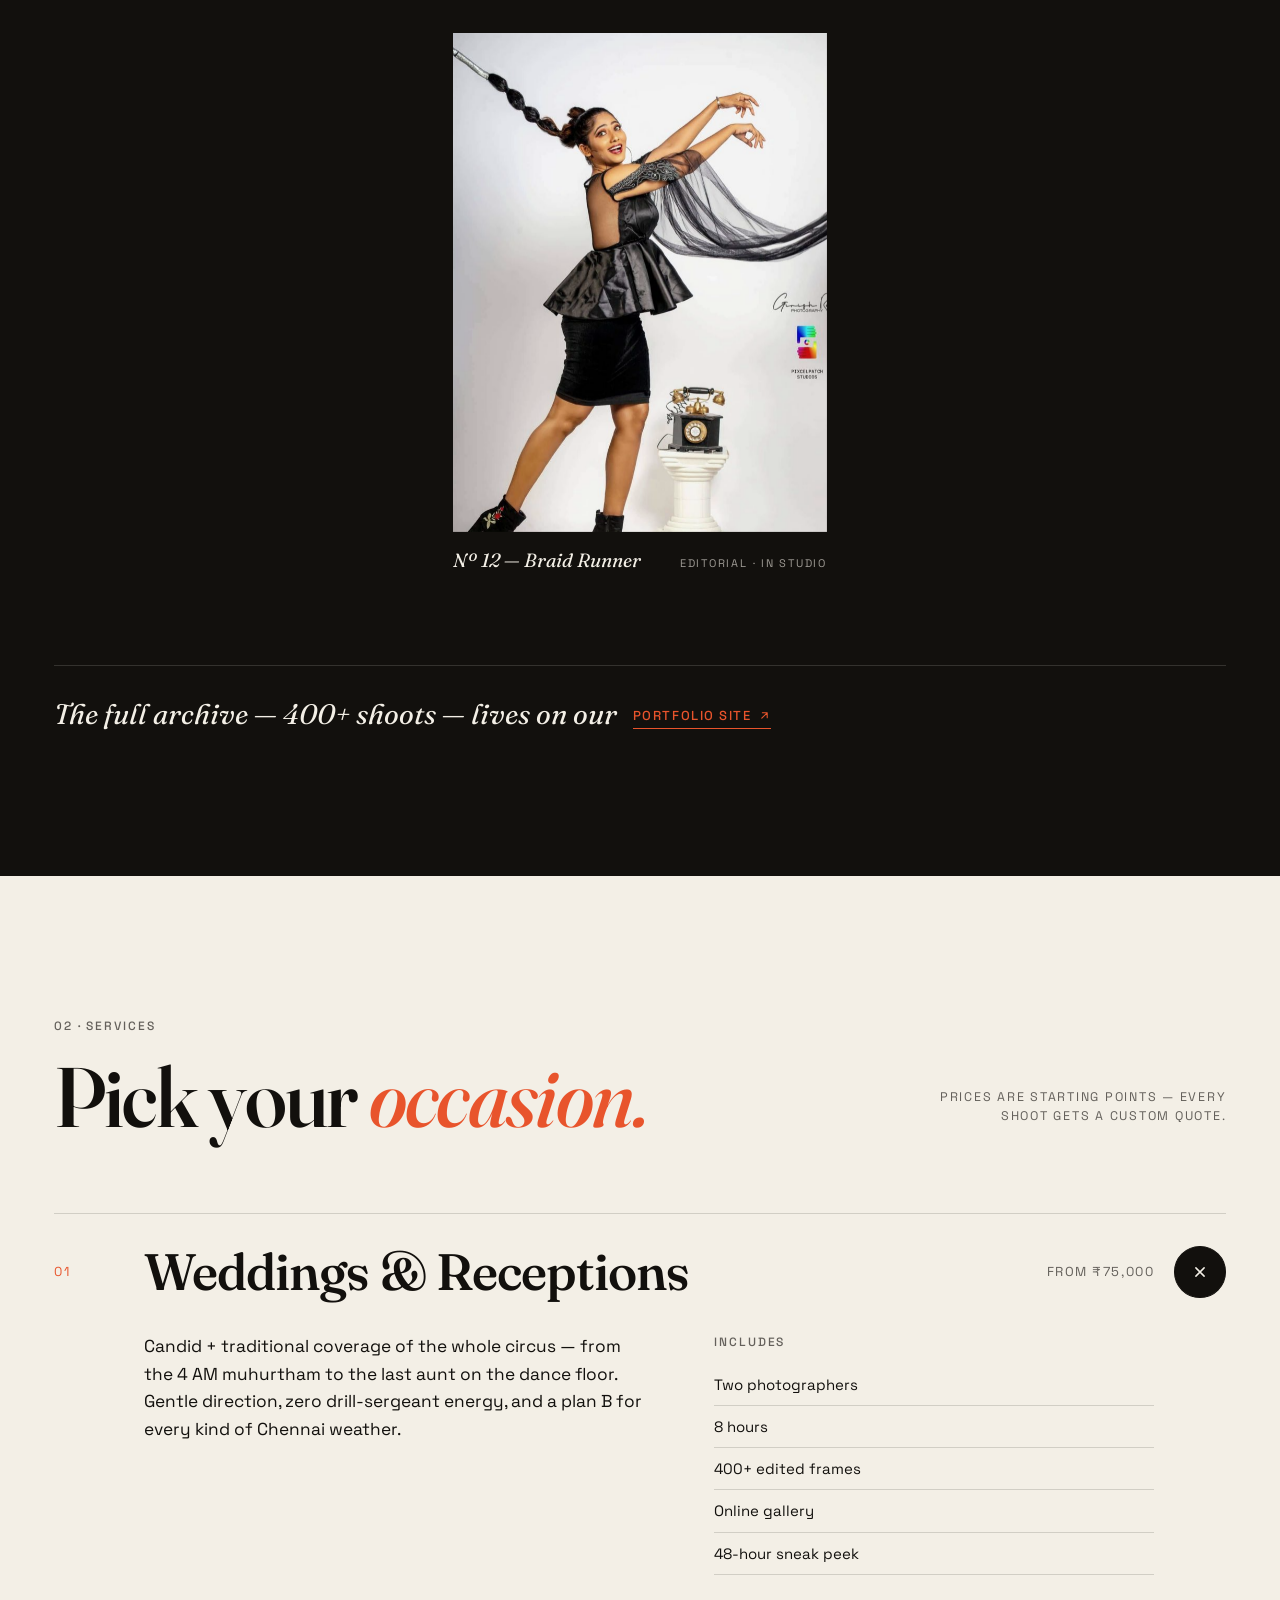
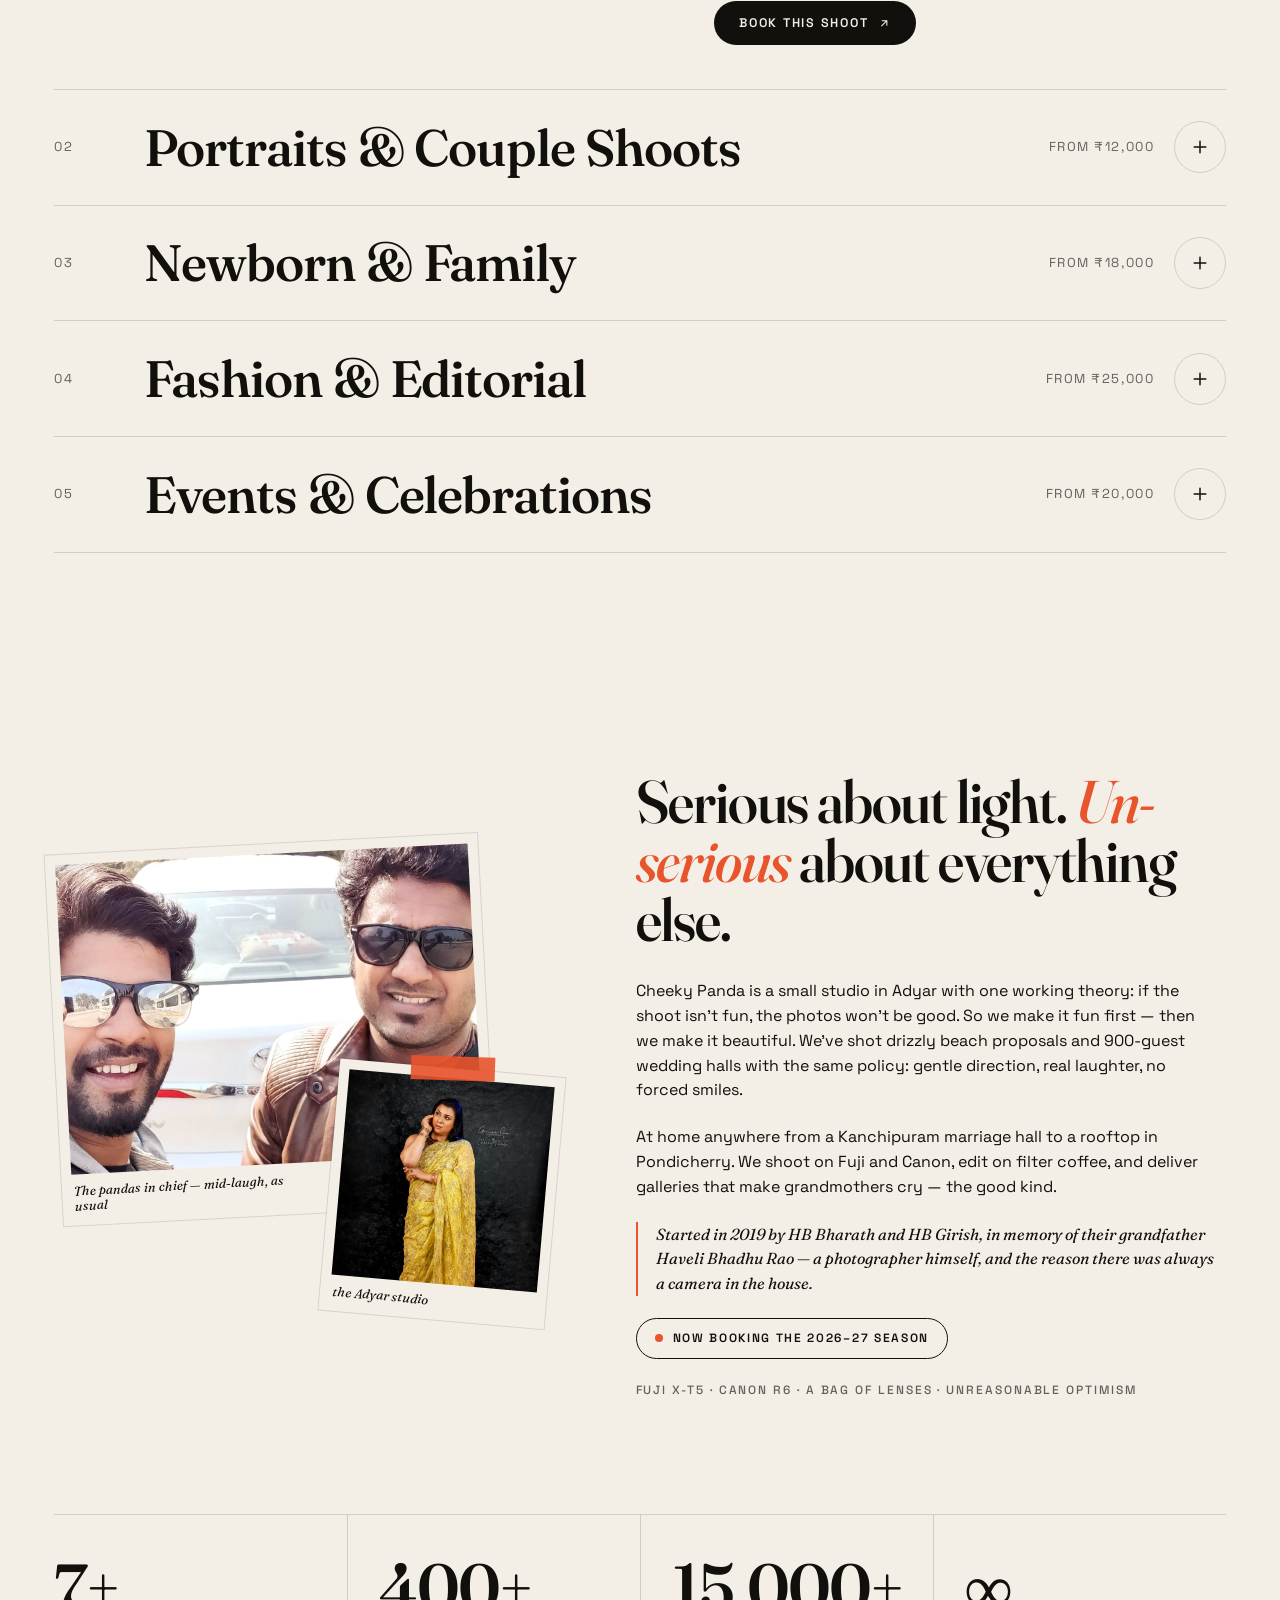
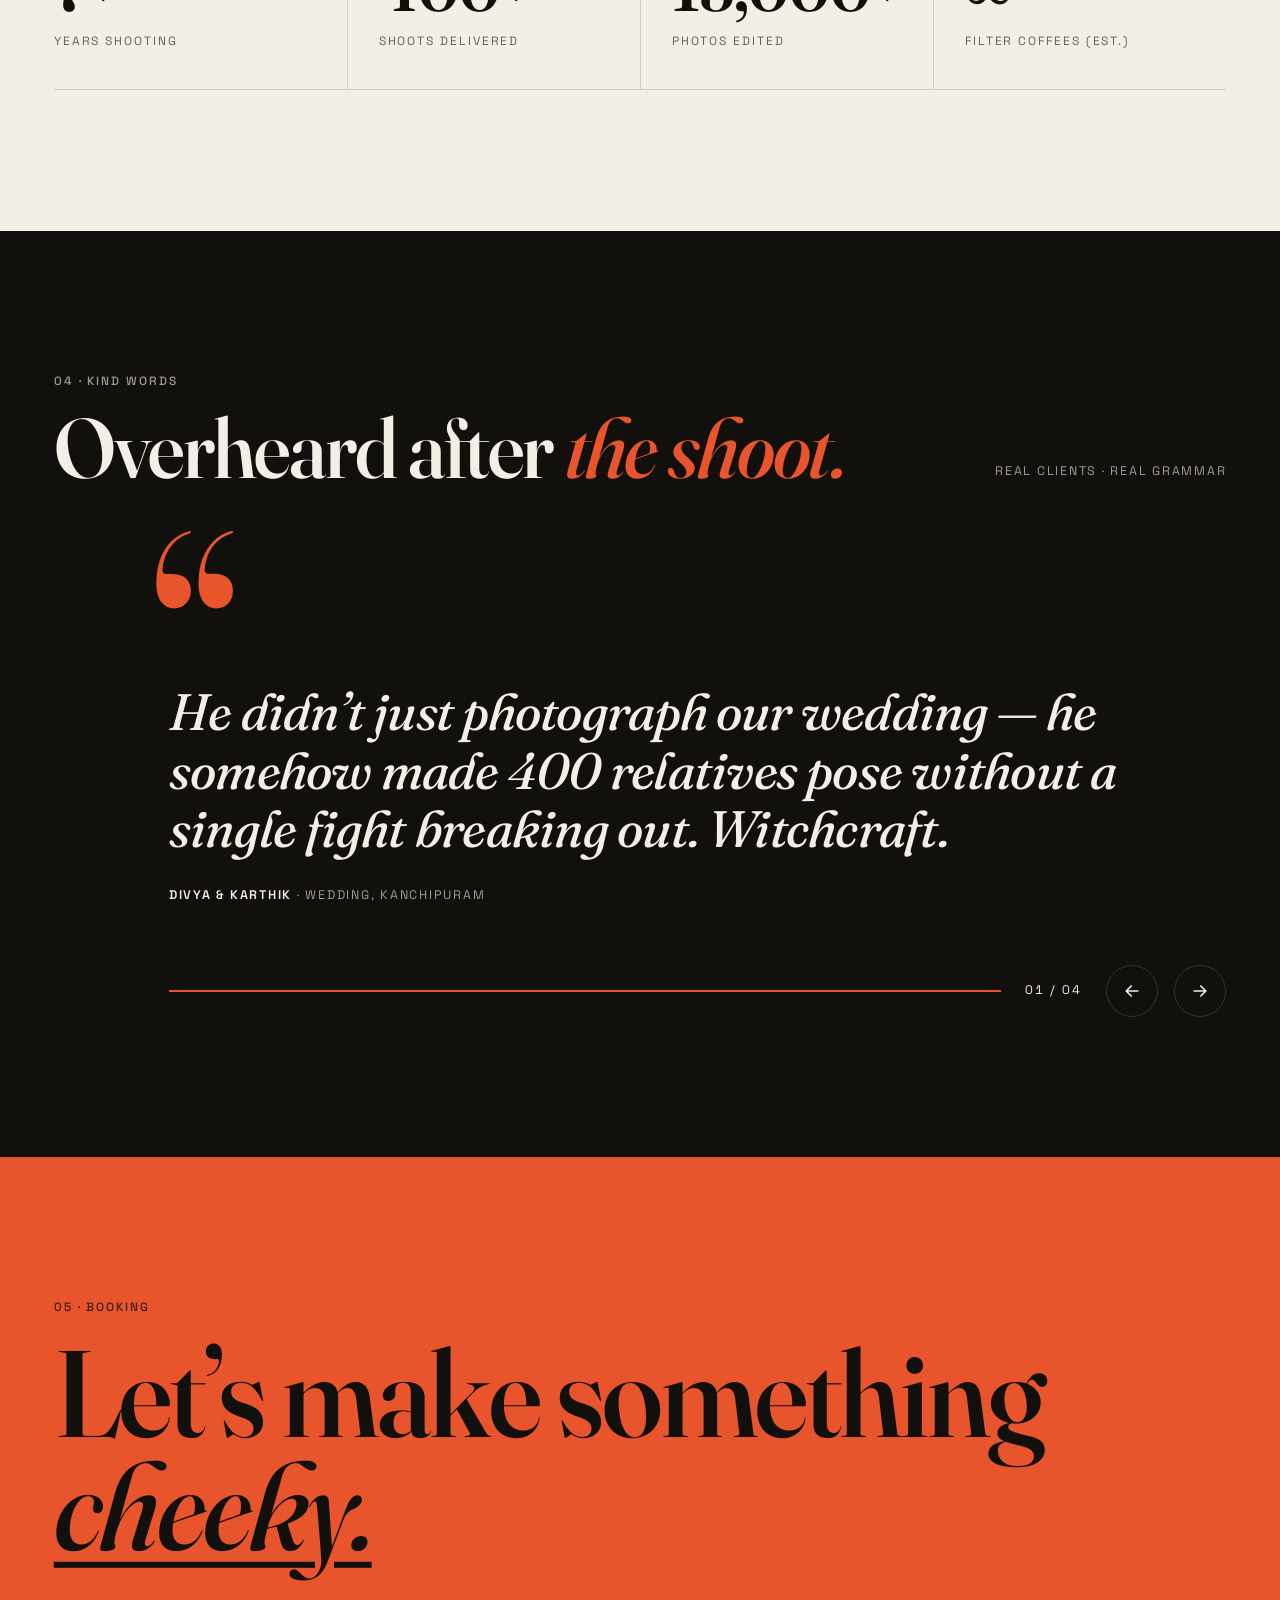
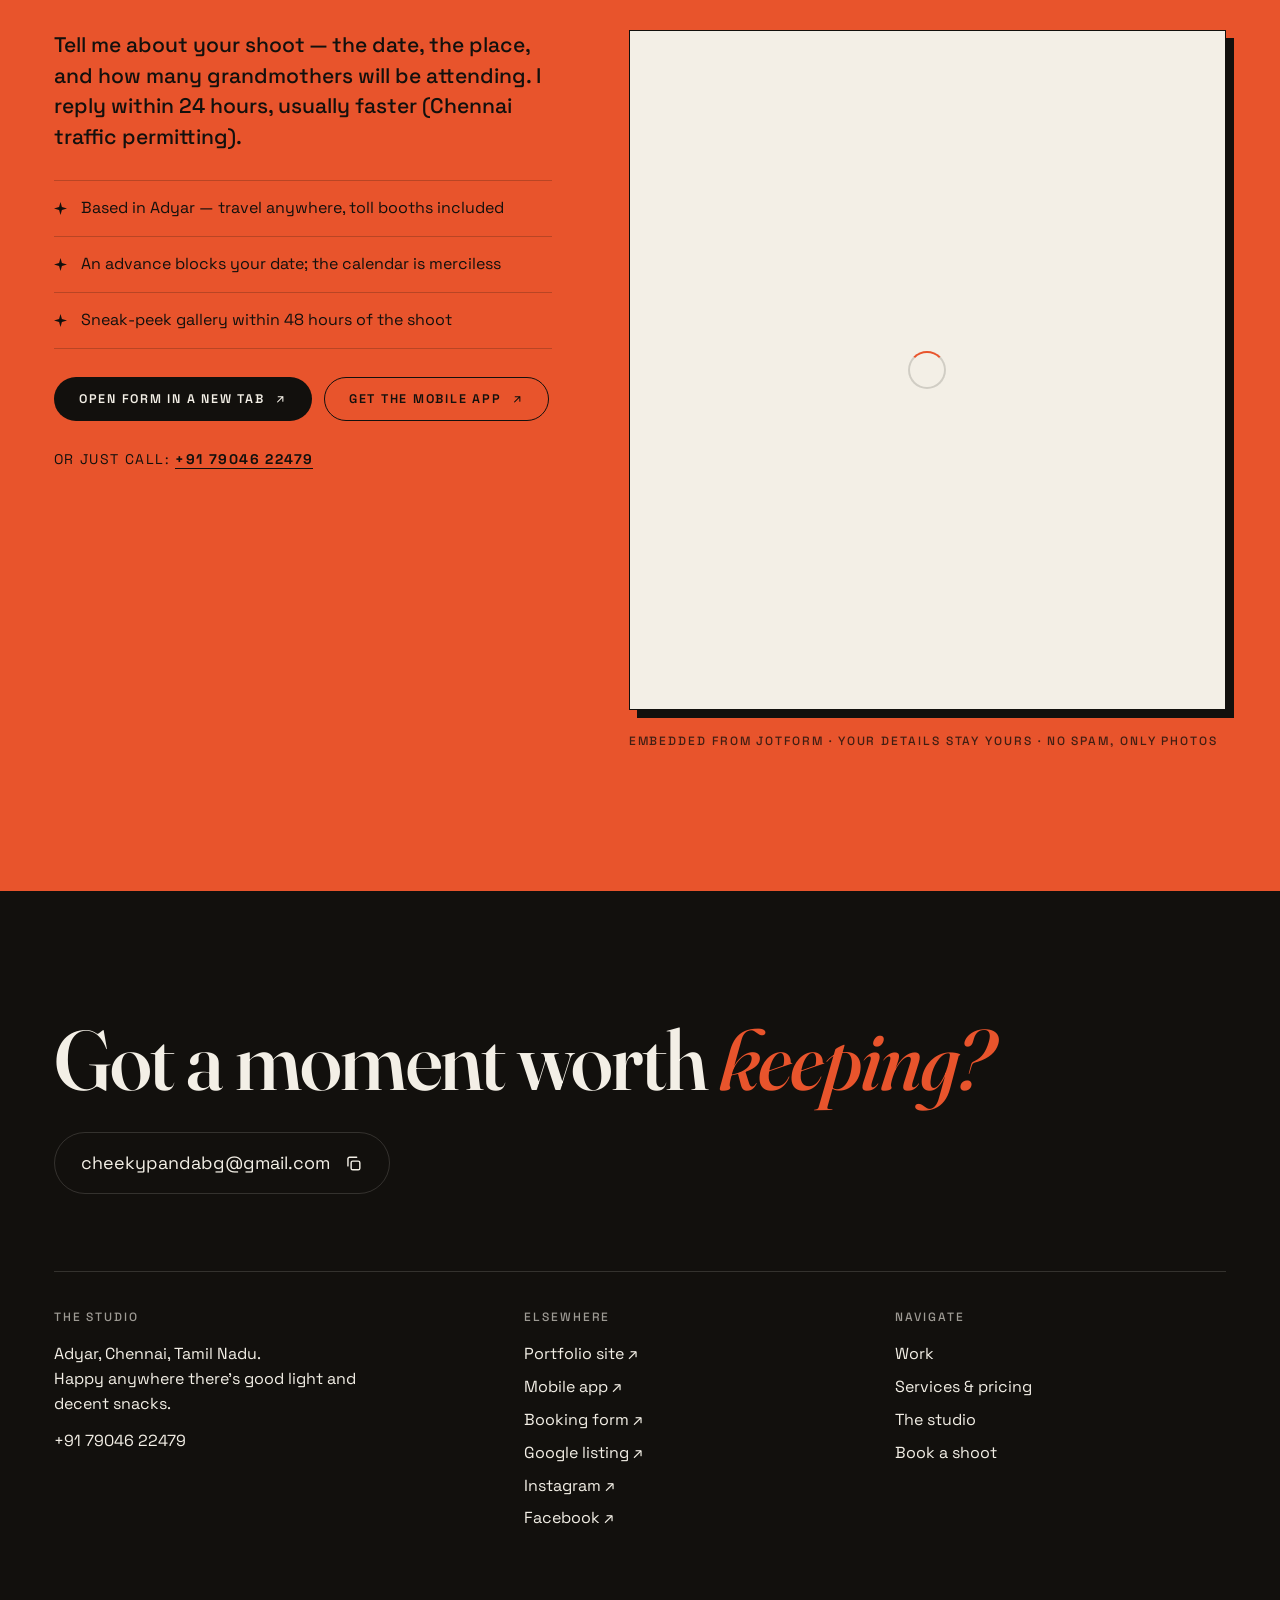
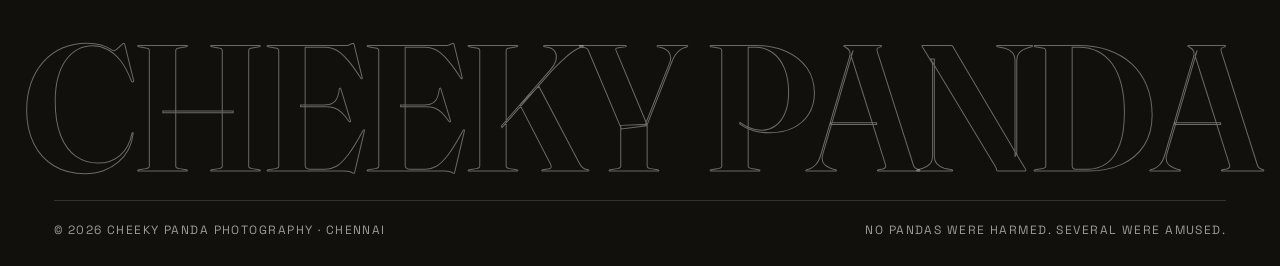
==== commit f3fb3f9c: "Add files via upload" ====
--- a/index.html
+++ b/index.html
@@ -12,22 +12,22 @@
 <meta name="geo.region" content="IN-TN">
 <meta name="geo.placename" content="Adyar, Chennai">
 <!-- SEO: replace this domain everywhere (here, og:url, JSON-LD, robots.txt, sitemap.xml) once your final URL is known -->
-<link rel="canonical" href="https://cheeky-panda-site.girishgta6.workers.dev/">
+<link rel="canonical" href="https://cheekypanda.pages.dev/">
 
 <meta property="og:type" content="website">
 <meta property="og:site_name" content="Cheeky Panda Photography">
 <meta property="og:locale" content="en_IN">
 <meta property="og:title" content="Cheeky Panda Photography — Chennai | Weddings, Portraits &amp; Everything Between">
 <meta property="og:description" content="Chennai-born. Festival-proof. Allergic to boring photos. Weddings, portraits, newborns, fashion and events from a small studio in Adyar.">
-<meta property="og:url" content="https://cheeky-panda-site.girishgta6.workers.dev/">
-<meta property="og:image" content="https://cheeky-panda-site.girishgta6.workers.dev/images/og-cover-cheeky-panda-photography.jpg">
+<meta property="og:url" content="https://cheekypanda.pages.dev/">
+<meta property="og:image" content="https://cheekypanda.pages.dev/images/og-cover-cheeky-panda-photography.jpg">
 <meta property="og:image:width" content="1200">
 <meta property="og:image:height" content="630">
 <meta property="og:image:alt" content="Close-up bridal portrait by Cheeky Panda Photography, Chennai">
 <meta name="twitter:card" content="summary_large_image">
 <meta name="twitter:title" content="Cheeky Panda Photography — Chennai">
 <meta name="twitter:description" content="Chennai-born. Festival-proof. Allergic to boring photos.">
-<meta name="twitter:image" content="https://cheeky-panda-site.girishgta6.workers.dev/images/og-cover-cheeky-panda-photography.jpg">
+<meta name="twitter:image" content="https://cheekypanda.pages.dev/images/og-cover-cheeky-panda-photography.jpg">
 
 <link rel="icon" href="./assets/favicon-48.png" sizes="48x48" type="image/png">
 <link rel="apple-touch-icon" href="./assets/apple-touch-icon.png">
@@ -44,13 +44,13 @@
 {
   "@context": "https://schema.org",
   "@type": ["Photographer", "LocalBusiness"],
-  "@id": "https://cheeky-panda-site.girishgta6.workers.dev/#studio",
+  "@id": "https://cheekypanda.pages.dev/#studio",
   "name": "Cheeky Panda Photography",
   "slogan": "Serious about light. Un-serious about everything else.",
   "description": "Photography studio in Adyar, Chennai — candid wedding, portrait, couple, newborn, family, fashion and event photography.",
-  "url": "https://cheeky-panda-site.girishgta6.workers.dev/",
-  "image": "https://cheeky-panda-site.girishgta6.workers.dev/images/og-cover-cheeky-panda-photography.jpg",
-  "logo": "https://cheeky-panda-site.girishgta6.workers.dev/assets/icon-512.png",
+  "url": "https://cheekypanda.pages.dev/",
+  "image": "https://cheekypanda.pages.dev/images/og-cover-cheeky-panda-photography.jpg",
+  "logo": "https://cheekypanda.pages.dev/assets/icon-512.png",
   "telephone": "+91-79046-22479",
   "email": "cheekypandabg@gmail.com",
   "foundingDate": "2019",
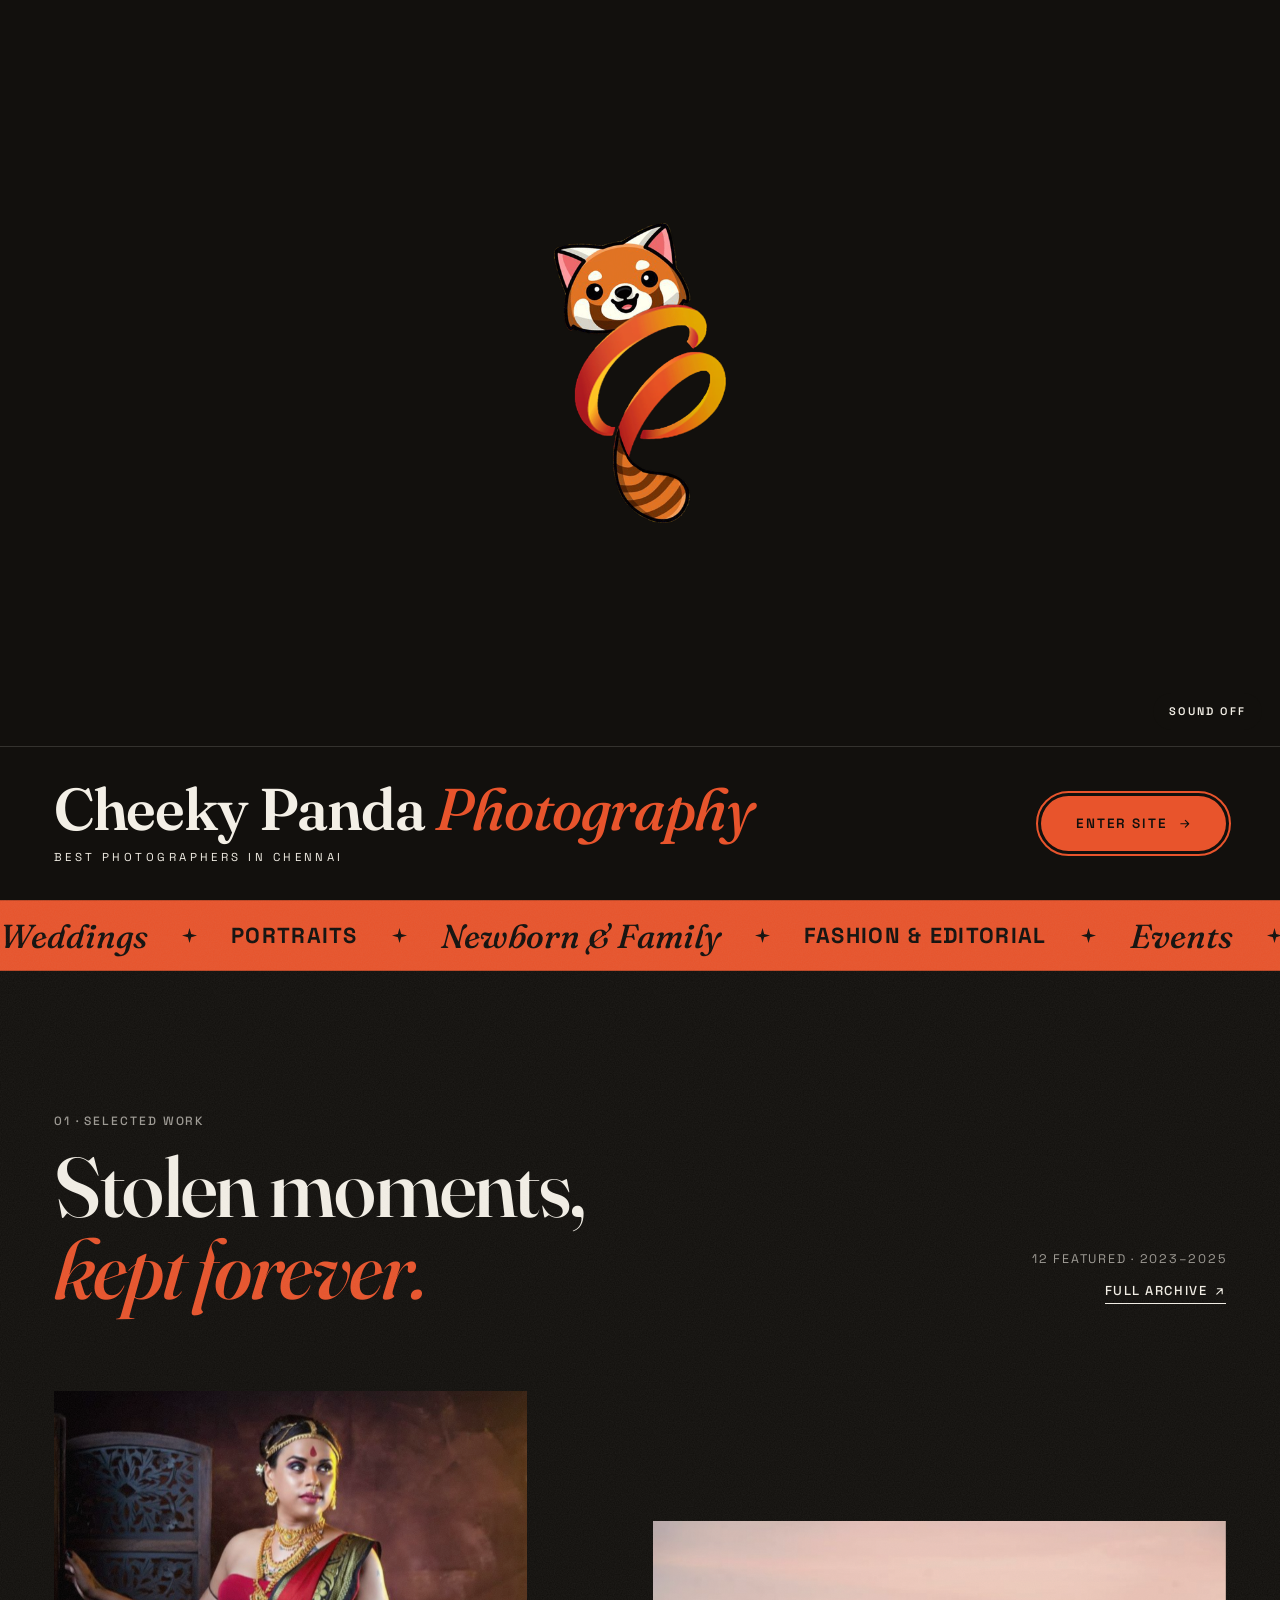
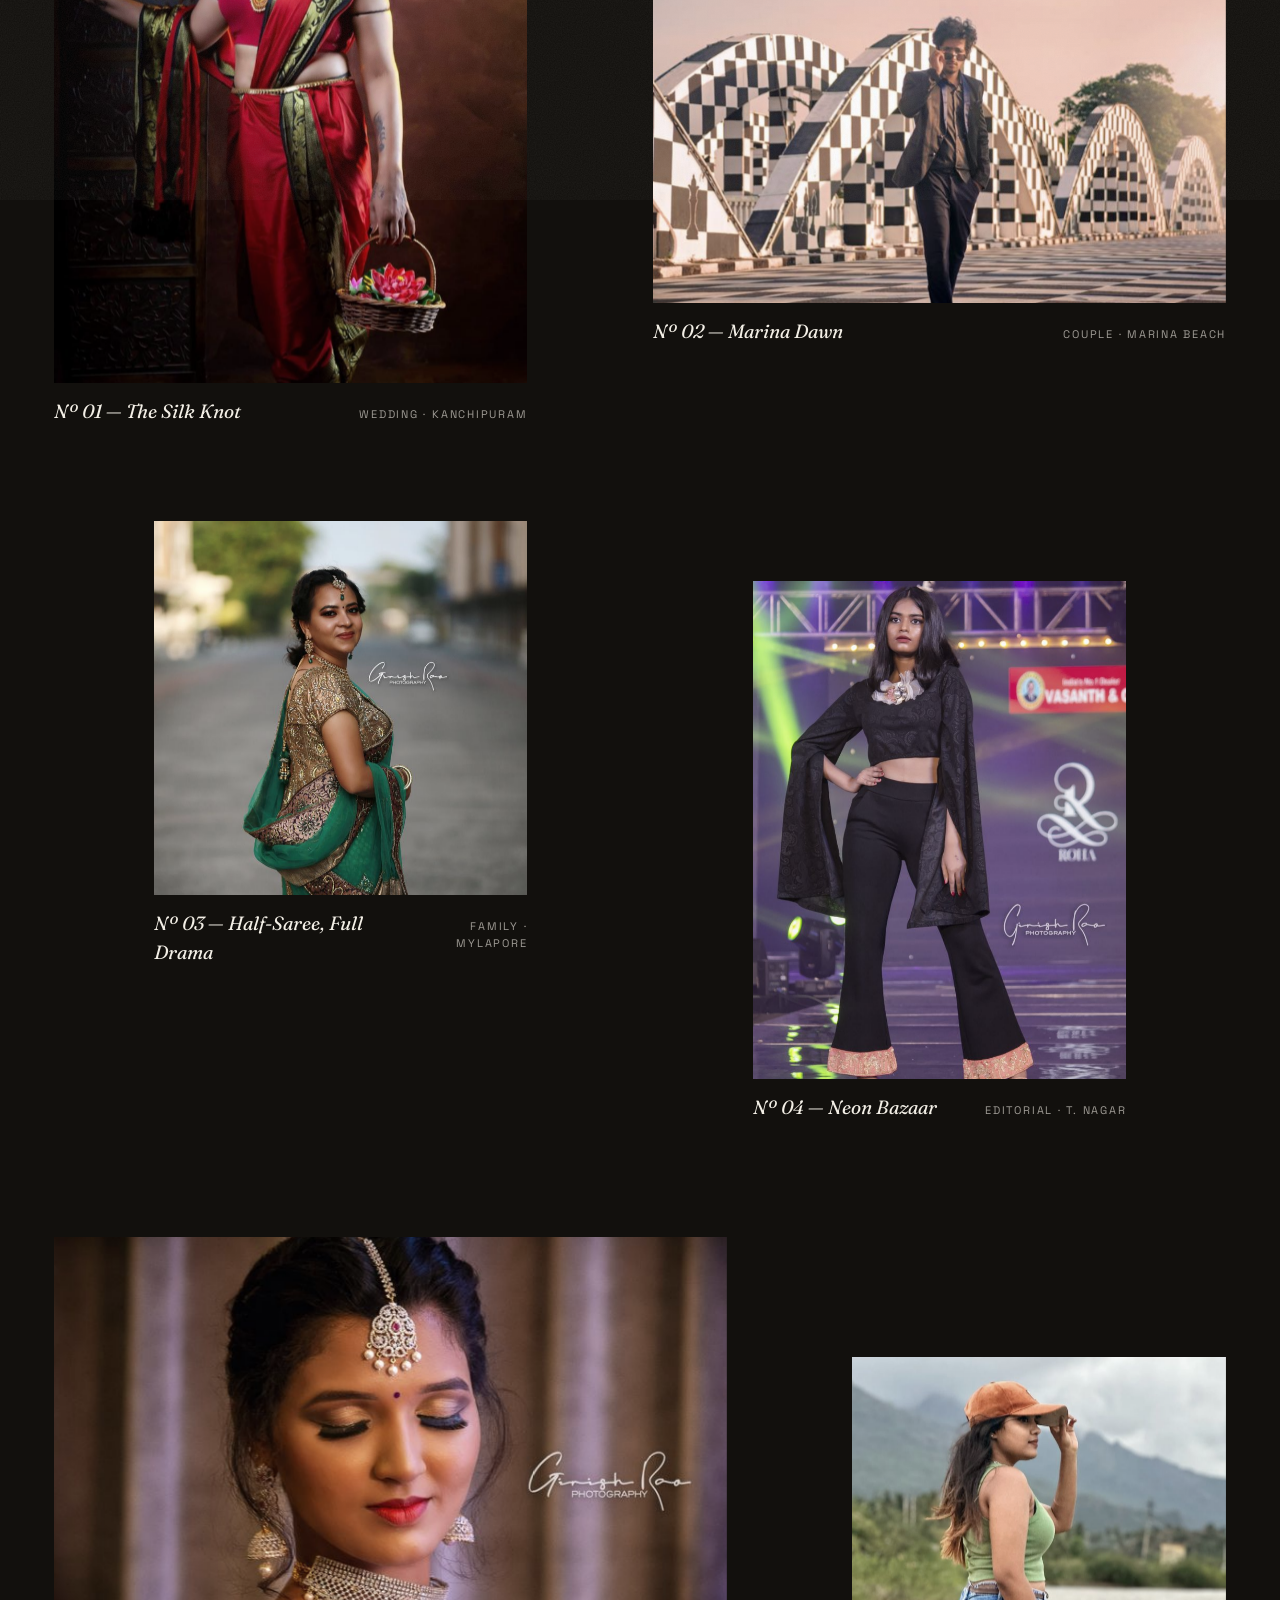
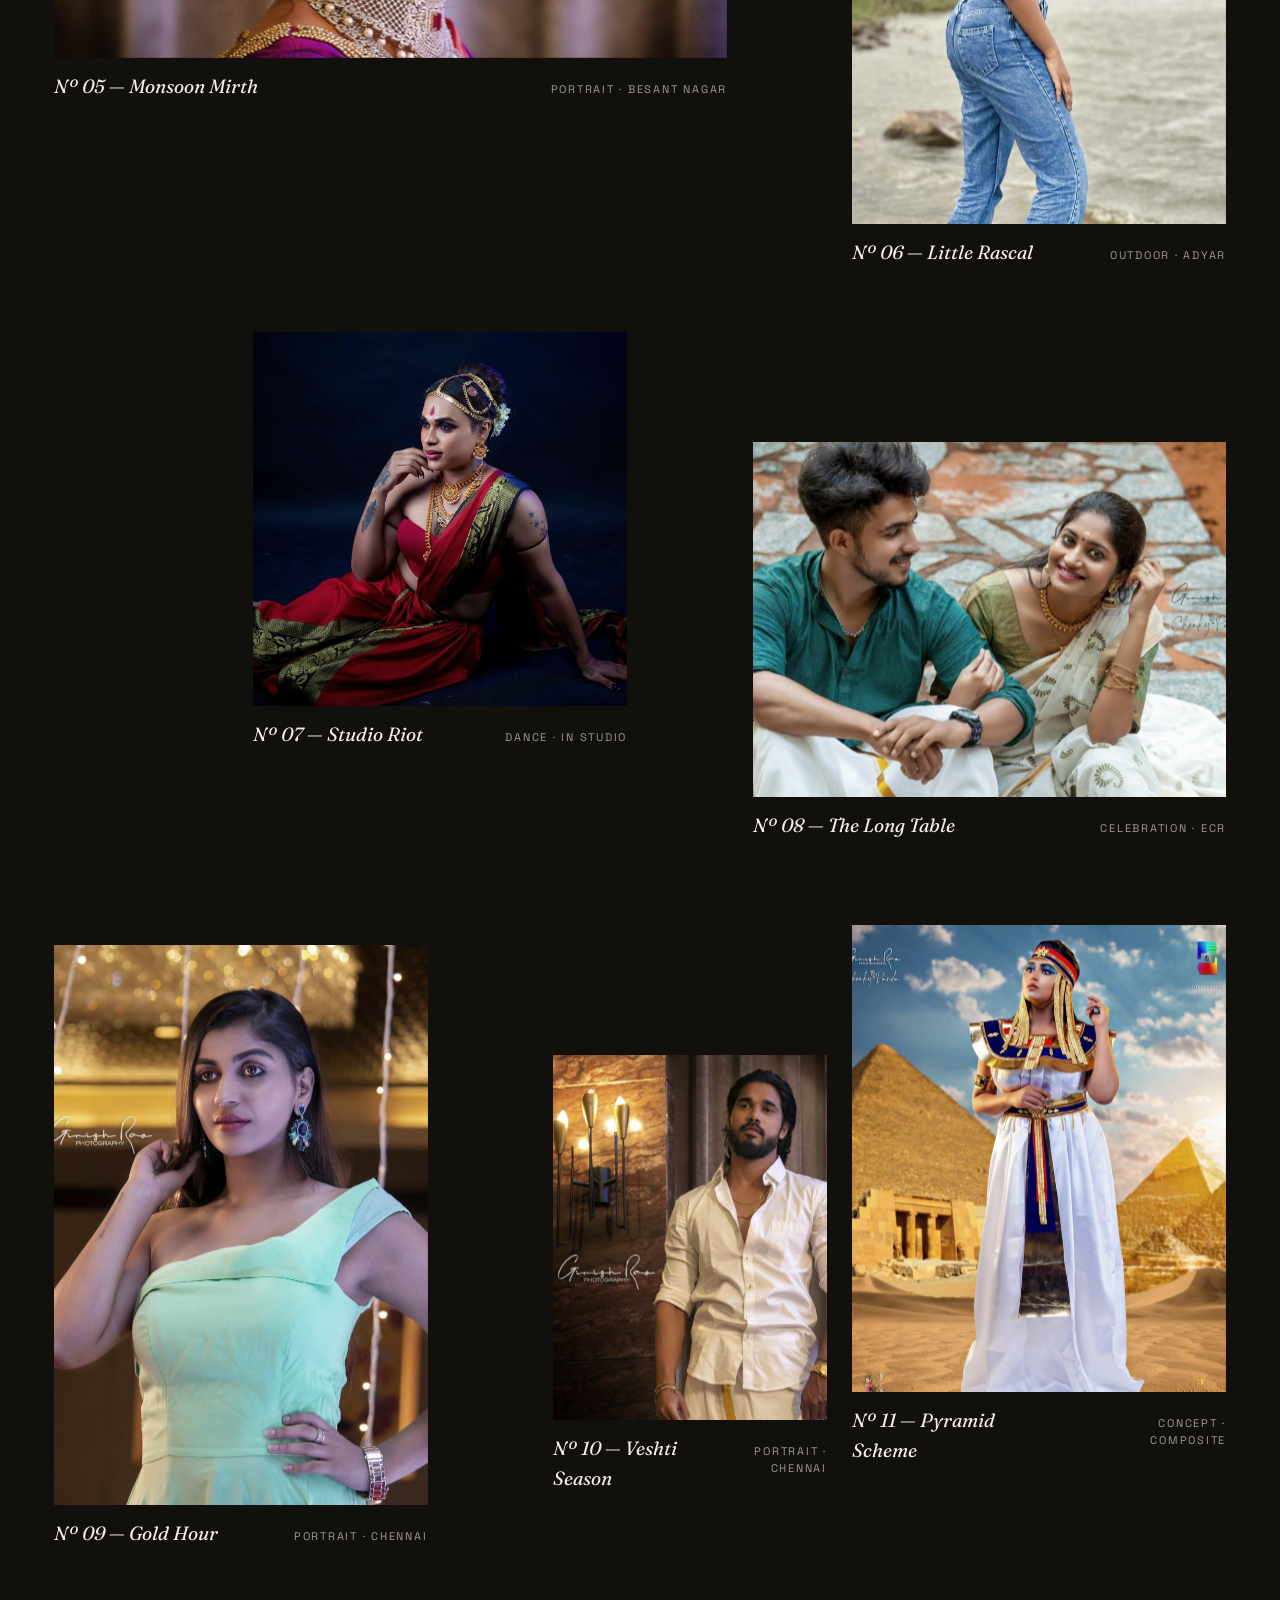
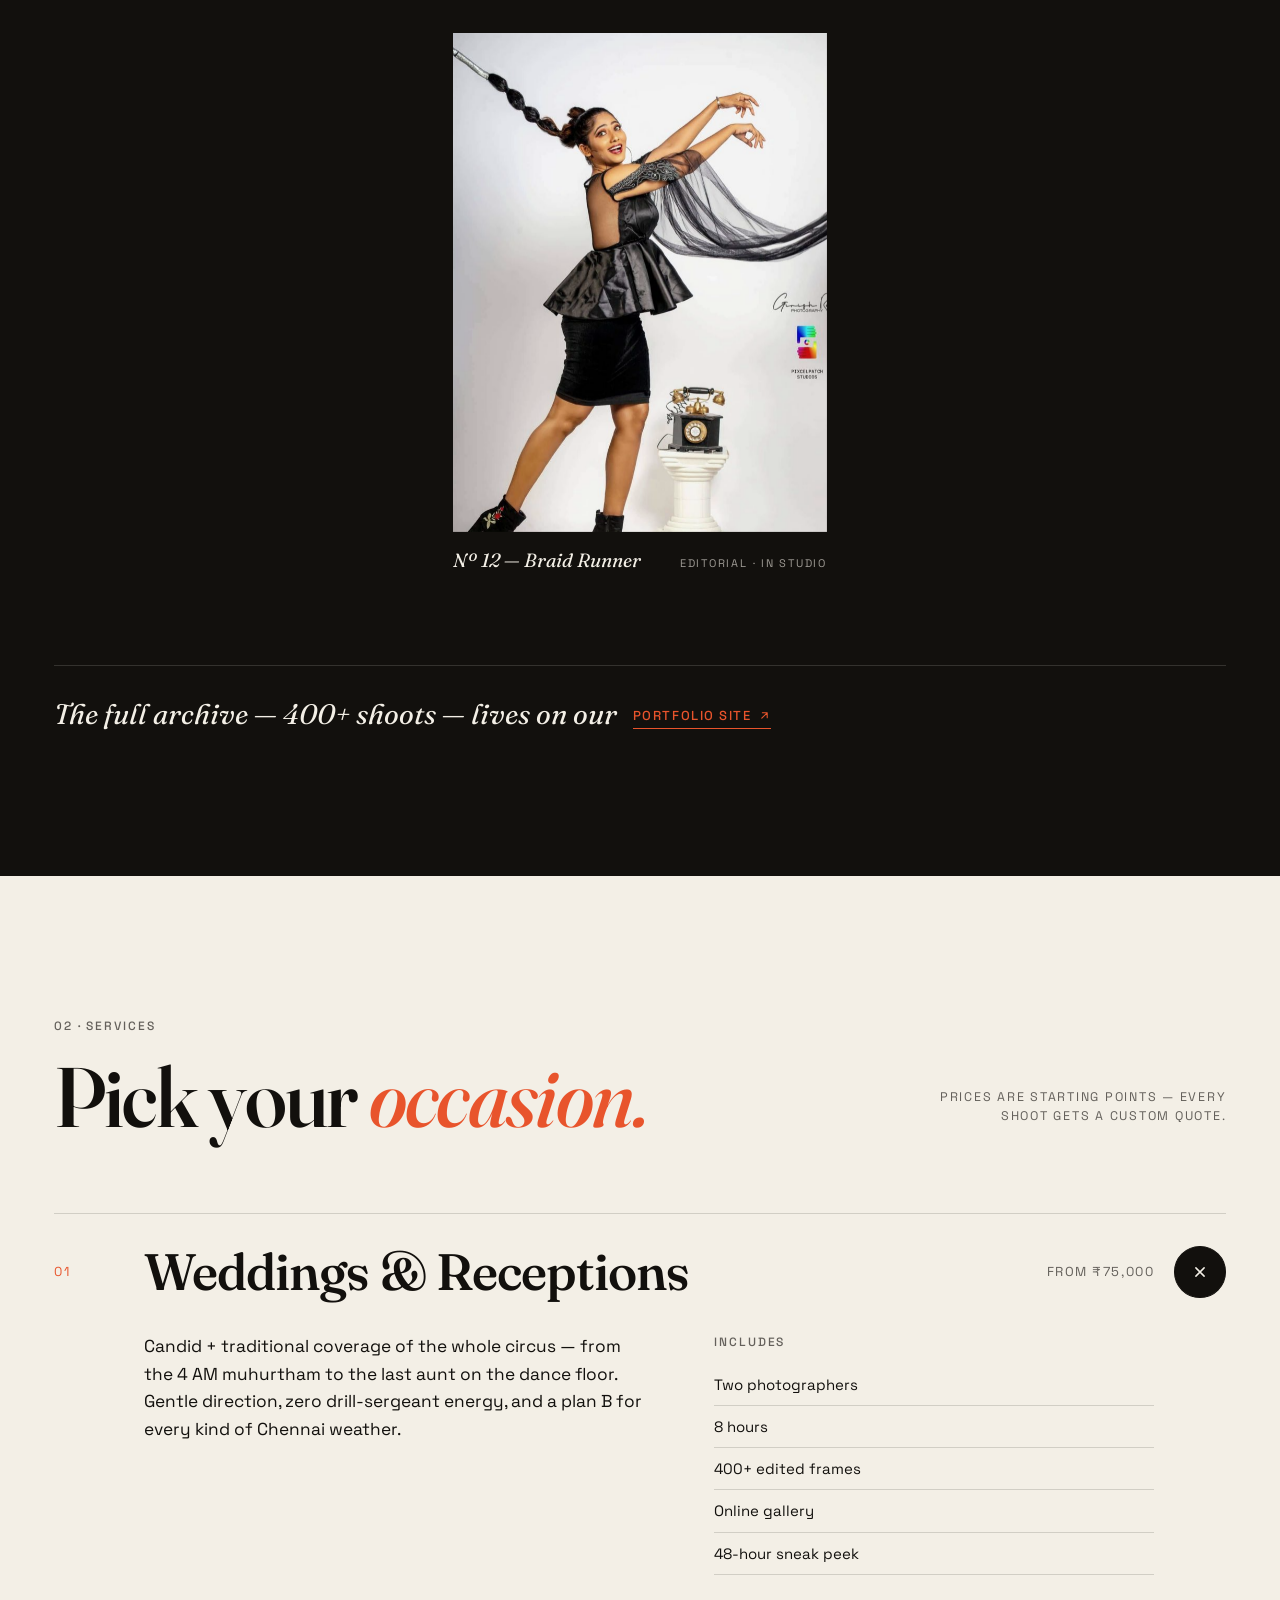
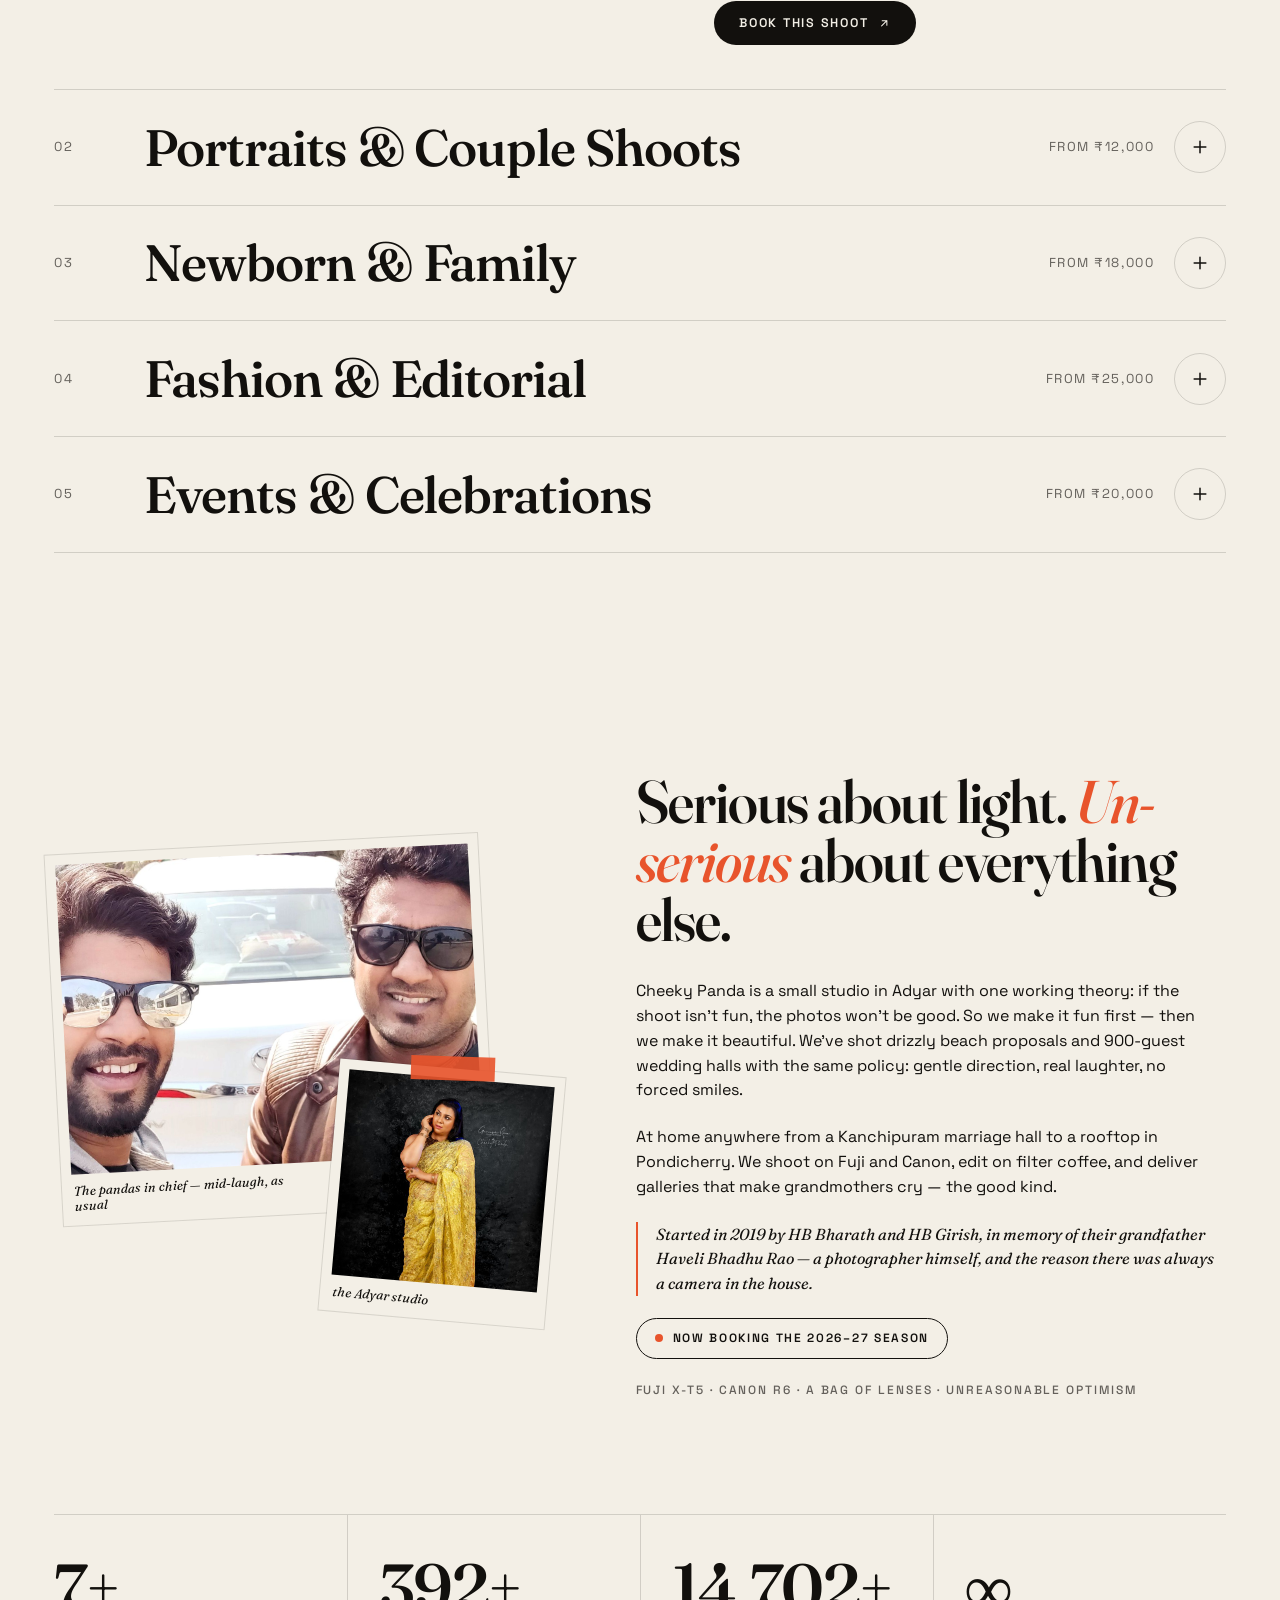
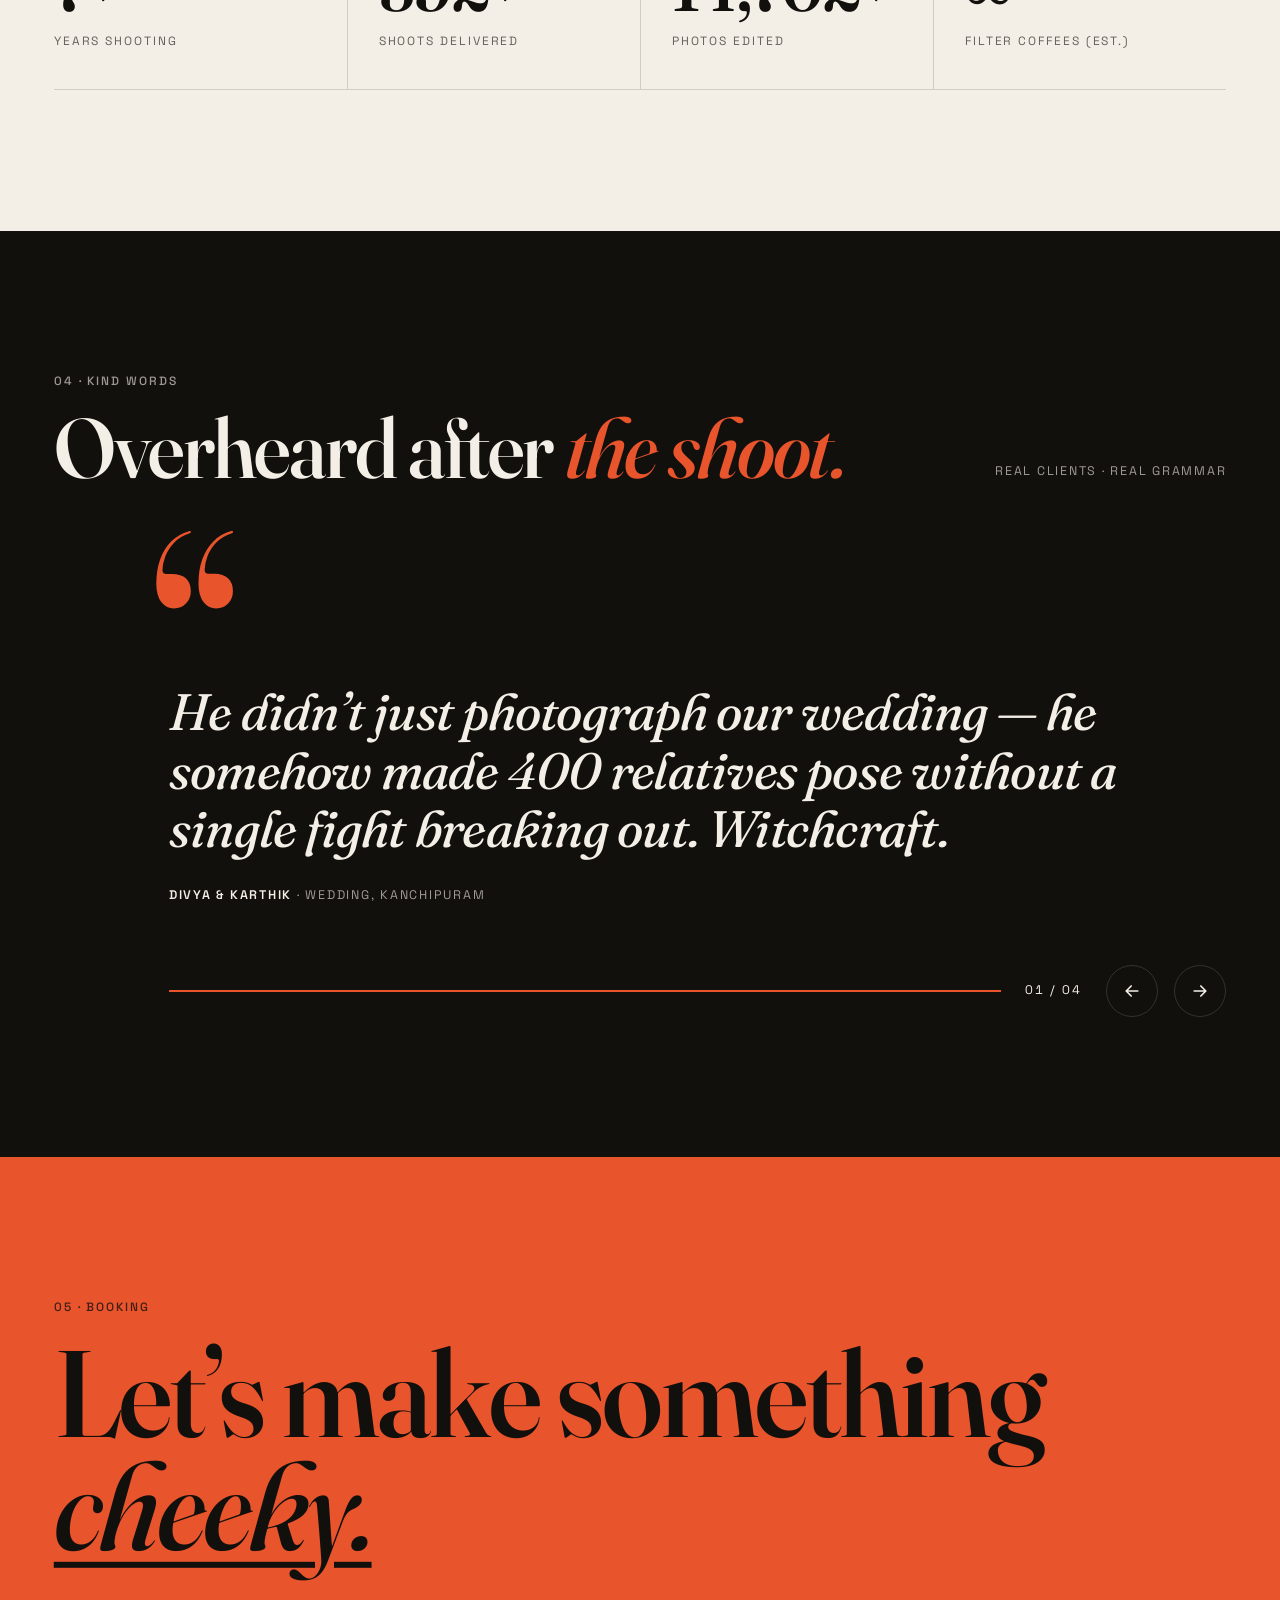
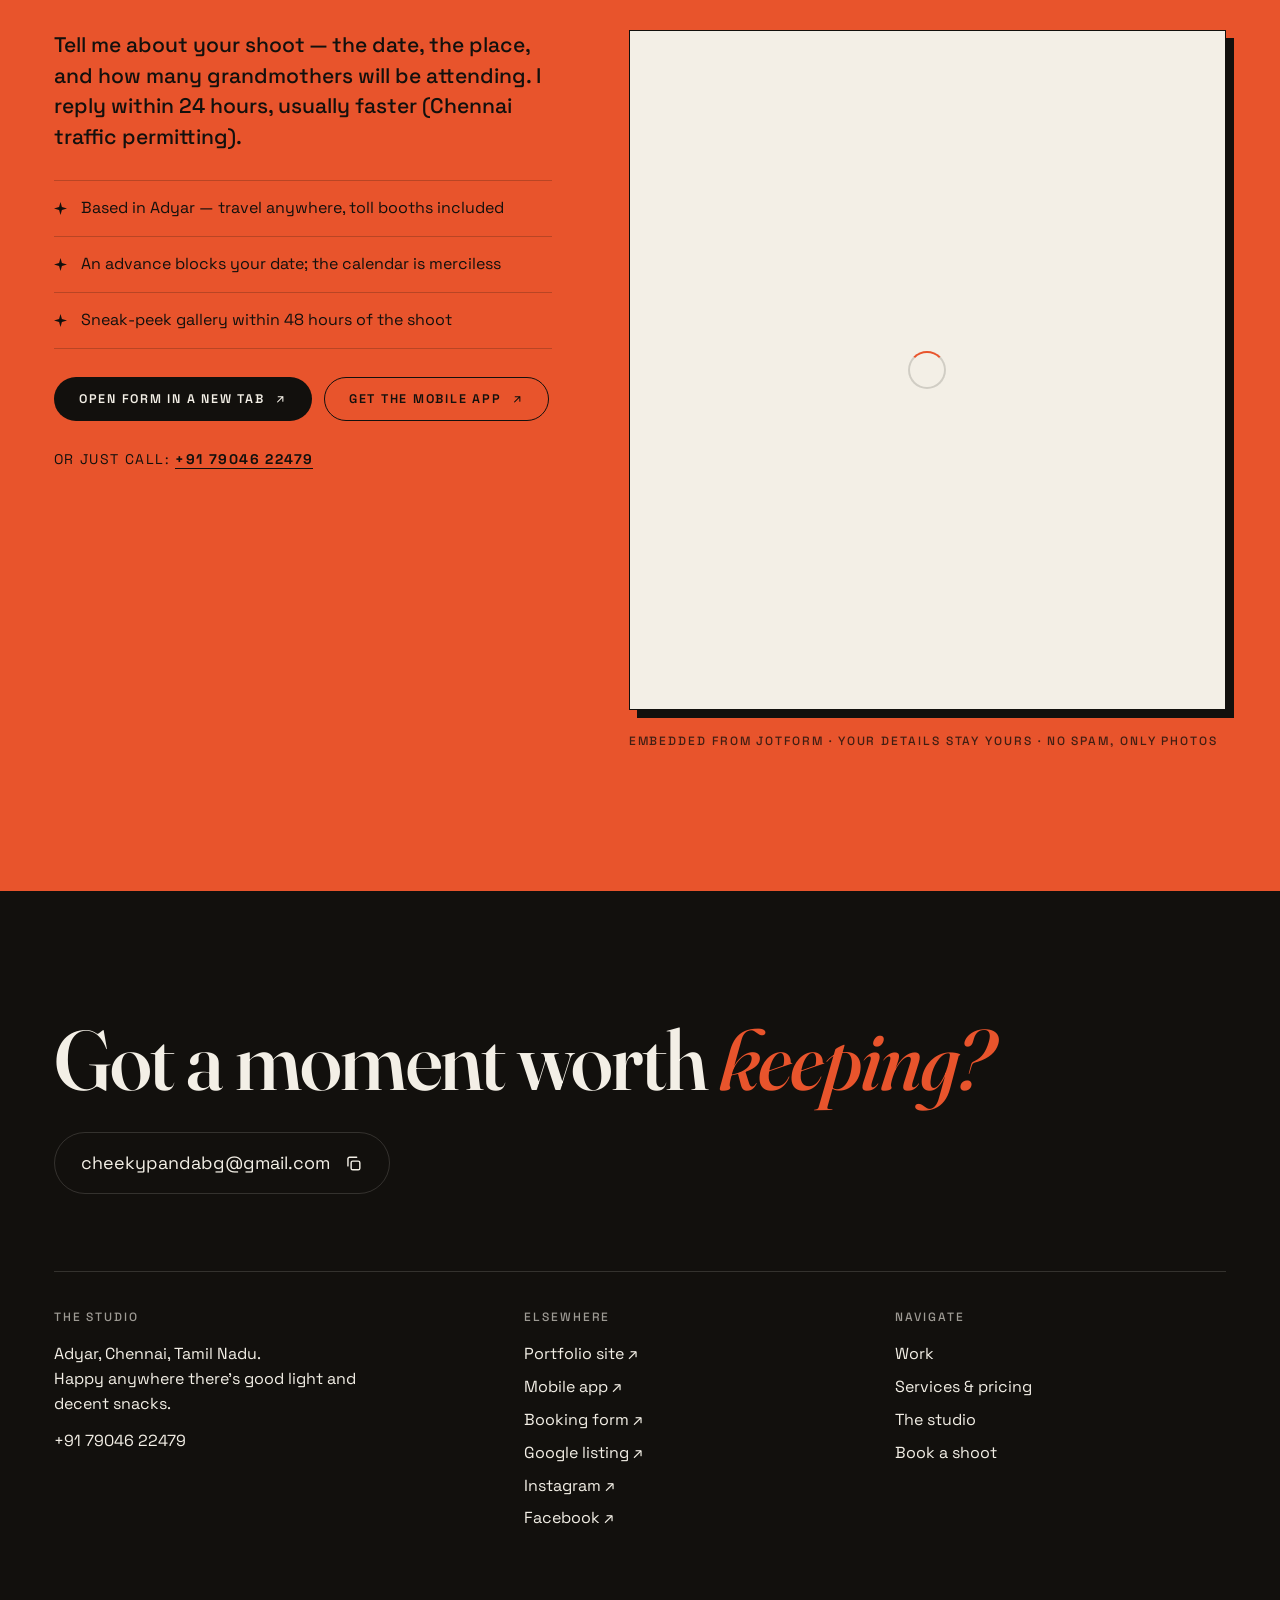
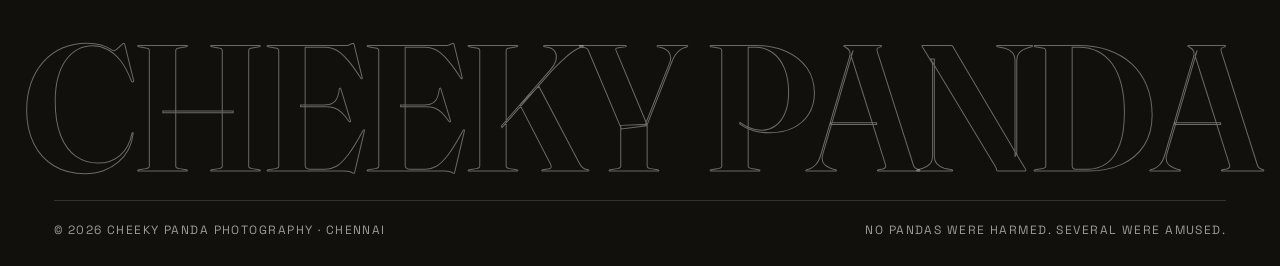
==== commit 5ac32e3a: "Add files via upload" ====
--- a/index.html
+++ b/index.html
@@ -37,7 +37,7 @@
 <link rel="preconnect" href="https://fonts.gstatic.com" crossorigin>
 <link href="https://fonts.googleapis.com/css2?family=Fraunces:ital,opsz,wght@0,9..144,400..700;1,9..144,400..700&family=Space+Grotesk:wght@400;500;600;700&display=swap" rel="stylesheet">
 <link rel="preload" as="image" href="./images/hero-couple-kanchipuram.jpg">
-<link rel="stylesheet" href="./assets/style.css">
+<link rel="stylesheet" href="./assets/style.css?v=3">
 <script>document.documentElement.classList.add('js');</script>
 
 <script type="application/ld+json">
@@ -547,6 +547,6 @@
 <div class="cur-dot" id="cur-dot" aria-hidden="true"></div>
 <div class="cur-ring" id="cur-ring" aria-hidden="true"><span>VIEW</span></div>
 
-<script src="./assets/main.js" defer></script>
+<script src="./assets/main.js?v=3" defer></script>
 </body>
 </html>
--- a/assets/style.css
+++ b/assets/style.css
@@ -76,6 +76,8 @@
 .gate__logo{height:min(46%,300px);width:auto}
 /* the clip has black bars baked in top and bottom: scale them out of frame */
 .gate__video{position:absolute;inset:0;width:100%;height:100%;object-fit:cover;transform:scale(1.2)}
+.gate__video::-webkit-media-controls,.gate__video::-webkit-media-controls-start-playback-button{display:none!important;-webkit-appearance:none}
+.gate__video.is-blocked{visibility:hidden}
 .gate__bar{display:flex;align-items:center;justify-content:space-between;gap:20px 40px;flex-wrap:wrap;padding:clamp(18px,2.6vw,34px) var(--pad);border-top:1px solid rgba(243,239,230,.15)}
 .gate__name{font-family:var(--serif);font-weight:600;font-size:clamp(30px,4.6vw,64px);line-height:1;letter-spacing:-.02em;animation:gateIn .9s var(--ease) .1s both}
 .gate__name em{color:var(--verm);font-weight:500}
@@ -338,7 +340,7 @@
 /* CURSOR */
 .cur-dot,.cur-ring{display:none}
 .has-cursor,.has-cursor *{cursor:none!important}
-.has-cursor .cur-dot,.has-cursor .cur-ring{display:grid;position:fixed;left:0;top:0;pointer-events:none;z-index:1400;border-radius:50%;place-items:center}
+.has-cursor .cur-dot,.has-cursor .cur-ring{display:grid;position:fixed;left:0;top:0;pointer-events:none;z-index:1600;border-radius:50%;place-items:center}
 .cur-dot{width:8px;height:8px;margin:-4px 0 0 -4px;background:#fff;mix-blend-mode:difference}
 .cur-ring{width:38px;height:38px;margin:-19px 0 0 -19px;border:1.5px solid var(--verm);transition:width .3s var(--ease),height .3s var(--ease),margin .3s var(--ease),background .3s,opacity .3s}
 .cur-ring span{font-size:11px;font-weight:700;letter-spacing:.18em;color:var(--ink);opacity:0;transition:opacity .2s}
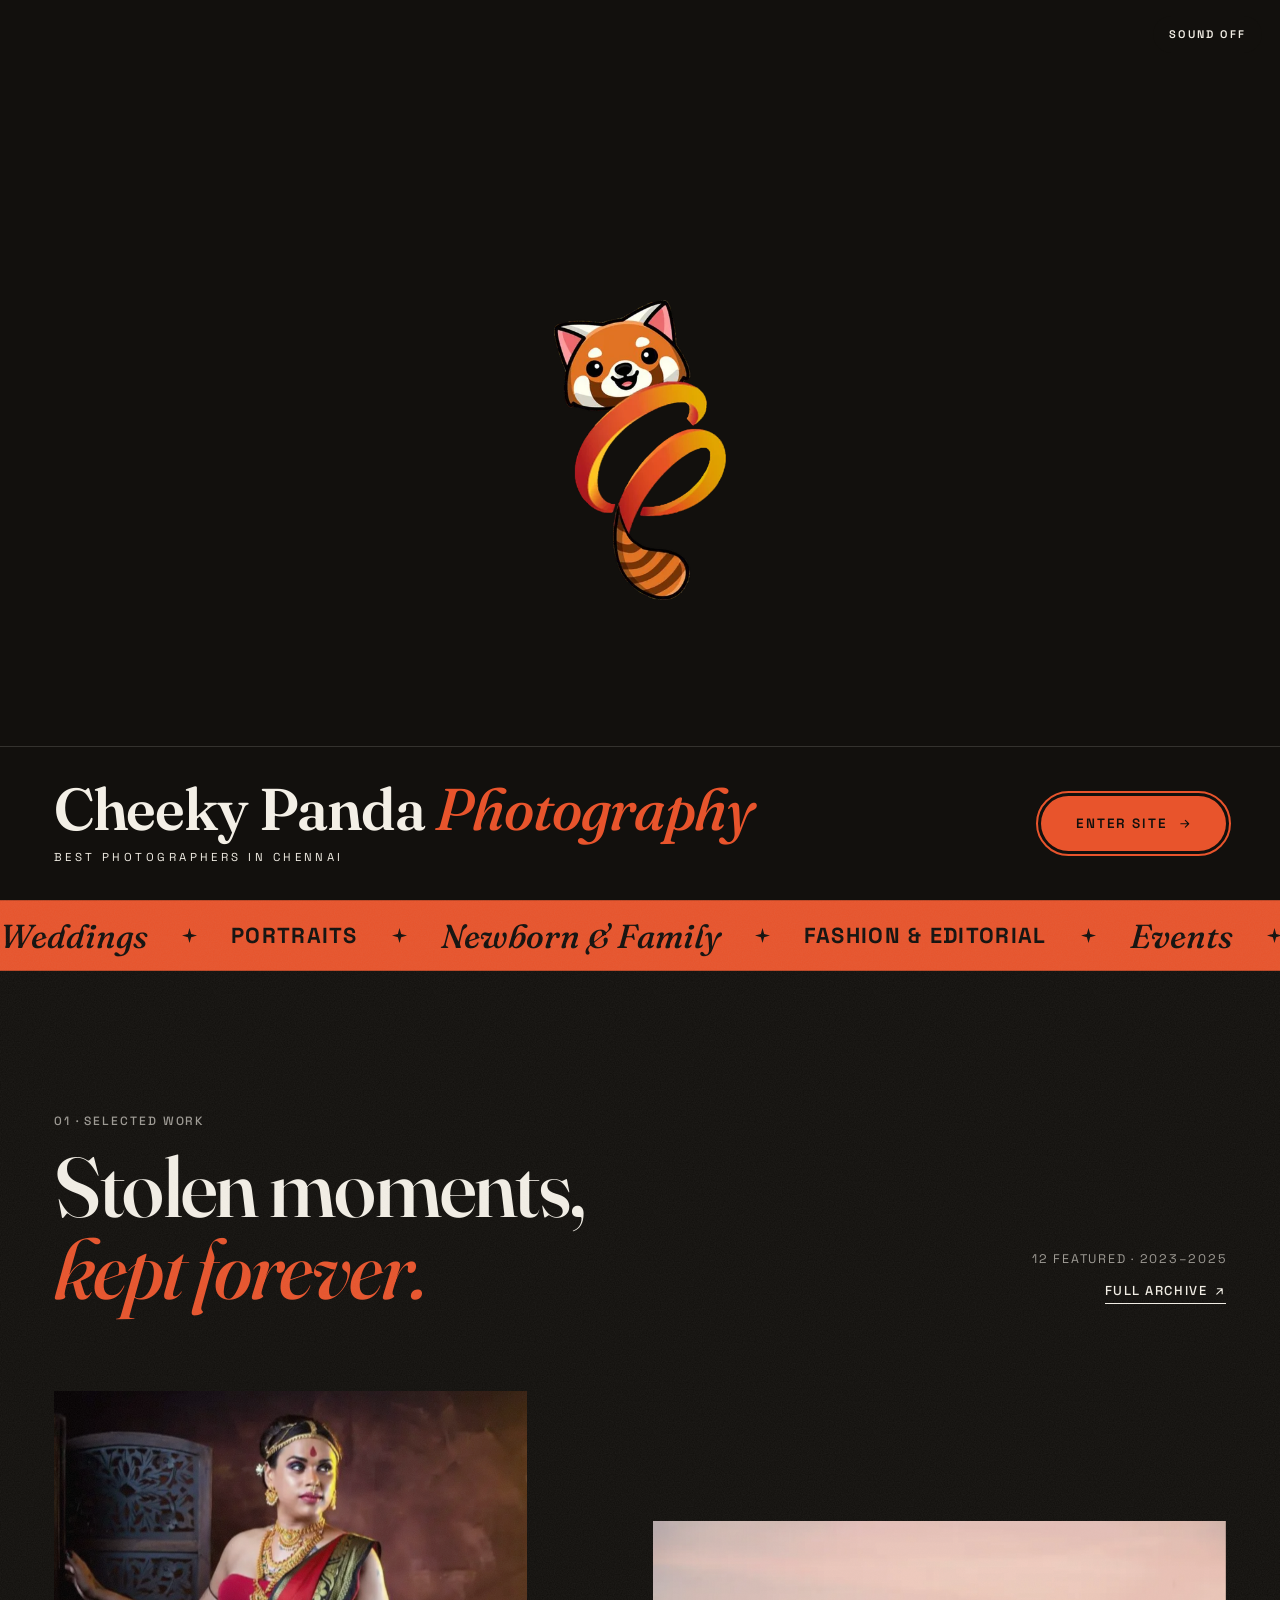
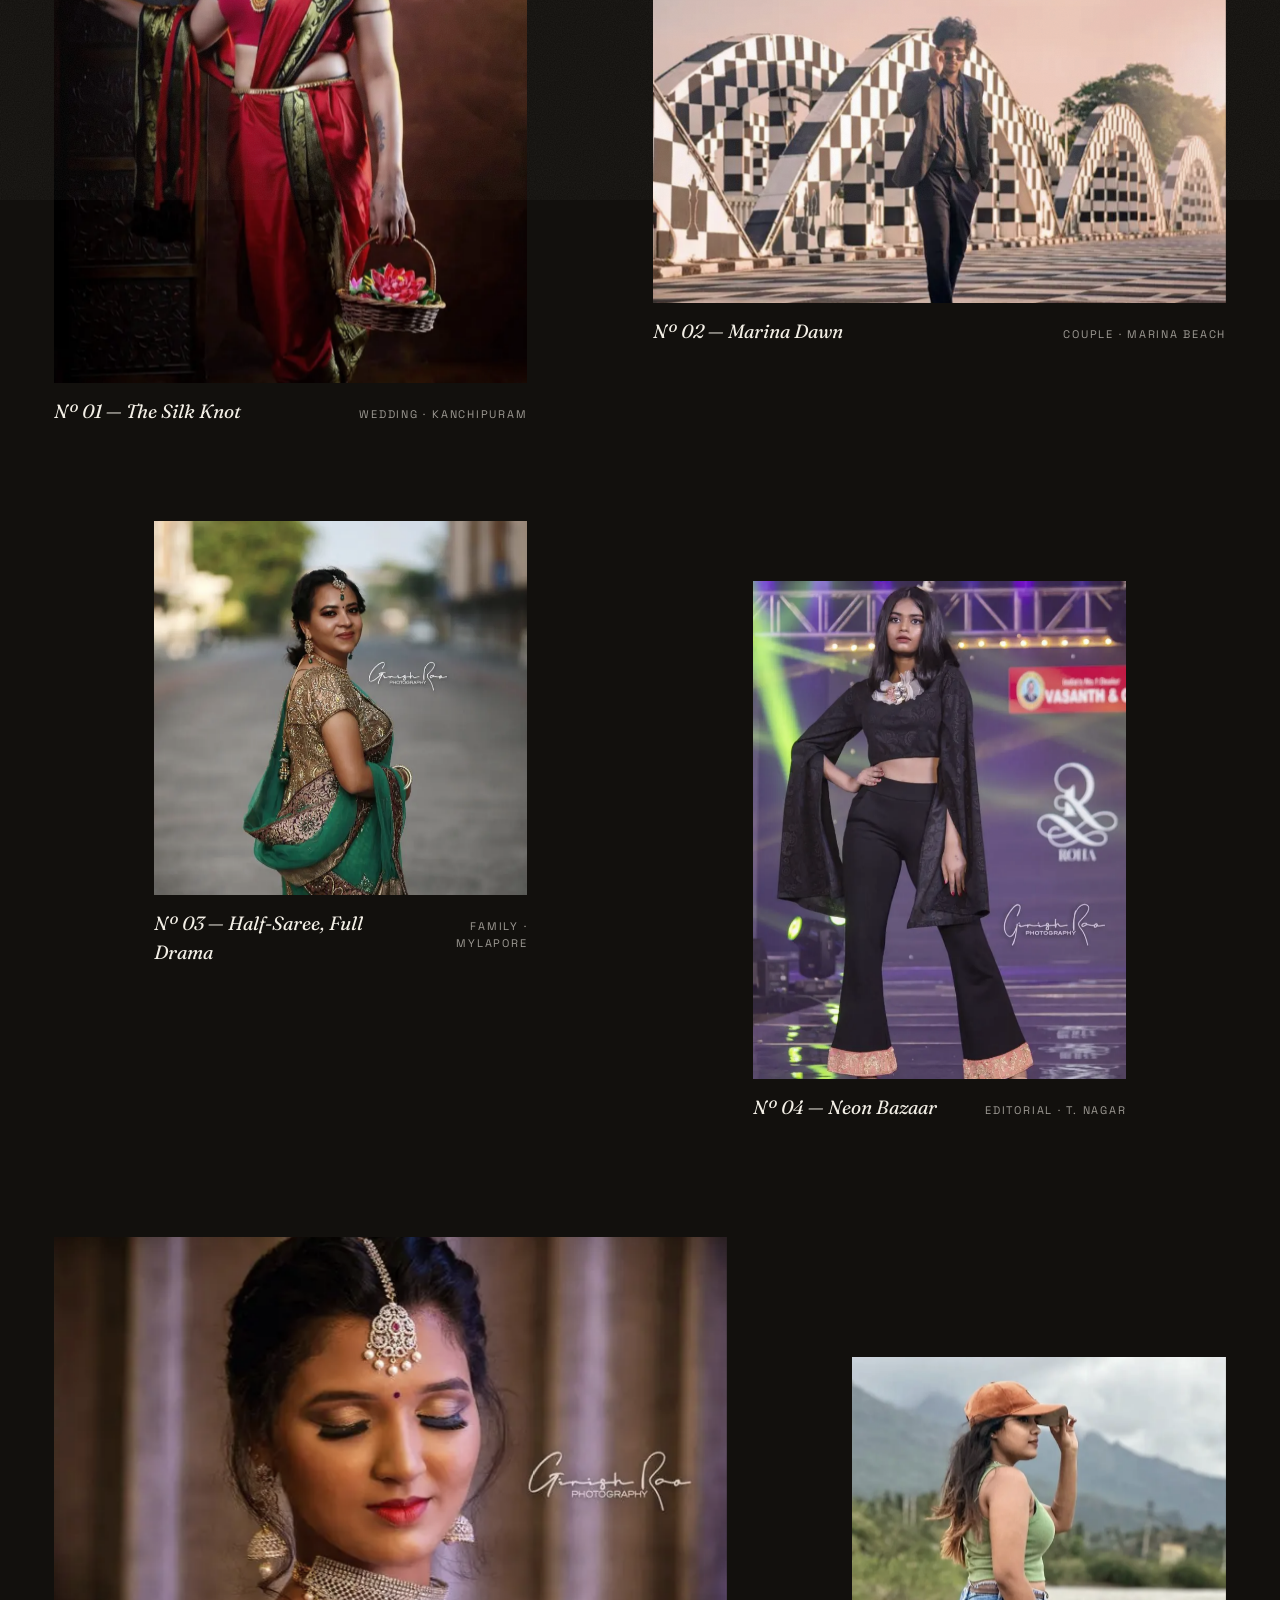
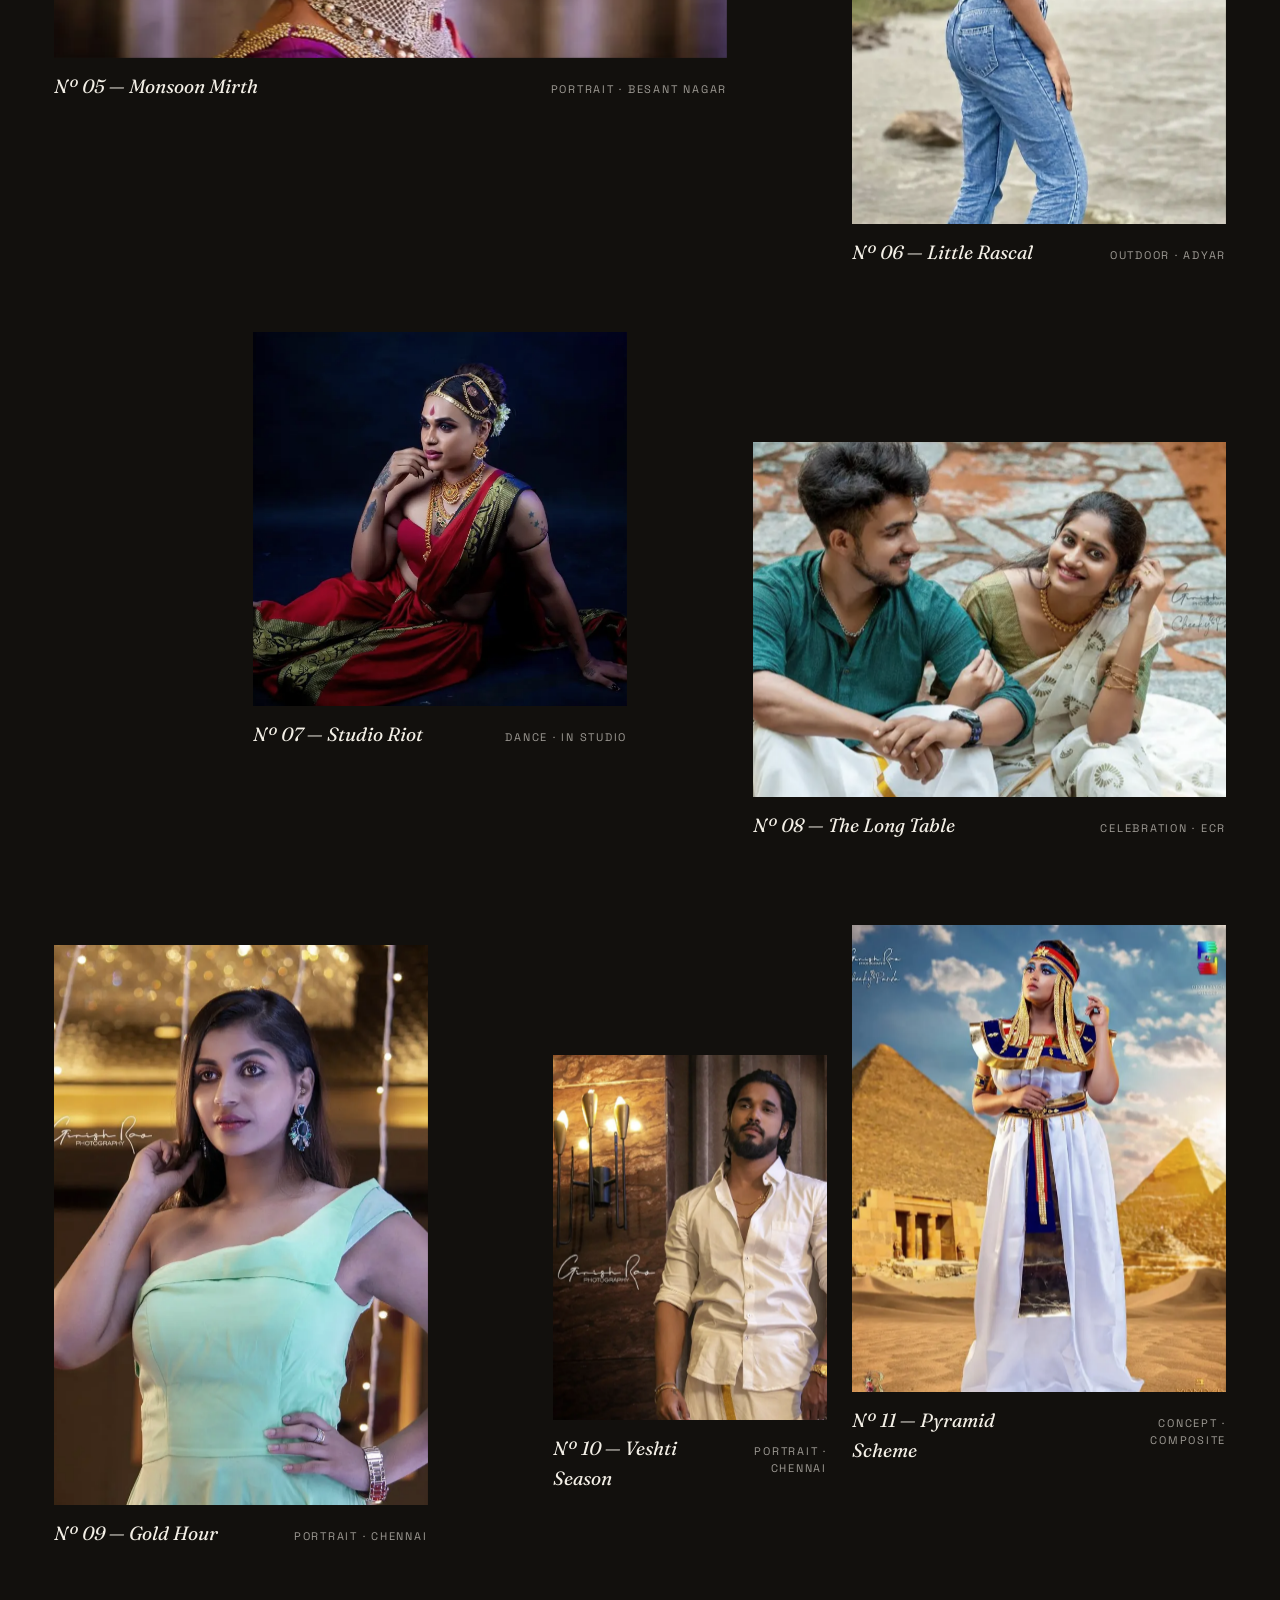
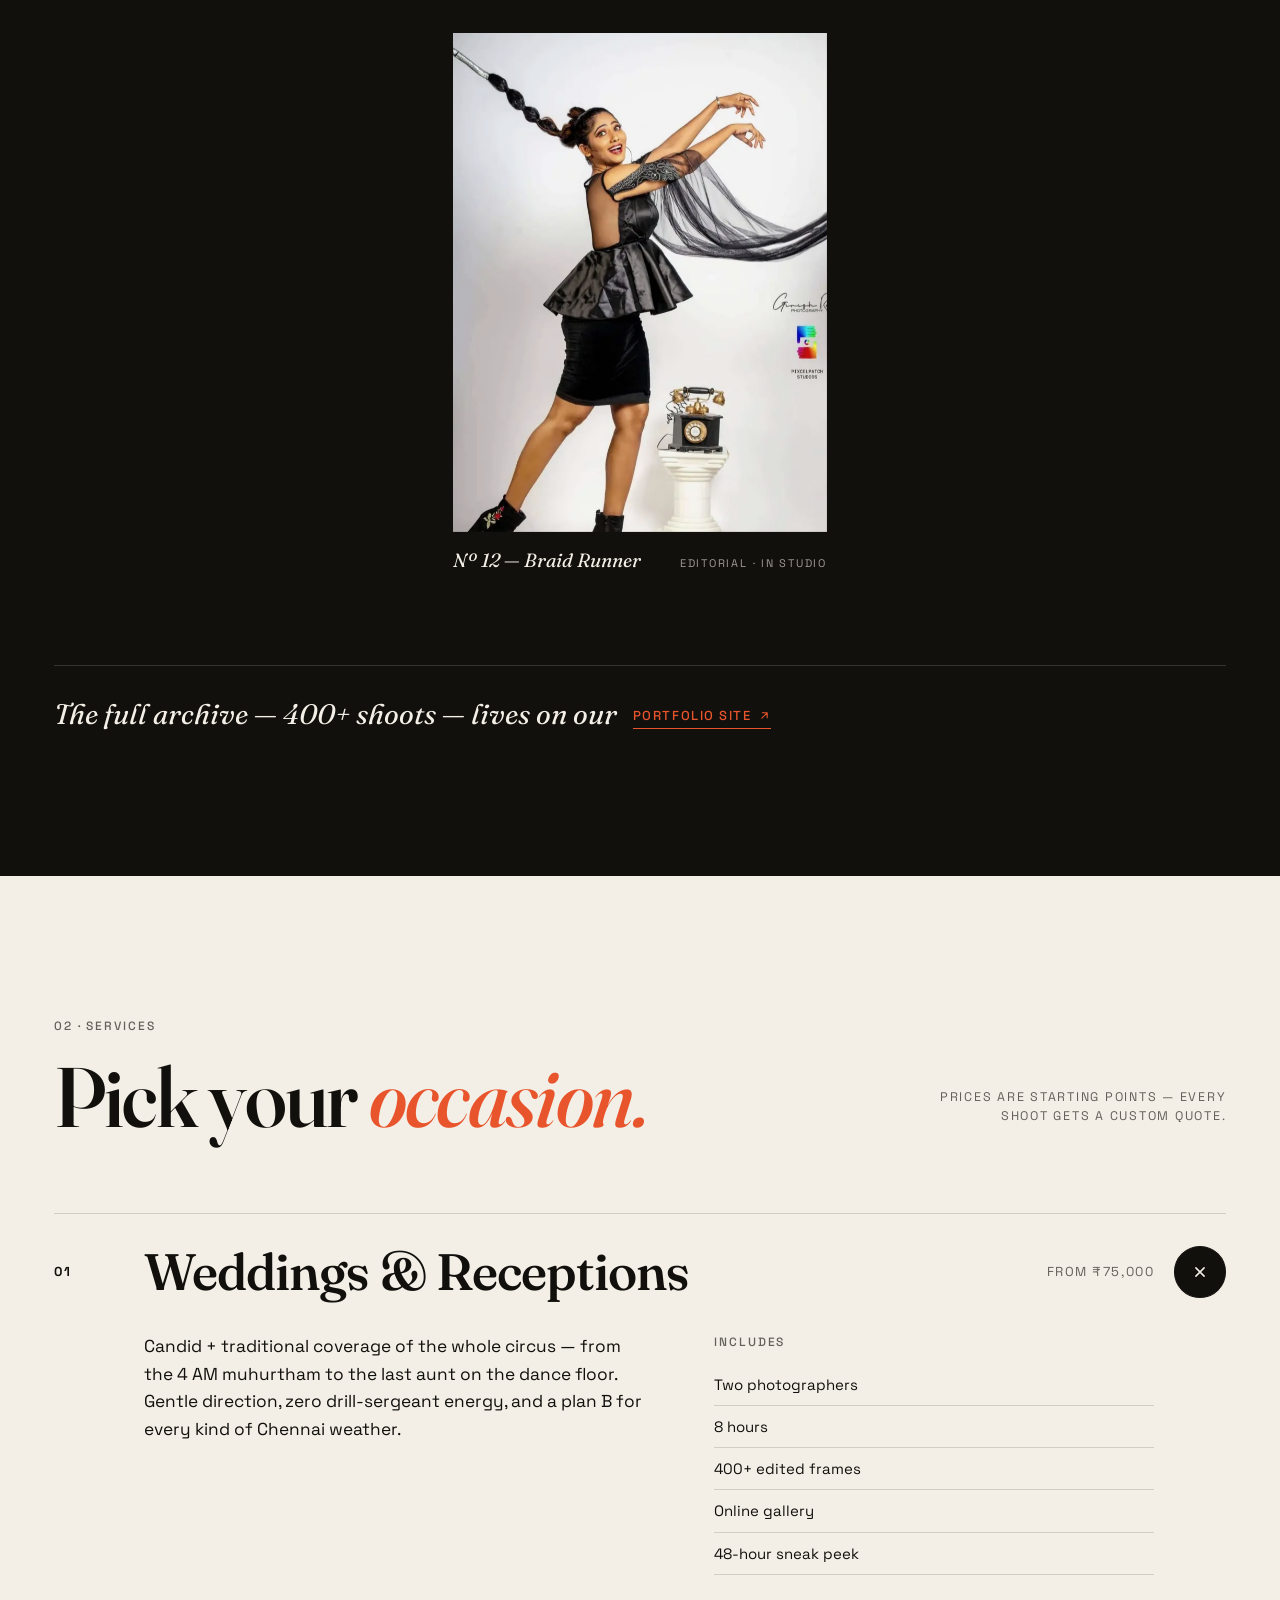
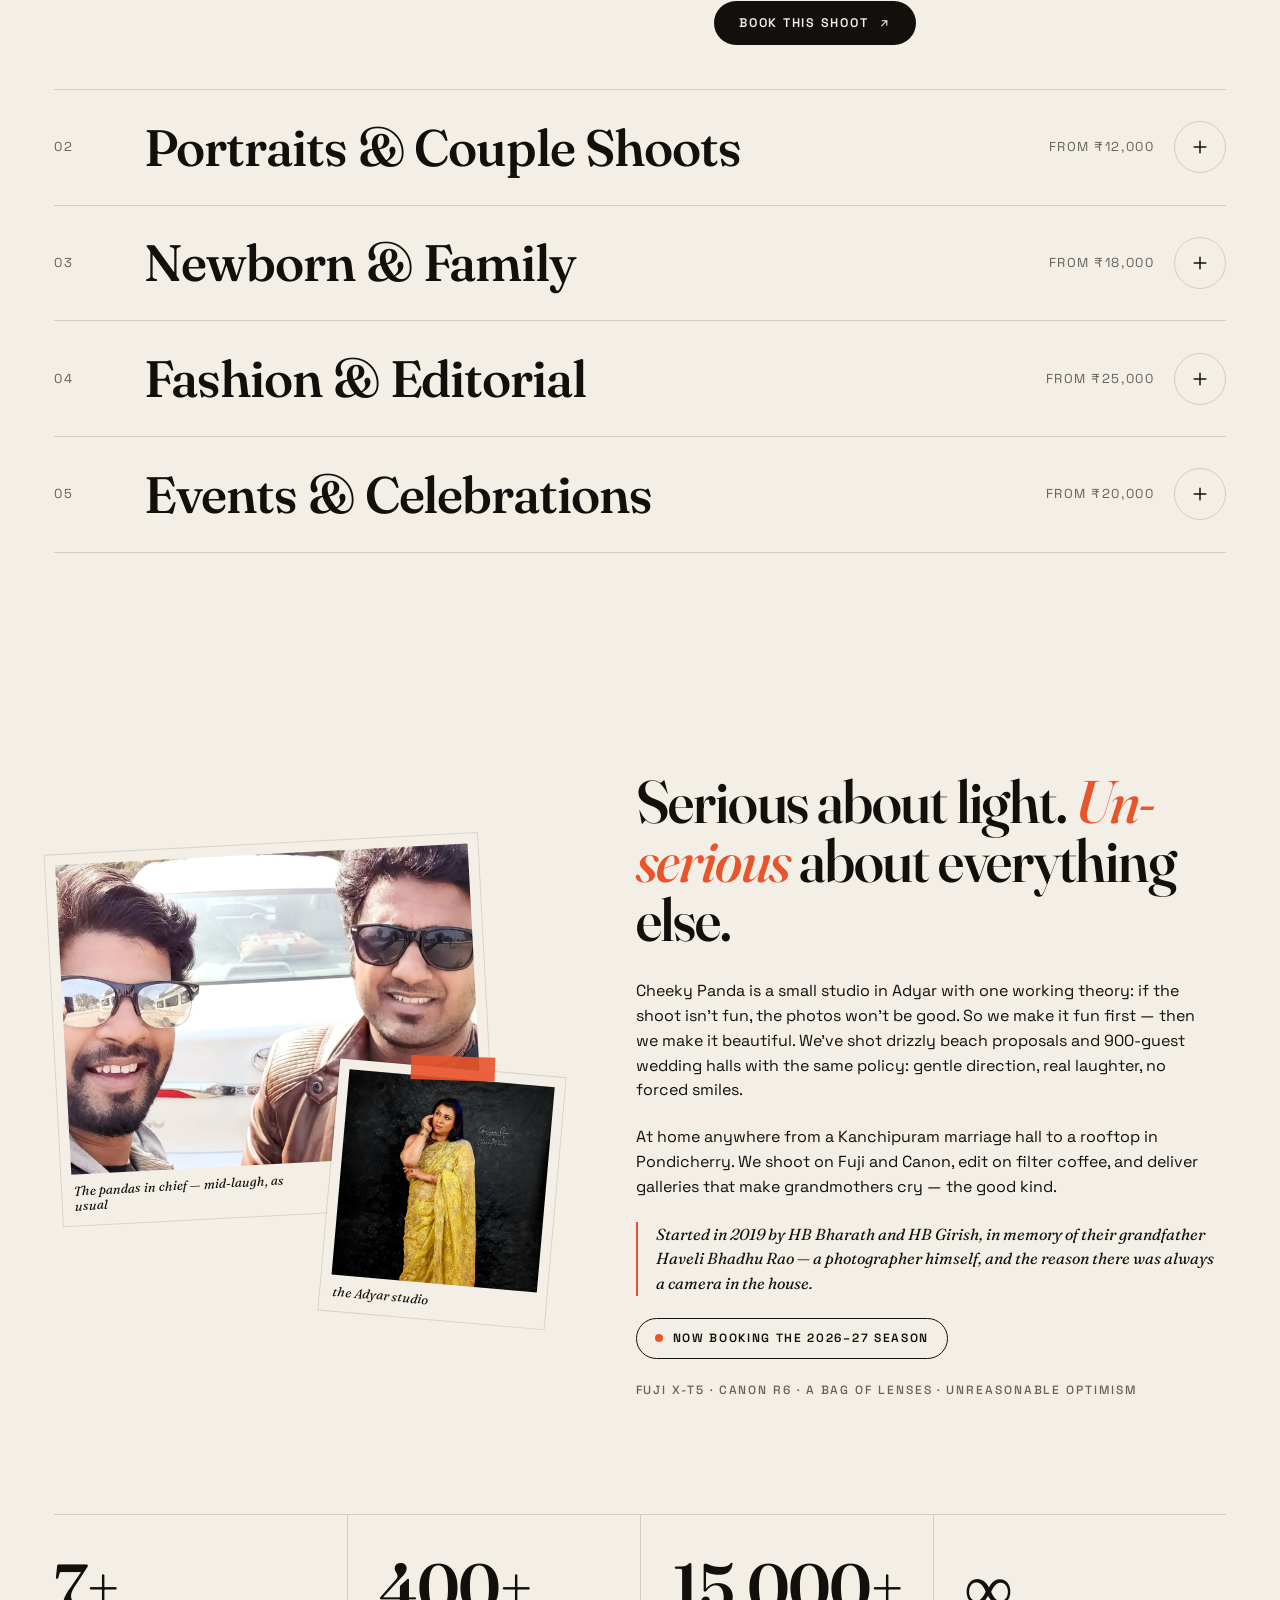
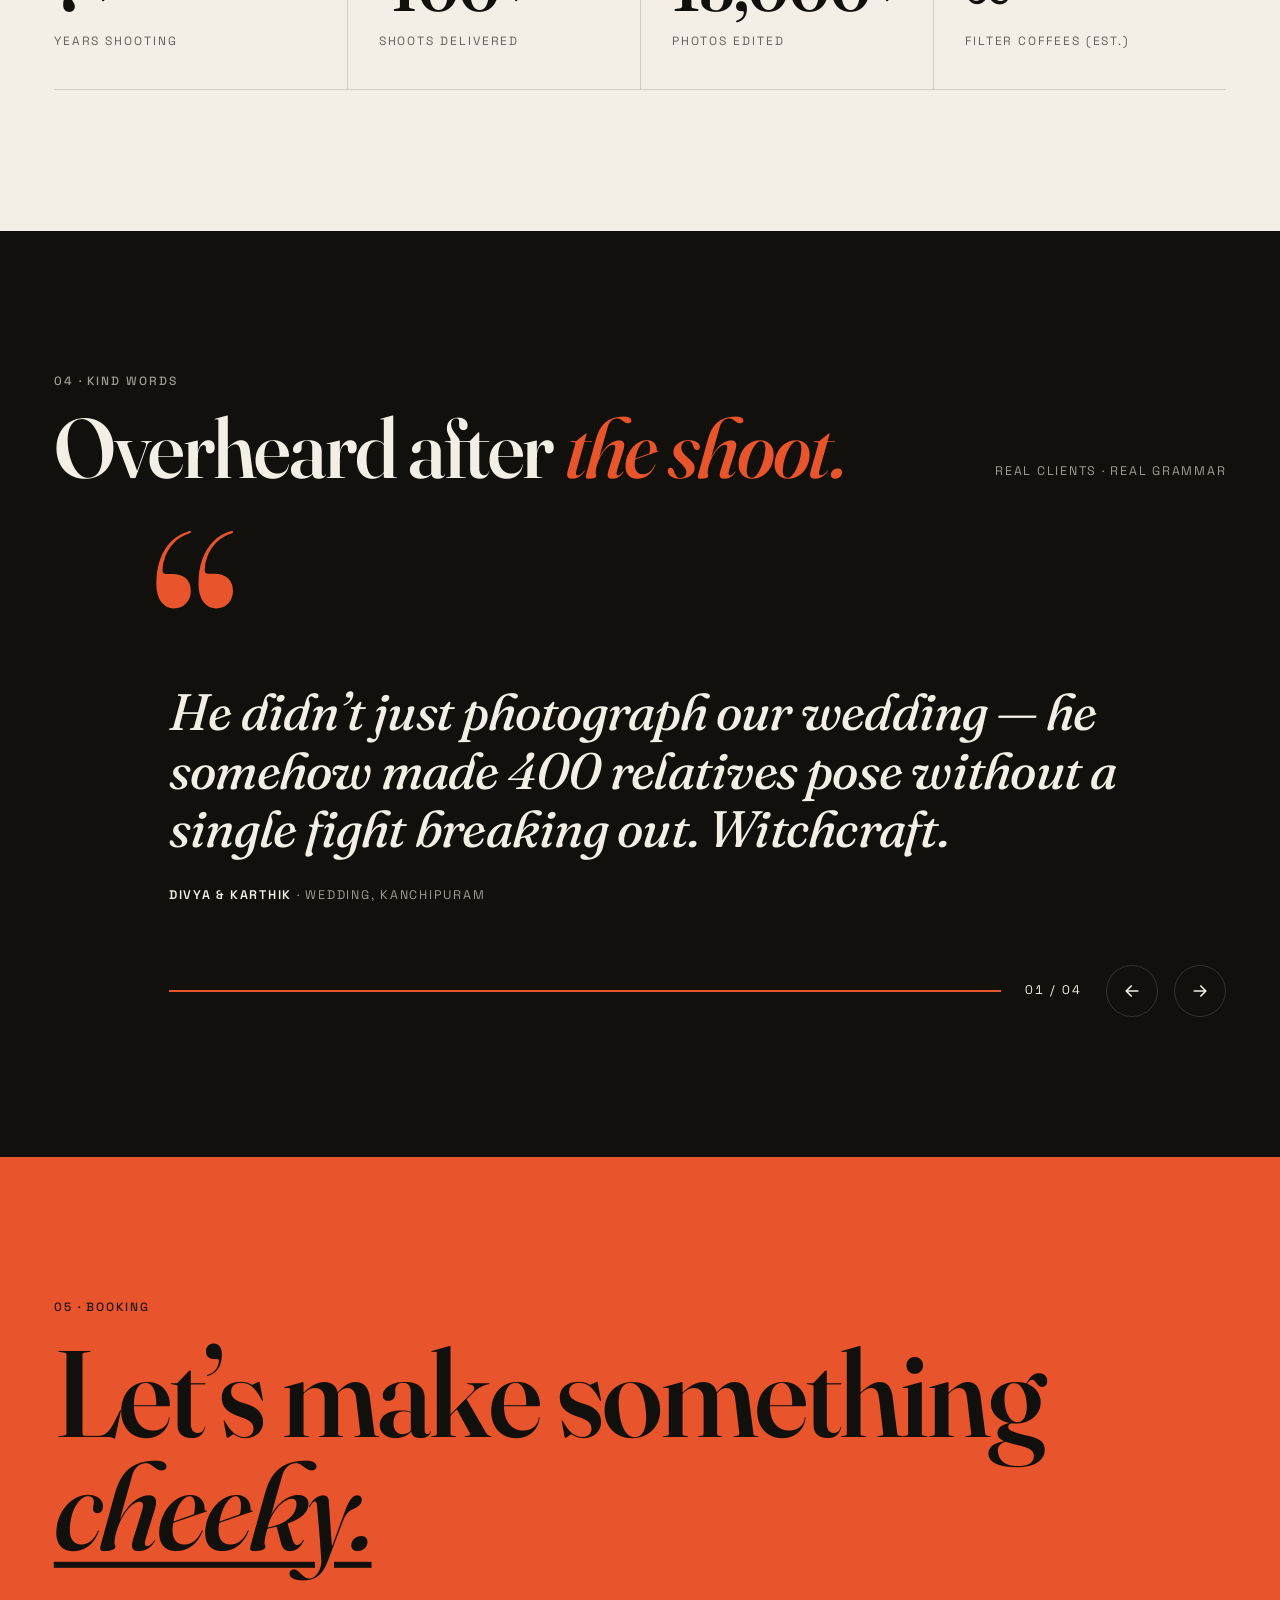
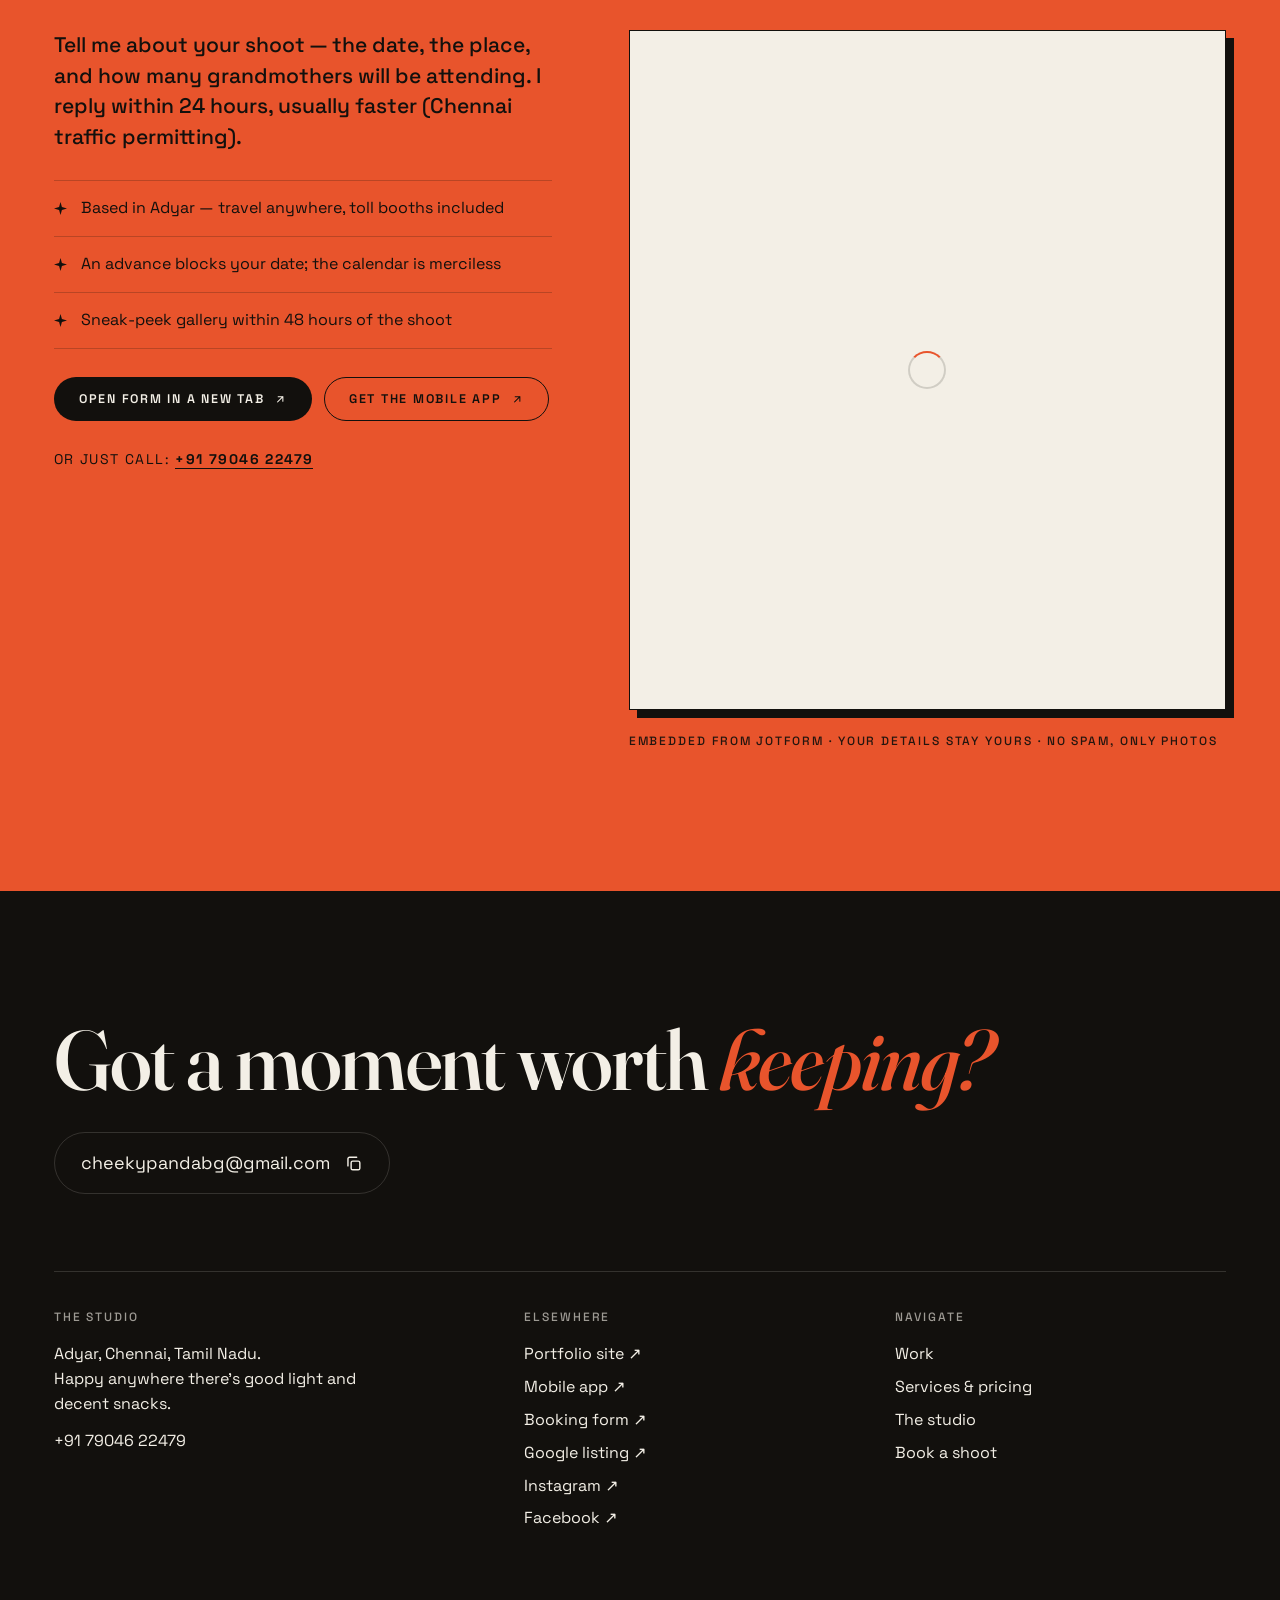
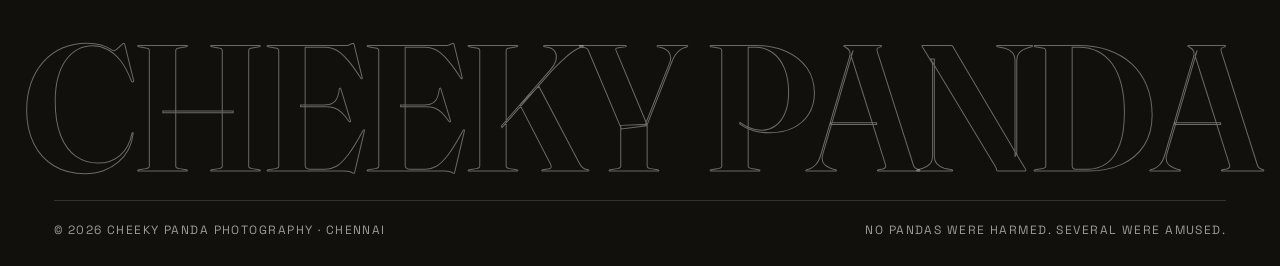
==== commit 92f4eccf: "Add files via upload" ====
--- a/index.html
+++ b/index.html
@@ -33,11 +33,9 @@
 <link rel="apple-touch-icon" href="./assets/apple-touch-icon.png">
 <link rel="manifest" href="./assets/site.webmanifest">
 
-<link rel="preconnect" href="https://fonts.googleapis.com">
-<link rel="preconnect" href="https://fonts.gstatic.com" crossorigin>
-<link href="https://fonts.googleapis.com/css2?family=Fraunces:ital,opsz,wght@0,9..144,400..700;1,9..144,400..700&family=Space+Grotesk:wght@400;500;600;700&display=swap" rel="stylesheet">
-<link rel="preload" as="image" href="./images/hero-couple-kanchipuram.jpg">
-<link rel="stylesheet" href="./assets/style.css?v=3">
+<link rel="preload" as="font" type="font/woff2" href="./assets/fonts/fraunces-latin.woff2" crossorigin>
+<link rel="preload" as="image" href="./images/brand/cheeky-panda-logo.webp" type="image/webp">
+<link rel="stylesheet" href="./assets/style.css?v=5">
 <script>document.documentElement.classList.add('js');</script>
 
 <script type="application/ld+json">
@@ -115,10 +113,8 @@
 <!-- LANDING GATE: intro video + logo + Enter button -->
 <div class="gate" id="gate" role="dialog" aria-modal="true" aria-label="Welcome to Cheeky Panda Photography">
   <div class="gate__stage">
-    <img class="gate__logo" src="./images/brand/cheeky-panda-logo.png" width="275" height="480" alt="Cheeky Panda Photography logo">
-    <video class="gate__video" id="gate-video" autoplay muted loop playsinline preload="auto" aria-hidden="true">
-      <source src="./media/cheeky-panda-intro.mp4" type="video/mp4">
-    </video>
+    <img class="gate__logo" src="./images/brand/cheeky-panda-logo.webp" width="275" height="480" alt="Cheeky Panda Photography logo" fetchpriority="high">
+    <video class="gate__video" id="gate-video" muted loop playsinline preload="none" aria-hidden="true" data-src="./media/cheeky-panda-intro.mp4" data-src-small="./media/cheeky-panda-intro-480.mp4"></video>
     <button class="gate__sound" id="gate-sound" aria-pressed="false">Sound off</button>
   </div>
   <div class="gate__bar">
@@ -132,7 +128,7 @@
 
 <!-- NAV --><header class="nav" id="nav">
   <a class="brand" href="#top" aria-label="Cheeky Panda Photography — home">
-    <img class="brand__logo" src="./images/brand/cheeky-panda-logo-small.png" width="69" height="120" alt="">
+    <img class="brand__logo" src="./images/brand/cheeky-panda-logo-small.webp" width="69" height="120" alt="">
     <span class="brand__txt"><b>Cheeky Panda</b><small>Photography</small></span>
   </a>
   <nav class="nav__links" aria-label="Primary">
@@ -146,7 +142,7 @@
 </header>
 
 <!-- MOBILE MENU -->
-<div class="menu" id="menu" aria-hidden="true">
+<div class="menu" id="menu" aria-hidden="true" inert>
   <nav class="menu__links" aria-label="Mobile">
     <a href="#work"><small>01</small>Work</a>
     <a href="#services"><small>02</small>Services</a>
@@ -178,14 +174,14 @@
     <div class="collage" aria-label="Recent prints">
       <figure class="print print--tall" data-speed="-0.08">
         <div class="print__in">
-          <img src="./images/hero-couple-kanchipuram.jpg" width="1100" height="1375" alt="A couple in traditional Tamil wedding clothes sitting together and laughing — wedding photography by Cheeky Panda, Chennai" fetchpriority="high">
+          <img src="./images/hero-couple-kanchipuram-640.webp" srcset="./images/hero-couple-kanchipuram-640.webp 640w, ./images/hero-couple-kanchipuram.webp 1100w" sizes="(max-width:640px) 70vw, (max-width:820px) 50vw, 31vw" width="1100" height="1375" alt="A couple in traditional Tamil wedding clothes sitting together and laughing — wedding photography by Cheeky Panda, Chennai" loading="lazy">
           <figcaption>Divya &amp; Karthik — Kanchipuram, 5:12 AM</figcaption>
         </div>
       </figure>
       <figure class="print print--small" data-speed="-0.16">
         <div class="print__in">
           <span class="tape"></span>
-          <img src="./images/hero-backstage-mid-laugh.jpg" width="900" height="600" alt="A model smiling backstage at a Chennai fashion event">
+          <img src="./images/hero-backstage-mid-laugh.webp" width="900" height="600" alt="A model smiling backstage at a Chennai fashion event">
           <figcaption>backstage, mid-laugh</figcaption>
         </div>
       </figure>
@@ -238,74 +234,74 @@
 
   <div class="gallery" id="gallery">
     <figure class="shot g1" style="--ar:4/5">
-      <a class="ph" href="./images/silk-knot-wedding-kanchipuram.jpg" data-title="The Silk Knot" data-place="Wedding · Kanchipuram">
-        <img src="./images/silk-knot-wedding-kanchipuram-800.jpg" srcset="./images/silk-knot-wedding-kanchipuram-800.jpg 800w, ./images/silk-knot-wedding-kanchipuram.jpg 1440w" sizes="(min-width:1000px) 40vw, (min-width:640px) 48vw, 92vw" width="800" height="1000" loading="lazy" alt="Bride in a red and green silk saree holding a basket of flowers — wedding photography in Chennai">
+      <a class="ph" href="./images/silk-knot-wedding-kanchipuram.webp" data-title="The Silk Knot" data-place="Wedding · Kanchipuram">
+        <img src="./images/silk-knot-wedding-kanchipuram-800.webp" srcset="./images/silk-knot-wedding-kanchipuram-800.webp 800w, ./images/silk-knot-wedding-kanchipuram.webp 1440w" sizes="(min-width:1000px) 40vw, (min-width:640px) 48vw, 92vw" width="800" height="1000" loading="lazy" alt="Bride in a red and green silk saree holding a basket of flowers — wedding photography in Chennai">
       </a>
       <figcaption><i>Nº 01 — The Silk Knot</i><span>Wedding · Kanchipuram</span></figcaption>
     </figure>
     <figure class="shot g2" style="--ar:3/2">
-      <a class="ph" href="./images/marina-dawn-couple-marina-beach.jpg" data-title="Marina Dawn" data-place="Couple · Marina Beach">
-        <img src="./images/marina-dawn-couple-marina-beach-800.jpg" srcset="./images/marina-dawn-couple-marina-beach-800.jpg 800w, ./images/marina-dawn-couple-marina-beach.jpg 1600w" sizes="(min-width:1000px) 48vw, (min-width:640px) 48vw, 92vw" width="800" height="533" loading="lazy" alt="Man in a suit walking across the chequered Napier Bridge at sunrise near Marina Beach, Chennai">
+      <a class="ph" href="./images/marina-dawn-couple-marina-beach.webp" data-title="Marina Dawn" data-place="Couple · Marina Beach">
+        <img src="./images/marina-dawn-couple-marina-beach-800.webp" srcset="./images/marina-dawn-couple-marina-beach-800.webp 800w, ./images/marina-dawn-couple-marina-beach.webp 1600w" sizes="(min-width:1000px) 48vw, (min-width:640px) 48vw, 92vw" width="800" height="533" loading="lazy" alt="Man in a suit walking across the chequered Napier Bridge at sunrise near Marina Beach, Chennai">
       </a>
       <figcaption><i>Nº 02 — Marina Dawn</i><span>Couple · Marina Beach</span></figcaption>
     </figure>
     <figure class="shot g3" style="--ar:1/1">
-      <a class="ph" href="./images/half-saree-full-drama-mylapore.jpg" data-title="Half-Saree, Full Drama" data-place="Family · Mylapore">
-        <img src="./images/half-saree-full-drama-mylapore-800.jpg" srcset="./images/half-saree-full-drama-mylapore-800.jpg 800w, ./images/half-saree-full-drama-mylapore.jpg 1600w" sizes="(min-width:1000px) 32vw, (min-width:640px) 48vw, 92vw" width="800" height="800" loading="lazy" alt="Woman in a green and gold half-saree posing on a quiet Chennai street">
+      <a class="ph" href="./images/half-saree-full-drama-mylapore.webp" data-title="Half-Saree, Full Drama" data-place="Family · Mylapore">
+        <img src="./images/half-saree-full-drama-mylapore-800.webp" srcset="./images/half-saree-full-drama-mylapore-800.webp 800w, ./images/half-saree-full-drama-mylapore.webp 1600w" sizes="(min-width:1000px) 32vw, (min-width:640px) 48vw, 92vw" width="800" height="800" loading="lazy" alt="Woman in a green and gold half-saree posing on a quiet Chennai street">
       </a>
       <figcaption><i>Nº 03 — Half-Saree, Full Drama</i><span>Family · Mylapore</span></figcaption>
     </figure>
     <figure class="shot g4" style="--ar:3/4">
-      <a class="ph" href="./images/neon-bazaar-editorial-t-nagar.jpg" data-title="Neon Bazaar" data-place="Editorial · T. Nagar">
-        <img src="./images/neon-bazaar-editorial-t-nagar-800.jpg" srcset="./images/neon-bazaar-editorial-t-nagar-800.jpg 800w, ./images/neon-bazaar-editorial-t-nagar.jpg 1600w" sizes="(min-width:1000px) 32vw, (min-width:640px) 48vw, 92vw" width="800" height="1067" loading="lazy" alt="Fashion model on a runway under neon stage lights — editorial photography in Chennai">
+      <a class="ph" href="./images/neon-bazaar-editorial-t-nagar.webp" data-title="Neon Bazaar" data-place="Editorial · T. Nagar">
+        <img src="./images/neon-bazaar-editorial-t-nagar-800.webp" srcset="./images/neon-bazaar-editorial-t-nagar-800.webp 800w, ./images/neon-bazaar-editorial-t-nagar.webp 1600w" sizes="(min-width:1000px) 32vw, (min-width:640px) 48vw, 92vw" width="800" height="1067" loading="lazy" alt="Fashion model on a runway under neon stage lights — editorial photography in Chennai">
       </a>
       <figcaption><i>Nº 04 — Neon Bazaar</i><span>Editorial · T. Nagar</span></figcaption>
     </figure>
     <figure class="shot g5" style="--ar:16/10">
-      <a class="ph" href="./images/monsoon-mirth-portrait-besant-nagar.jpg" data-title="Monsoon Mirth" data-place="Portrait · Besant Nagar">
-        <img src="./images/monsoon-mirth-portrait-besant-nagar-800.jpg" srcset="./images/monsoon-mirth-portrait-besant-nagar-800.jpg 800w, ./images/monsoon-mirth-portrait-besant-nagar.jpg 1600w" sizes="(min-width:1000px) 56vw, (min-width:640px) 48vw, 92vw" width="800" height="500" loading="lazy" alt="Close-up portrait of a bride with traditional jewellery, eyes lowered — portrait photography Chennai">
+      <a class="ph" href="./images/monsoon-mirth-portrait-besant-nagar.webp" data-title="Monsoon Mirth" data-place="Portrait · Besant Nagar">
+        <img src="./images/monsoon-mirth-portrait-besant-nagar-800.webp" srcset="./images/monsoon-mirth-portrait-besant-nagar-800.webp 800w, ./images/monsoon-mirth-portrait-besant-nagar.webp 1600w" sizes="(min-width:1000px) 56vw, (min-width:640px) 48vw, 92vw" width="800" height="500" loading="lazy" alt="Close-up portrait of a bride with traditional jewellery, eyes lowered — portrait photography Chennai">
       </a>
       <figcaption><i>Nº 05 — Monsoon Mirth</i><span>Portrait · Besant Nagar</span></figcaption>
     </figure>
     <figure class="shot g6" style="--ar:4/5">
-      <a class="ph" href="./images/little-rascal-adyar.jpg" data-title="Little Rascal" data-place="Outdoor · Adyar">
-        <img src="./images/little-rascal-adyar-800.jpg" srcset="./images/little-rascal-adyar-800.jpg 800w, ./images/little-rascal-adyar.jpg 1080w" sizes="(min-width:1000px) 32vw, (min-width:640px) 48vw, 92vw" width="800" height="1000" loading="lazy" alt="Woman in a cap and denim standing by the water with hills behind — outdoor portrait shoot">
+      <a class="ph" href="./images/little-rascal-adyar.webp" data-title="Little Rascal" data-place="Outdoor · Adyar">
+        <img src="./images/little-rascal-adyar-800.webp" srcset="./images/little-rascal-adyar-800.webp 800w, ./images/little-rascal-adyar.webp 1080w" sizes="(min-width:1000px) 32vw, (min-width:640px) 48vw, 92vw" width="800" height="1000" loading="lazy" alt="Woman in a cap and denim standing by the water with hills behind — outdoor portrait shoot">
       </a>
       <figcaption><i>Nº 06 — Little Rascal</i><span>Outdoor · Adyar</span></figcaption>
     </figure>
     <figure class="shot g7" style="--ar:1/1">
-      <a class="ph" href="./images/studio-riot-in-studio.jpg" data-title="Studio Riot" data-place="Dance · In Studio">
-        <img src="./images/studio-riot-in-studio-800.jpg" srcset="./images/studio-riot-in-studio-800.jpg 800w, ./images/studio-riot-in-studio.jpg 1450w" sizes="(min-width:1000px) 32vw, (min-width:640px) 48vw, 92vw" width="800" height="800" loading="lazy" alt="Classical dancer in a red saree seated against a deep blue studio backdrop">
+      <a class="ph" href="./images/studio-riot-in-studio.webp" data-title="Studio Riot" data-place="Dance · In Studio">
+        <img src="./images/studio-riot-in-studio-800.webp" srcset="./images/studio-riot-in-studio-800.webp 800w, ./images/studio-riot-in-studio.webp 1450w" sizes="(min-width:1000px) 32vw, (min-width:640px) 48vw, 92vw" width="800" height="800" loading="lazy" alt="Classical dancer in a red saree seated against a deep blue studio backdrop">
       </a>
       <figcaption><i>Nº 07 — Studio Riot</i><span>Dance · In Studio</span></figcaption>
     </figure>
     <figure class="shot g8" style="--ar:4/3">
-      <a class="ph" href="./images/long-table-celebration-ecr.jpg" data-title="The Long Table" data-place="Celebration · ECR">
-        <img src="./images/long-table-celebration-ecr-800.jpg" srcset="./images/long-table-celebration-ecr-800.jpg 800w, ./images/long-table-celebration-ecr.jpg 1366w" sizes="(min-width:1000px) 40vw, (min-width:640px) 48vw, 92vw" width="800" height="600" loading="lazy" alt="Couple in traditional white and green outfits laughing together on stone steps">
+      <a class="ph" href="./images/long-table-celebration-ecr.webp" data-title="The Long Table" data-place="Celebration · ECR">
+        <img src="./images/long-table-celebration-ecr-800.webp" srcset="./images/long-table-celebration-ecr-800.webp 800w, ./images/long-table-celebration-ecr.webp 1366w" sizes="(min-width:1000px) 40vw, (min-width:640px) 48vw, 92vw" width="800" height="600" loading="lazy" alt="Couple in traditional white and green outfits laughing together on stone steps">
       </a>
       <figcaption><i>Nº 08 — The Long Table</i><span>Celebration · ECR</span></figcaption>
     </figure>
     <figure class="shot g9" style="--ar:2/3">
-      <a class="ph" href="./images/gold-hour-portrait-chennai.jpg" data-title="Gold Hour" data-place="Portrait · Chennai">
-        <img src="./images/gold-hour-portrait-chennai-800.jpg" srcset="./images/gold-hour-portrait-chennai-800.jpg 800w, ./images/gold-hour-portrait-chennai.jpg 1600w" sizes="(min-width:1000px) 32vw, (min-width:640px) 48vw, 92vw" width="800" height="1200" loading="lazy" alt="Woman in a mint dress under warm golden fairy lights — portrait photography Chennai">
+      <a class="ph" href="./images/gold-hour-portrait-chennai.webp" data-title="Gold Hour" data-place="Portrait · Chennai">
+        <img src="./images/gold-hour-portrait-chennai-800.webp" srcset="./images/gold-hour-portrait-chennai-800.webp 800w, ./images/gold-hour-portrait-chennai.webp 1600w" sizes="(min-width:1000px) 32vw, (min-width:640px) 48vw, 92vw" width="800" height="1200" loading="lazy" alt="Woman in a mint dress under warm golden fairy lights — portrait photography Chennai">
       </a>
       <figcaption><i>Nº 09 — Gold Hour</i><span>Portrait · Chennai</span></figcaption>
     </figure>
     <figure class="shot g10" style="--ar:3/4">
-      <a class="ph" href="./images/veshti-season-portrait-chennai.jpg" data-title="Veshti Season" data-place="Portrait · Chennai">
-        <img src="./images/veshti-season-portrait-chennai-800.jpg" srcset="./images/veshti-season-portrait-chennai-800.jpg 800w, ./images/veshti-season-portrait-chennai.jpg 1600w" sizes="(min-width:1000px) 24vw, (min-width:640px) 48vw, 92vw" width="800" height="1067" loading="lazy" alt="Man in a cream shirt and veshti beside lit wall lamps — men's portrait photography">
+      <a class="ph" href="./images/veshti-season-portrait-chennai.webp" data-title="Veshti Season" data-place="Portrait · Chennai">
+        <img src="./images/veshti-season-portrait-chennai-800.webp" srcset="./images/veshti-season-portrait-chennai-800.webp 800w, ./images/veshti-season-portrait-chennai.webp 1600w" sizes="(min-width:1000px) 24vw, (min-width:640px) 48vw, 92vw" width="800" height="1067" loading="lazy" alt="Man in a cream shirt and veshti beside lit wall lamps — men's portrait photography">
       </a>
       <figcaption><i>Nº 10 — Veshti Season</i><span>Portrait · Chennai</span></figcaption>
     </figure>
     <figure class="shot g11" style="--ar:4/5">
-      <a class="ph" href="./images/pyramid-scheme-concept-shoot.jpg" data-title="Pyramid Scheme" data-place="Concept · Composite">
-        <img src="./images/pyramid-scheme-concept-shoot-800.jpg" srcset="./images/pyramid-scheme-concept-shoot-800.jpg 800w, ./images/pyramid-scheme-concept-shoot.jpg 1584w" sizes="(min-width:1000px) 32vw, (min-width:640px) 48vw, 92vw" width="800" height="1000" loading="lazy" alt="Concept shoot of a model styled as an Egyptian queen in front of pyramids">
+      <a class="ph" href="./images/pyramid-scheme-concept-shoot.webp" data-title="Pyramid Scheme" data-place="Concept · Composite">
+        <img src="./images/pyramid-scheme-concept-shoot-800.webp" srcset="./images/pyramid-scheme-concept-shoot-800.webp 800w, ./images/pyramid-scheme-concept-shoot.webp 1584w" sizes="(min-width:1000px) 32vw, (min-width:640px) 48vw, 92vw" width="800" height="1000" loading="lazy" alt="Concept shoot of a model styled as an Egyptian queen in front of pyramids">
       </a>
       <figcaption><i>Nº 11 — Pyramid Scheme</i><span>Concept · Composite</span></figcaption>
     </figure>
     <figure class="shot g12" style="--ar:3/4">
-      <a class="ph" href="./images/braid-runner-editorial-studio.jpg" data-title="Braid Runner" data-place="Editorial · In Studio">
-        <img src="./images/braid-runner-editorial-studio-800.jpg" srcset="./images/braid-runner-editorial-studio-800.jpg 800w, ./images/braid-runner-editorial-studio.jpg 1350w" sizes="(min-width:1000px) 32vw, (min-width:640px) 48vw, 92vw" width="800" height="1067" loading="lazy" alt="Model mid-dance in a black dress with a flying braid in a white studio — fashion editorial">
+      <a class="ph" href="./images/braid-runner-editorial-studio.webp" data-title="Braid Runner" data-place="Editorial · In Studio">
+        <img src="./images/braid-runner-editorial-studio-800.webp" srcset="./images/braid-runner-editorial-studio-800.webp 800w, ./images/braid-runner-editorial-studio.webp 1350w" sizes="(min-width:1000px) 32vw, (min-width:640px) 48vw, 92vw" width="800" height="1067" loading="lazy" alt="Model mid-dance in a black dress with a flying braid in a white studio — fashion editorial">
       </a>
       <figcaption><i>Nº 12 — Braid Runner</i><span>Editorial · In Studio</span></figcaption>
     </figure>
@@ -325,7 +321,7 @@
   </div>
 
   <div class="index" id="services-list">
-    <article class="row is-open reveal" data-preview="./images/silk-knot-wedding-kanchipuram-800.jpg">
+    <article class="row is-open reveal" data-preview="./images/silk-knot-wedding-kanchipuram-800.webp">
       <h3><button class="row__head" aria-expanded="true" aria-controls="svc-1" id="svc-1-h">
         <span class="row__num">01</span><span class="row__title">Weddings &amp; Receptions</span><span class="row__price">from ₹75,000</span><span class="row__plus"><svg><use href="#i-plus"/></svg></span>
       </button></h3>
@@ -335,7 +331,7 @@
         <a class="btn btn--ink" href="#booking">Book this shoot <svg class="ico"><use href="#i-ne"/></svg></a></div>
       </div></div></div>
     </article>
-    <article class="row reveal" data-preview="./images/monsoon-mirth-portrait-besant-nagar-800.jpg">
+    <article class="row reveal" data-preview="./images/monsoon-mirth-portrait-besant-nagar-800.webp">
       <h3><button class="row__head" aria-expanded="false" aria-controls="svc-2" id="svc-2-h">
         <span class="row__num">02</span><span class="row__title">Portraits &amp; Couple Shoots</span><span class="row__price">from ₹12,000</span><span class="row__plus"><svg><use href="#i-plus"/></svg></span>
       </button></h3>
@@ -345,7 +341,7 @@
         <a class="btn btn--ink" href="#booking">Book this shoot <svg class="ico"><use href="#i-ne"/></svg></a></div>
       </div></div></div>
     </article>
-    <article class="row reveal" data-preview="./images/half-saree-full-drama-mylapore-800.jpg">
+    <article class="row reveal" data-preview="./images/half-saree-full-drama-mylapore-800.webp">
       <h3><button class="row__head" aria-expanded="false" aria-controls="svc-3" id="svc-3-h">
         <span class="row__num">03</span><span class="row__title">Newborn &amp; Family</span><span class="row__price">from ₹18,000</span><span class="row__plus"><svg><use href="#i-plus"/></svg></span>
       </button></h3>
@@ -355,7 +351,7 @@
         <a class="btn btn--ink" href="#booking">Book this shoot <svg class="ico"><use href="#i-ne"/></svg></a></div>
       </div></div></div>
     </article>
-    <article class="row reveal" data-preview="./images/neon-bazaar-editorial-t-nagar-800.jpg">
+    <article class="row reveal" data-preview="./images/neon-bazaar-editorial-t-nagar-800.webp">
       <h3><button class="row__head" aria-expanded="false" aria-controls="svc-4" id="svc-4-h">
         <span class="row__num">04</span><span class="row__title">Fashion &amp; Editorial</span><span class="row__price">from ₹25,000</span><span class="row__plus"><svg><use href="#i-plus"/></svg></span>
       </button></h3>
@@ -365,7 +361,7 @@
         <a class="btn btn--ink" href="#booking">Book this shoot <svg class="ico"><use href="#i-ne"/></svg></a></div>
       </div></div></div>
     </article>
-    <article class="row reveal" data-preview="./images/long-table-celebration-ecr-800.jpg">
+    <article class="row reveal" data-preview="./images/long-table-celebration-ecr-800.webp">
       <h3><button class="row__head" aria-expanded="false" aria-controls="svc-5" id="svc-5-h">
         <span class="row__num">05</span><span class="row__title">Events &amp; Celebrations</span><span class="row__price">from ₹20,000</span><span class="row__plus"><svg><use href="#i-plus"/></svg></span>
       </button></h3>
@@ -384,14 +380,14 @@
     <div class="studio__pics reveal">
       <figure class="print print--about" data-speed="-0.04">
         <div class="print__in">
-          <img src="./images/studio-founders-cheeky-panda.jpg" width="1200" height="900" loading="lazy" alt="HB Bharath and HB Girish, founders of Cheeky Panda Photography, laughing in a selfie">
+          <img src="./images/studio-founders-cheeky-panda.webp" width="1200" height="900" loading="lazy" alt="HB Bharath and HB Girish, founders of Cheeky Panda Photography, laughing in a selfie">
           <figcaption>The pandas in chief — mid-laugh, as usual</figcaption>
         </div>
       </figure>
       <figure class="print print--studio" data-speed="-0.1">
         <div class="print__in">
           <span class="tape"></span>
-          <img src="./images/adyar-studio-portrait-session.jpg" width="800" height="800" loading="lazy" alt="Studio portrait session — woman in a yellow saree against a dark textured backdrop">
+          <img src="./images/adyar-studio-portrait-session.webp" width="800" height="800" loading="lazy" alt="Studio portrait session — woman in a yellow saree against a dark textured backdrop">
           <figcaption>the Adyar studio</figcaption>
         </div>
       </figure>
@@ -408,10 +404,10 @@
   </div>
 
   <dl class="stats hair-t hair-b" id="stats">
-    <div class="reveal"><dd><span data-count="7">7</span>+</dd><dt>Years shooting</dt></div>
-    <div class="reveal"><dd><span data-count="400">400</span>+</dd><dt>Shoots delivered</dt></div>
-    <div class="reveal"><dd><span data-count="15000">15,000</span>+</dd><dt>Photos edited</dt></div>
-    <div class="reveal"><dd>∞</dd><dt>Filter coffees (est.)</dt></div>
+    <div class="reveal"><dt>Years shooting</dt><dd><span data-count="7">7</span>+</dd></div>
+    <div class="reveal"><dt>Shoots delivered</dt><dd><span data-count="400">400</span>+</dd></div>
+    <div class="reveal"><dt>Photos edited</dt><dd><span data-count="15000">15,000</span>+</dd></div>
+    <div class="reveal"><dt>Filter coffees (est.)</dt><dd>∞</dd></div>
   </dl>
 </section>
 
@@ -532,7 +528,7 @@
 <button class="totop round" id="totop" aria-label="Back to top"><svg><use href="#i-up"/></svg></button>
 
 <!-- LIGHTBOX -->
-<div class="lb" id="lb" role="dialog" aria-modal="true" aria-label="Photo viewer" aria-hidden="true">
+<div class="lb" id="lb" role="dialog" aria-modal="true" aria-label="Photo viewer" aria-hidden="true" inert>
   <button class="round lb__close" id="lb-close" aria-label="Close"><svg><use href="#i-x"/></svg></button>
   <button class="round lb__prev" id="lb-prev" aria-label="Previous photo"><svg><use href="#i-left"/></svg></button>
   <button class="round lb__next" id="lb-next" aria-label="Next photo"><svg><use href="#i-right"/></svg></button>
@@ -547,6 +543,6 @@
 <div class="cur-dot" id="cur-dot" aria-hidden="true"></div>
 <div class="cur-ring" id="cur-ring" aria-hidden="true"><span>VIEW</span></div>
 
-<script src="./assets/main.js?v=3" defer></script>
+<script src="./assets/main.js?v=5" defer></script>
 </body>
 </html>
--- a/assets/style.css
+++ b/assets/style.css
@@ -1,3 +1,15 @@
+/* self-hosted fonts (no third-party request) */
+@font-face { font-family: 'Fraunces'; font-style: italic; font-weight: 400 700; font-display: swap; src: url(./fonts/fraunces-italic-latin.woff2) format('woff2'); unicode-range: U+0000-00FF, U+0131, U+0152-0153, U+02BB-02BC, U+02C6, U+02DA, U+02DC, U+0304, U+0308, U+0329, U+2000-206F, U+20AC, U+2122, U+2191, U+2193, U+2212, U+2215, U+FEFF, U+FFFD; }
+@font-face { font-family: 'Fraunces'; font-style: normal; font-weight: 400 700; font-display: swap; src: url(./fonts/fraunces-latin.woff2) format('woff2'); unicode-range: U+0000-00FF, U+0131, U+0152-0153, U+02BB-02BC, U+02C6, U+02DA, U+02DC, U+0304, U+0308, U+0329, U+2000-206F, U+20AC, U+2122, U+2191, U+2193, U+2212, U+2215, U+FEFF, U+FFFD; }
+@font-face { font-family: 'Space Grotesk'; font-style: normal; font-weight: 400; font-display: swap; src: url(./fonts/space-grotesk-latin-ext.woff2) format('woff2'); unicode-range: U+0100-02BA, U+02BD-02C5, U+02C7-02CC, U+02CE-02D7, U+02DD-02FF, U+0304, U+0308, U+0329, U+1D00-1DBF, U+1E00-1E9F, U+1EF2-1EFF, U+2020, U+20A0-20AB, U+20AD-20C4, U+2113, U+2C60-2C7F, U+A720-A7FF; }
+@font-face { font-family: 'Space Grotesk'; font-style: normal; font-weight: 400; font-display: swap; src: url(./fonts/space-grotesk-latin.woff2) format('woff2'); unicode-range: U+0000-00FF, U+0131, U+0152-0153, U+02BB-02BC, U+02C6, U+02DA, U+02DC, U+0304, U+0308, U+0329, U+2000-206F, U+20AC, U+2122, U+2191, U+2193, U+2212, U+2215, U+FEFF, U+FFFD; }
+@font-face { font-family: 'Space Grotesk'; font-style: normal; font-weight: 500; font-display: swap; src: url(./fonts/space-grotesk-latin-ext.woff2) format('woff2'); unicode-range: U+0100-02BA, U+02BD-02C5, U+02C7-02CC, U+02CE-02D7, U+02DD-02FF, U+0304, U+0308, U+0329, U+1D00-1DBF, U+1E00-1E9F, U+1EF2-1EFF, U+2020, U+20A0-20AB, U+20AD-20C4, U+2113, U+2C60-2C7F, U+A720-A7FF; }
+@font-face { font-family: 'Space Grotesk'; font-style: normal; font-weight: 500; font-display: swap; src: url(./fonts/space-grotesk-latin.woff2) format('woff2'); unicode-range: U+0000-00FF, U+0131, U+0152-0153, U+02BB-02BC, U+02C6, U+02DA, U+02DC, U+0304, U+0308, U+0329, U+2000-206F, U+20AC, U+2122, U+2191, U+2193, U+2212, U+2215, U+FEFF, U+FFFD; }
+@font-face { font-family: 'Space Grotesk'; font-style: normal; font-weight: 600; font-display: swap; src: url(./fonts/space-grotesk-latin-ext.woff2) format('woff2'); unicode-range: U+0100-02BA, U+02BD-02C5, U+02C7-02CC, U+02CE-02D7, U+02DD-02FF, U+0304, U+0308, U+0329, U+1D00-1DBF, U+1E00-1E9F, U+1EF2-1EFF, U+2020, U+20A0-20AB, U+20AD-20C4, U+2113, U+2C60-2C7F, U+A720-A7FF; }
+@font-face { font-family: 'Space Grotesk'; font-style: normal; font-weight: 600; font-display: swap; src: url(./fonts/space-grotesk-latin.woff2) format('woff2'); unicode-range: U+0000-00FF, U+0131, U+0152-0153, U+02BB-02BC, U+02C6, U+02DA, U+02DC, U+0304, U+0308, U+0329, U+2000-206F, U+20AC, U+2122, U+2191, U+2193, U+2212, U+2215, U+FEFF, U+FFFD; }
+@font-face { font-family: 'Space Grotesk'; font-style: normal; font-weight: 700; font-display: swap; src: url(./fonts/space-grotesk-latin-ext.woff2) format('woff2'); unicode-range: U+0100-02BA, U+02BD-02C5, U+02C7-02CC, U+02CE-02D7, U+02DD-02FF, U+0304, U+0308, U+0329, U+1D00-1DBF, U+1E00-1E9F, U+1EF2-1EFF, U+2020, U+20A0-20AB, U+20AD-20C4, U+2113, U+2C60-2C7F, U+A720-A7FF; }
+@font-face { font-family: 'Space Grotesk'; font-style: normal; font-weight: 700; font-display: swap; src: url(./fonts/space-grotesk-latin.woff2) format('woff2'); unicode-range: U+0000-00FF, U+0131, U+0152-0153, U+02BB-02BC, U+02C6, U+02DA, U+02DC, U+0304, U+0308, U+0329, U+2000-206F, U+20AC, U+2122, U+2191, U+2193, U+2212, U+2215, U+FEFF, U+FFFD; }
+
 /* Cheeky Panda Photography — three flat colours, no gradients */
 :root{
   --ink:#12100D; --bone:#F3EFE6; --verm:#E8542C;
@@ -22,7 +34,7 @@
 
 .dark{--bg:var(--ink);--fg:var(--bone);--line:rgba(243,239,230,.15);--muted:rgba(243,239,230,.62);--accent:var(--verm)}
 .light{--bg:var(--bone);--fg:var(--ink);--line:rgba(18,16,13,.15);--muted:rgba(18,16,13,.64);--accent:var(--verm)}
-.verm{--bg:var(--verm);--fg:var(--ink);--line:rgba(18,16,13,.22);--muted:rgba(18,16,13,.78);--accent:var(--ink)}
+.verm{--bg:var(--verm);--fg:var(--ink);--line:rgba(18,16,13,.22);--muted:rgba(18,16,13,.92);--accent:var(--ink)}
 .dark,.light,.verm{background:var(--bg);color:var(--fg)}
 .hair-t{border-top:1px solid var(--line)}
 .hair-b{border-bottom:1px solid var(--line)}
@@ -72,19 +84,20 @@
 .js .gate{position:fixed;inset:0;z-index:1500;background:var(--ink);color:var(--bone);display:grid;grid-template-rows:minmax(0,1fr) auto;overflow:hidden;clip-path:circle(150% at 50% 50%)}
 .js .gate.is-leaving{clip-path:circle(0% at 50% 50%);transition:clip-path .9s var(--ease-io);pointer-events:none}
 .js .gate.is-gone{display:none}
-.gate__stage{position:relative;overflow:hidden;display:grid;place-items:center;min-height:0}
+/* stage fills the screen and the bar floats over its bottom edge, so nothing moves when fonts arrive */
+.gate__stage{position:absolute;inset:0;overflow:hidden;display:grid;place-items:center}
 .gate__logo{height:min(46%,300px);width:auto}
 /* the clip has black bars baked in top and bottom: scale them out of frame */
 .gate__video{position:absolute;inset:0;width:100%;height:100%;object-fit:cover;transform:scale(1.2)}
 .gate__video::-webkit-media-controls,.gate__video::-webkit-media-controls-start-playback-button{display:none!important;-webkit-appearance:none}
 .gate__video.is-blocked{visibility:hidden}
-.gate__bar{display:flex;align-items:center;justify-content:space-between;gap:20px 40px;flex-wrap:wrap;padding:clamp(18px,2.6vw,34px) var(--pad);border-top:1px solid rgba(243,239,230,.15)}
-.gate__name{font-family:var(--serif);font-weight:600;font-size:clamp(30px,4.6vw,64px);line-height:1;letter-spacing:-.02em;animation:gateIn .9s var(--ease) .1s both}
+.gate__bar{position:absolute;left:0;right:0;bottom:0;background:var(--ink);display:flex;align-items:center;justify-content:space-between;gap:20px 40px;flex-wrap:wrap;padding:clamp(18px,2.6vw,34px) var(--pad);border-top:1px solid rgba(243,239,230,.15)}
+.gate__name{font-family:var(--serif);font-weight:600;font-size:clamp(30px,4.6vw,64px);line-height:1;letter-spacing:-.02em}
 .gate__name em{color:var(--verm);font-weight:500}
 .gate__txt{margin-top:10px;font-size:11.5px;letter-spacing:.3em;text-transform:uppercase;opacity:.7;animation:gateIn .9s var(--ease) .2s both}
 .gate__enter{padding:20px 34px;font-size:13.5px;animation:gateIn .9s var(--ease) .3s both}
 .gate__enter:hover .ico{transform:translateX(5px)}
-.gate__sound{position:absolute;right:18px;bottom:16px;z-index:1;font-size:11px;font-weight:600;letter-spacing:.2em;text-transform:uppercase;background:var(--ink);color:var(--bone);border-radius:999px;padding:10px 16px;transition:background .3s,color .3s}
+.gate__sound{position:absolute;right:18px;top:16px;z-index:1;font-size:11px;font-weight:600;letter-spacing:.2em;text-transform:uppercase;background:var(--ink);color:var(--bone);border-radius:999px;padding:10px 16px;transition:background .3s,color .3s}
 .gate__sound:hover{background:var(--verm);color:var(--ink)}
 @keyframes gateIn{from{opacity:0;transform:translateY(22px)}to{opacity:1;transform:none}}
 @media (max-width:640px){.gate__bar{flex-direction:column;align-items:stretch;text-align:center}.gate__enter{justify-content:center}}
@@ -225,7 +238,8 @@
 .row__plus{width:52px;height:52px;border-radius:50%;border:1px solid var(--line);display:grid;place-items:center;transition:transform .45s var(--ease),background .3s,color .3s,border-color .3s}
 .row__plus svg{width:20px;height:20px}
 .row__head:hover .row__title{transform:translateX(10px)}
-.row__head:hover .row__num,.row.is-open .row__num{color:var(--verm)}
+.row__head:hover .row__num{color:var(--verm)}
+.row.is-open .row__num{color:var(--ink);font-weight:700}
 .row.is-open .row__plus{transform:rotate(45deg);background:var(--ink);color:var(--bone);border-color:var(--ink)}
 .row__panel{display:grid;grid-template-rows:0fr;transition:grid-template-rows .6s var(--ease)}
 .row.is-open .row__panel{grid-template-rows:1fr}
@@ -372,6 +386,10 @@
   .hero__title{font-size:17.5vw}
   .collage{width:52%;margin:0 7% 0 auto}
   .print--small{left:-30%}
+}
+/* touch devices: keep the grain but stop animating a huge layer (saves battery and scroll jank) */
+@media (hover:none),(max-width:820px){
+  body::after{animation:none;inset:0}
 }
 /* MOBILE */
 @media (max-width:640px){
